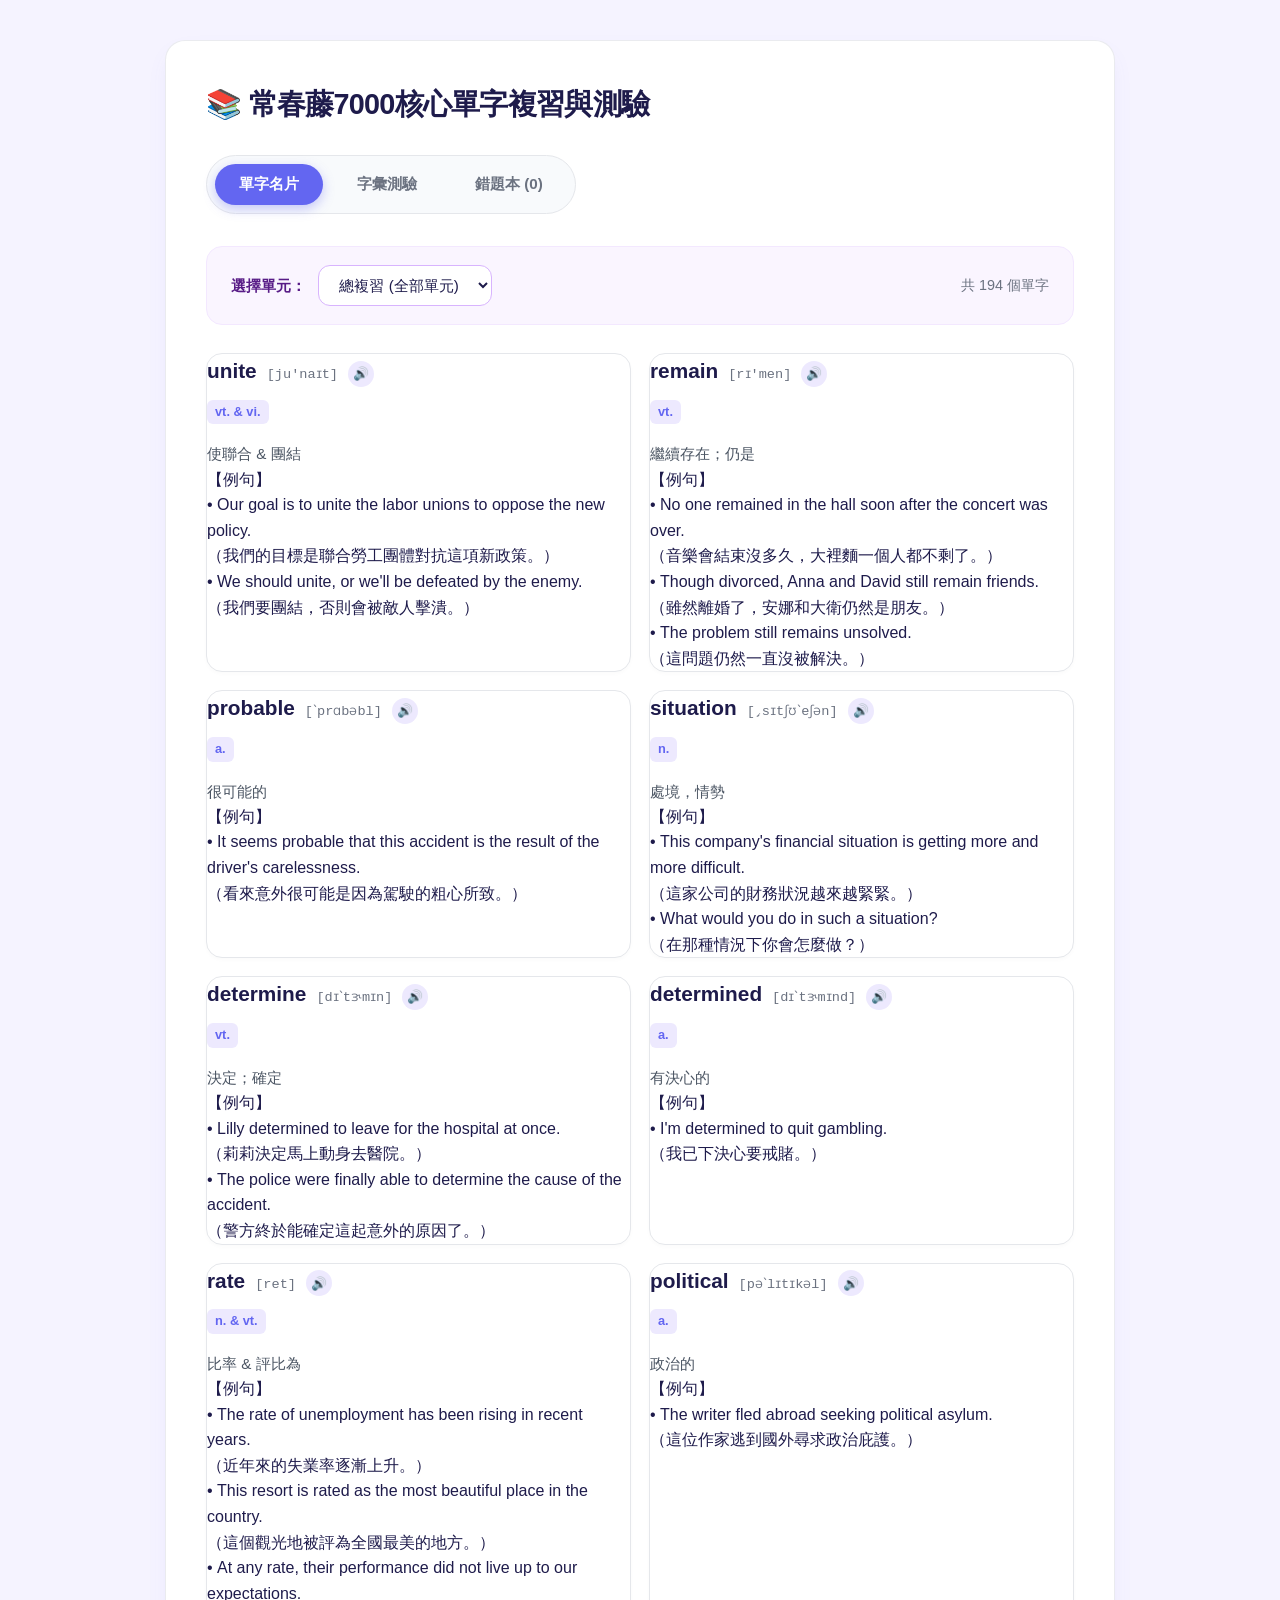
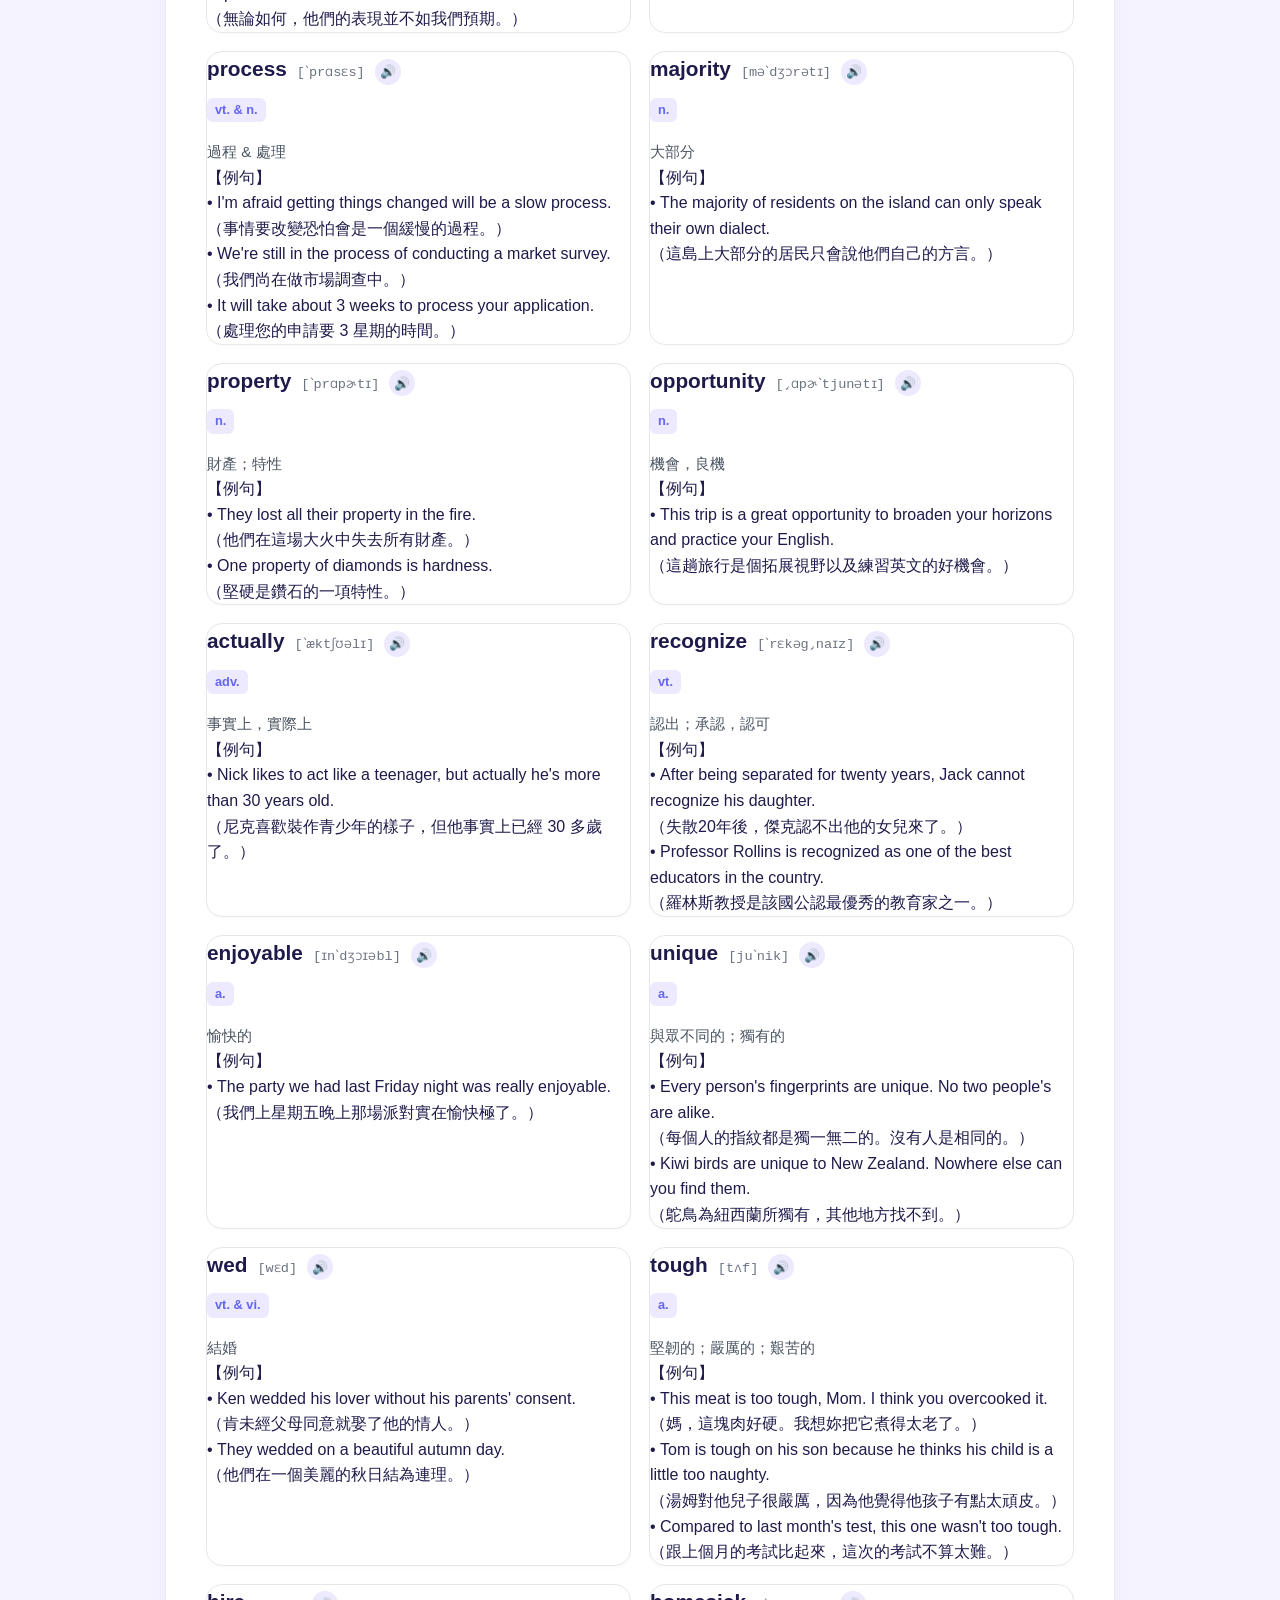
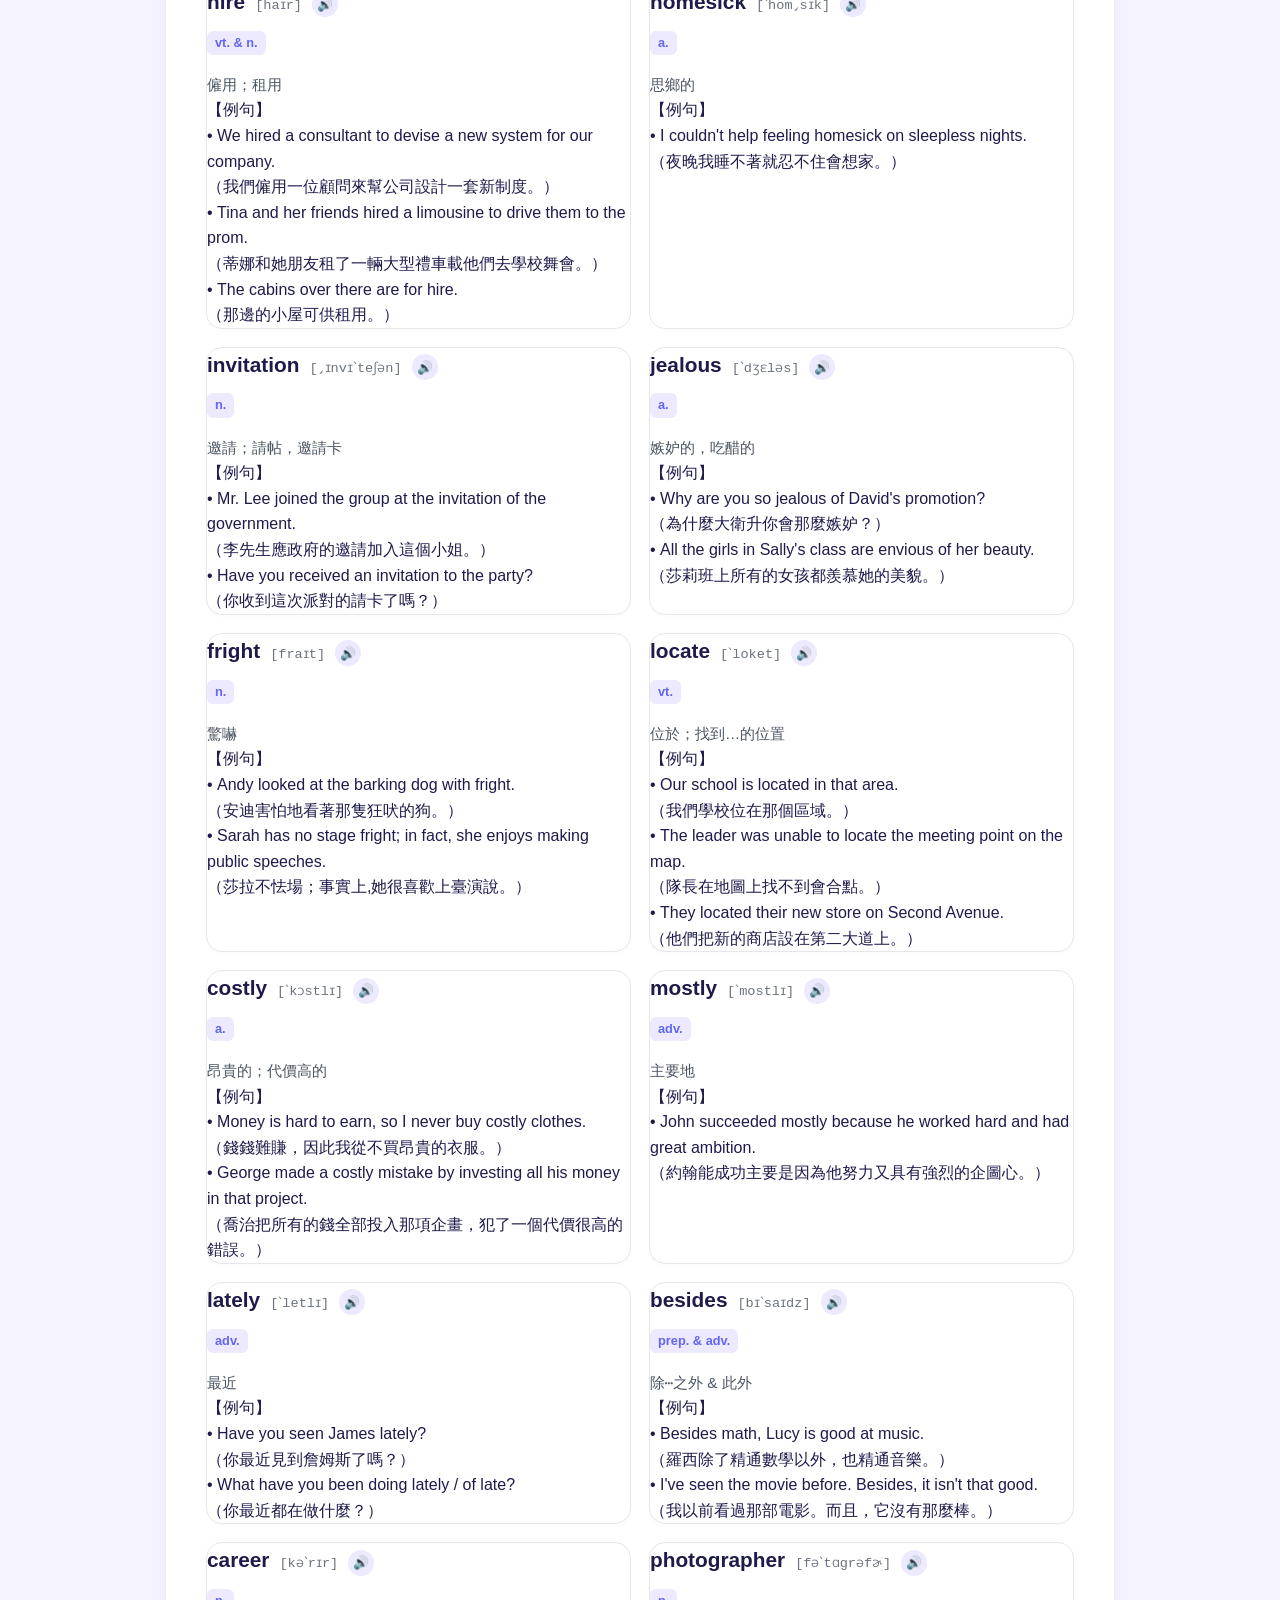
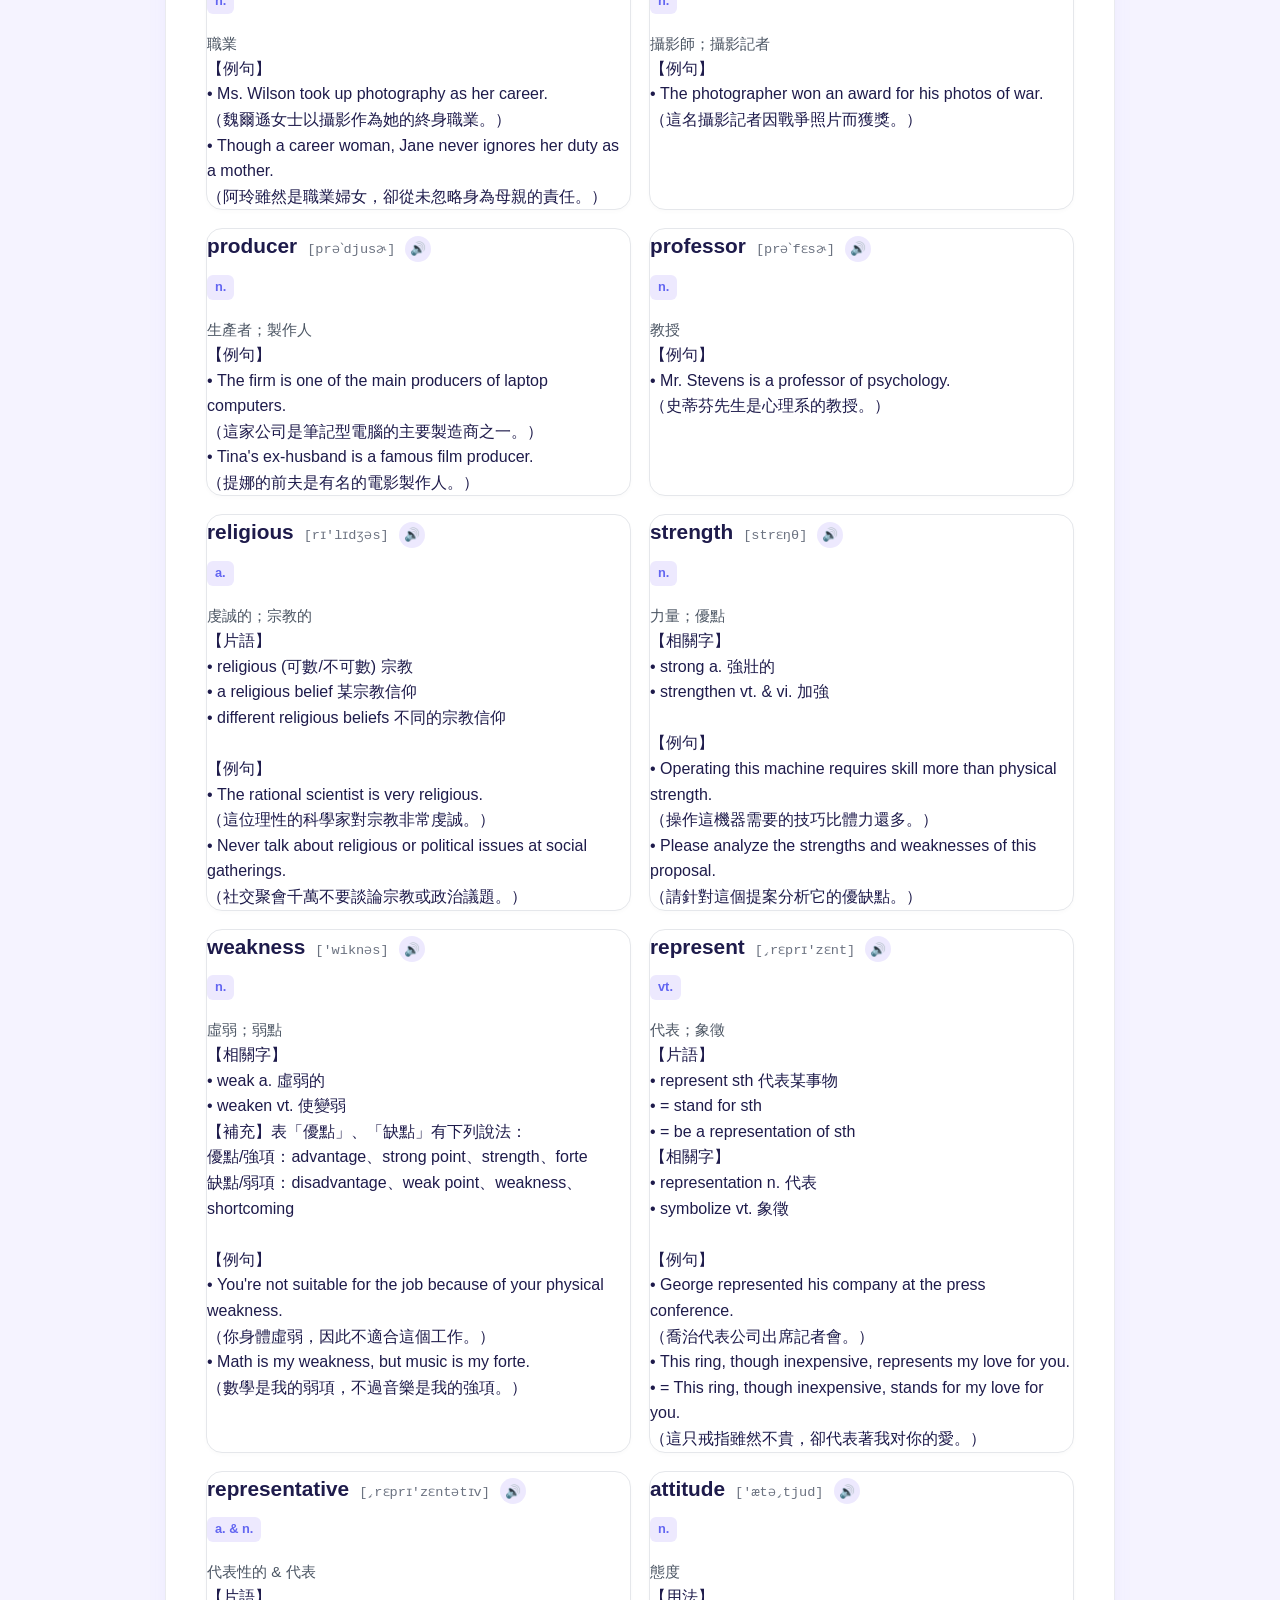
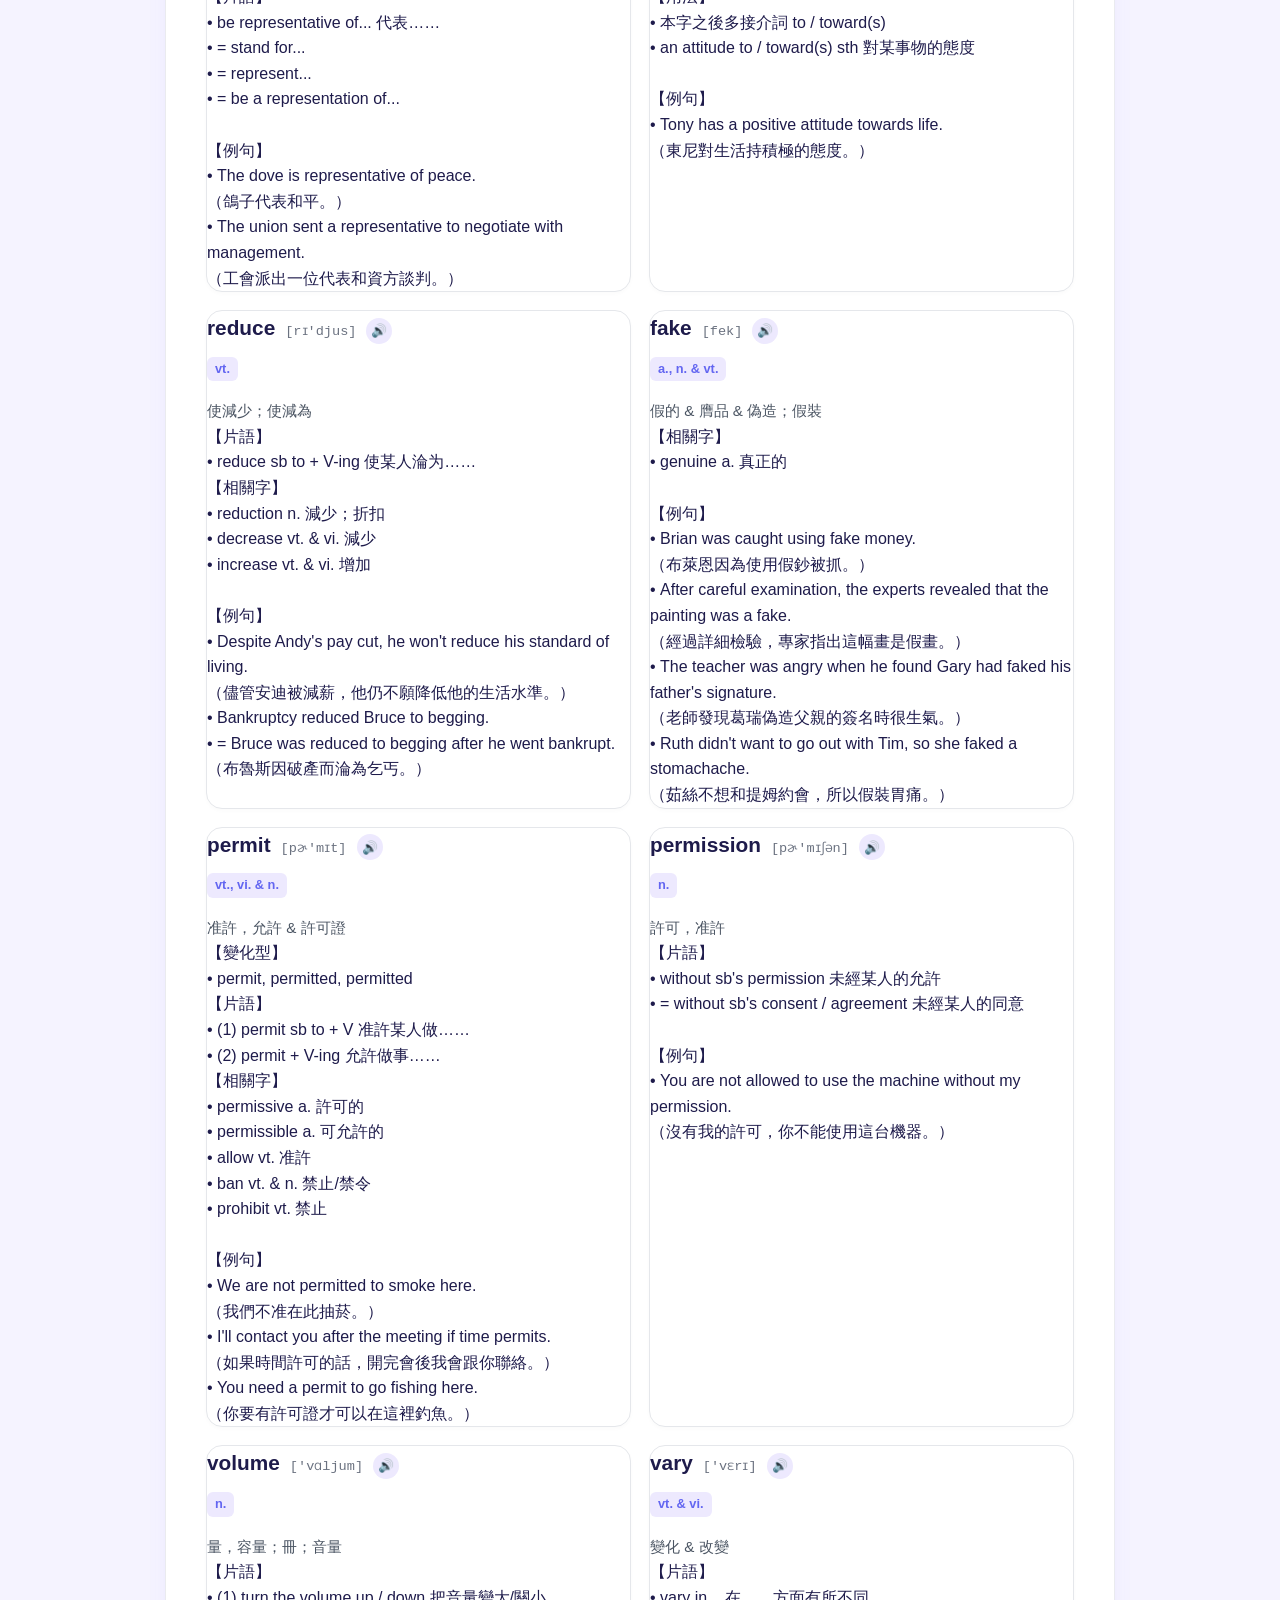
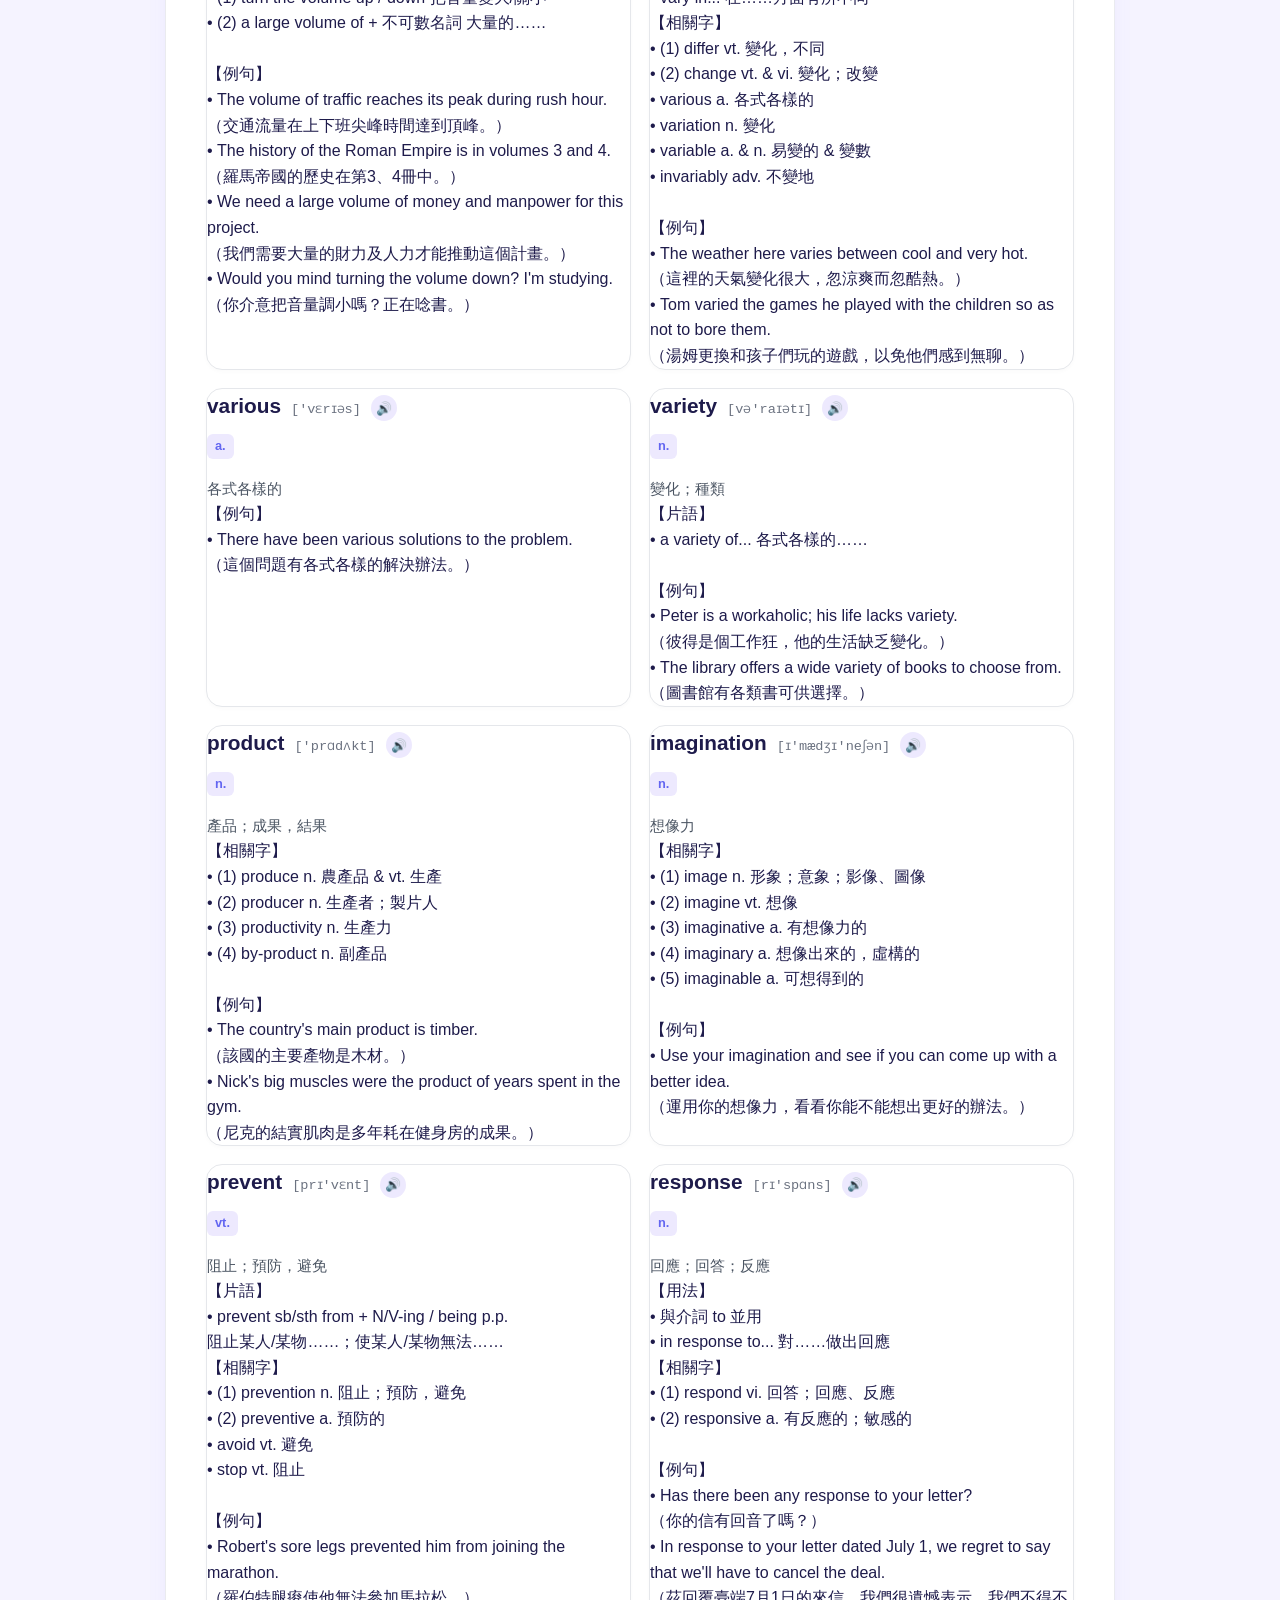
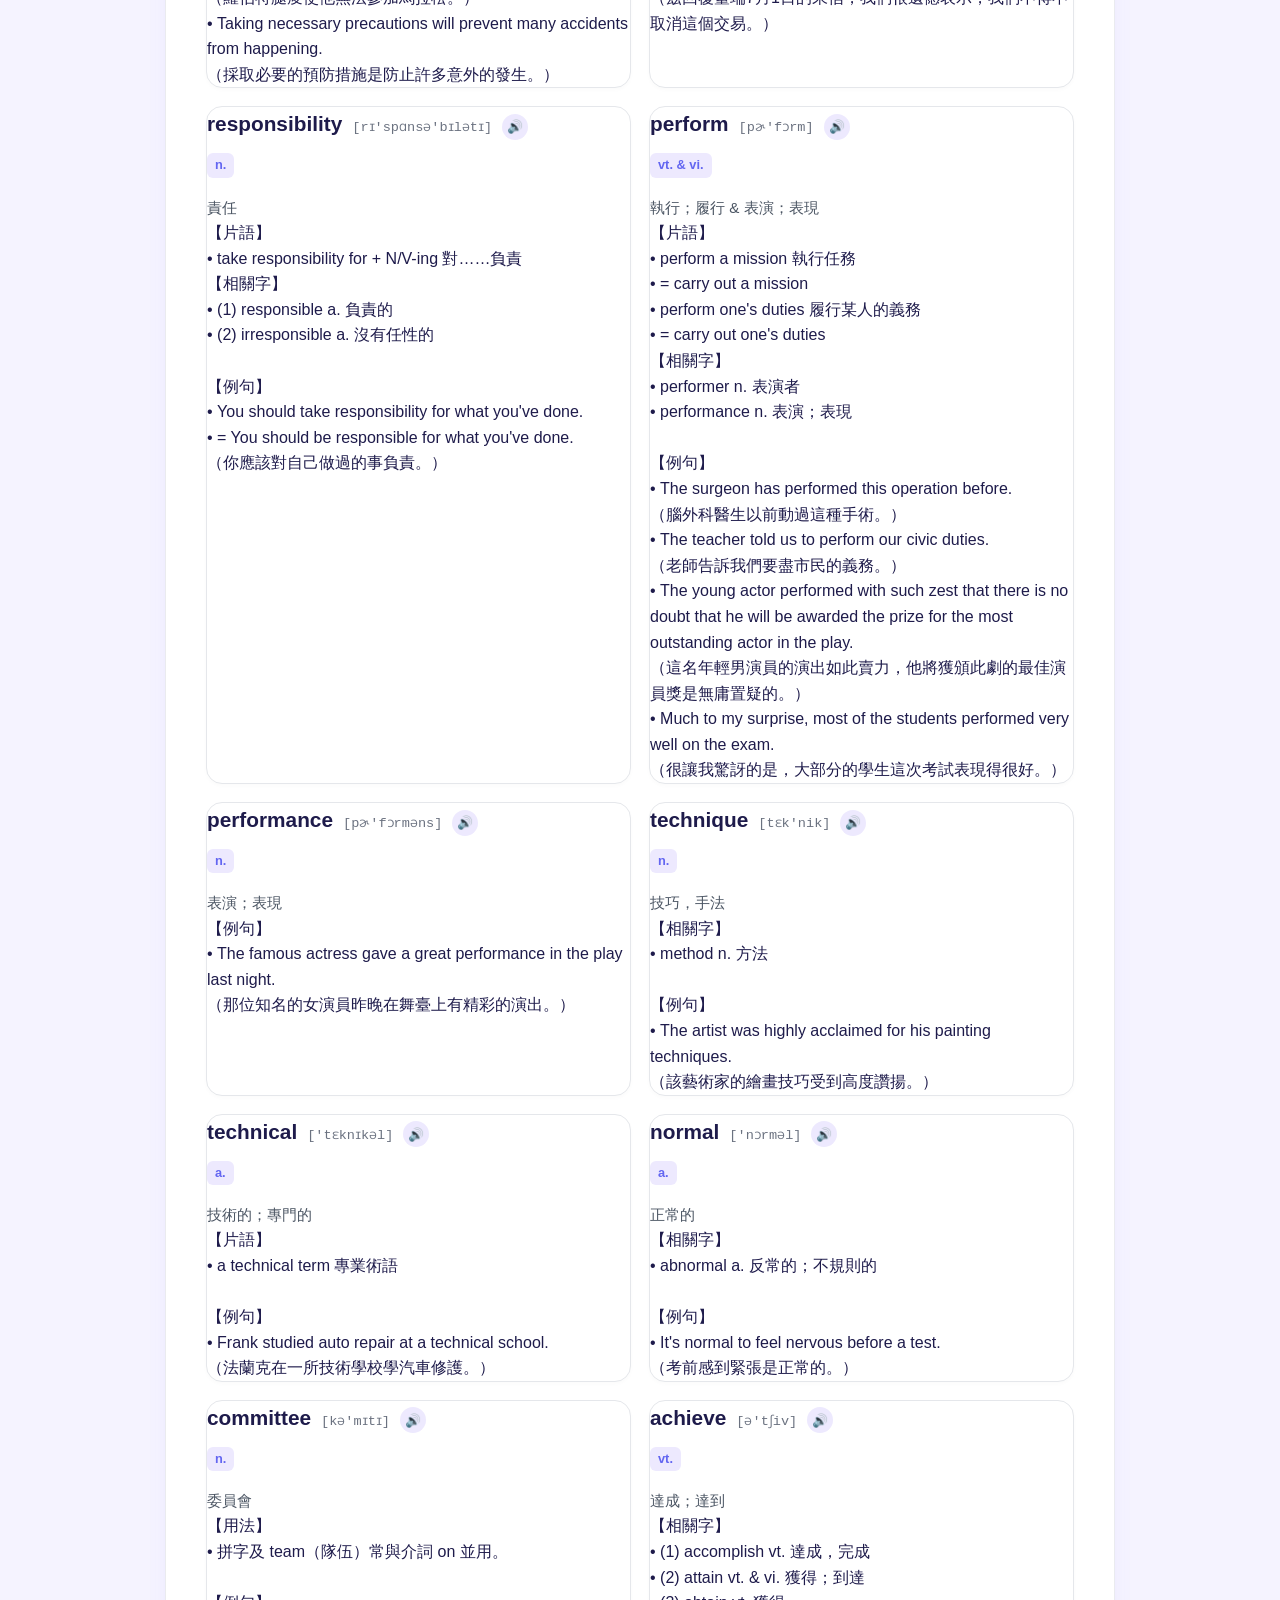
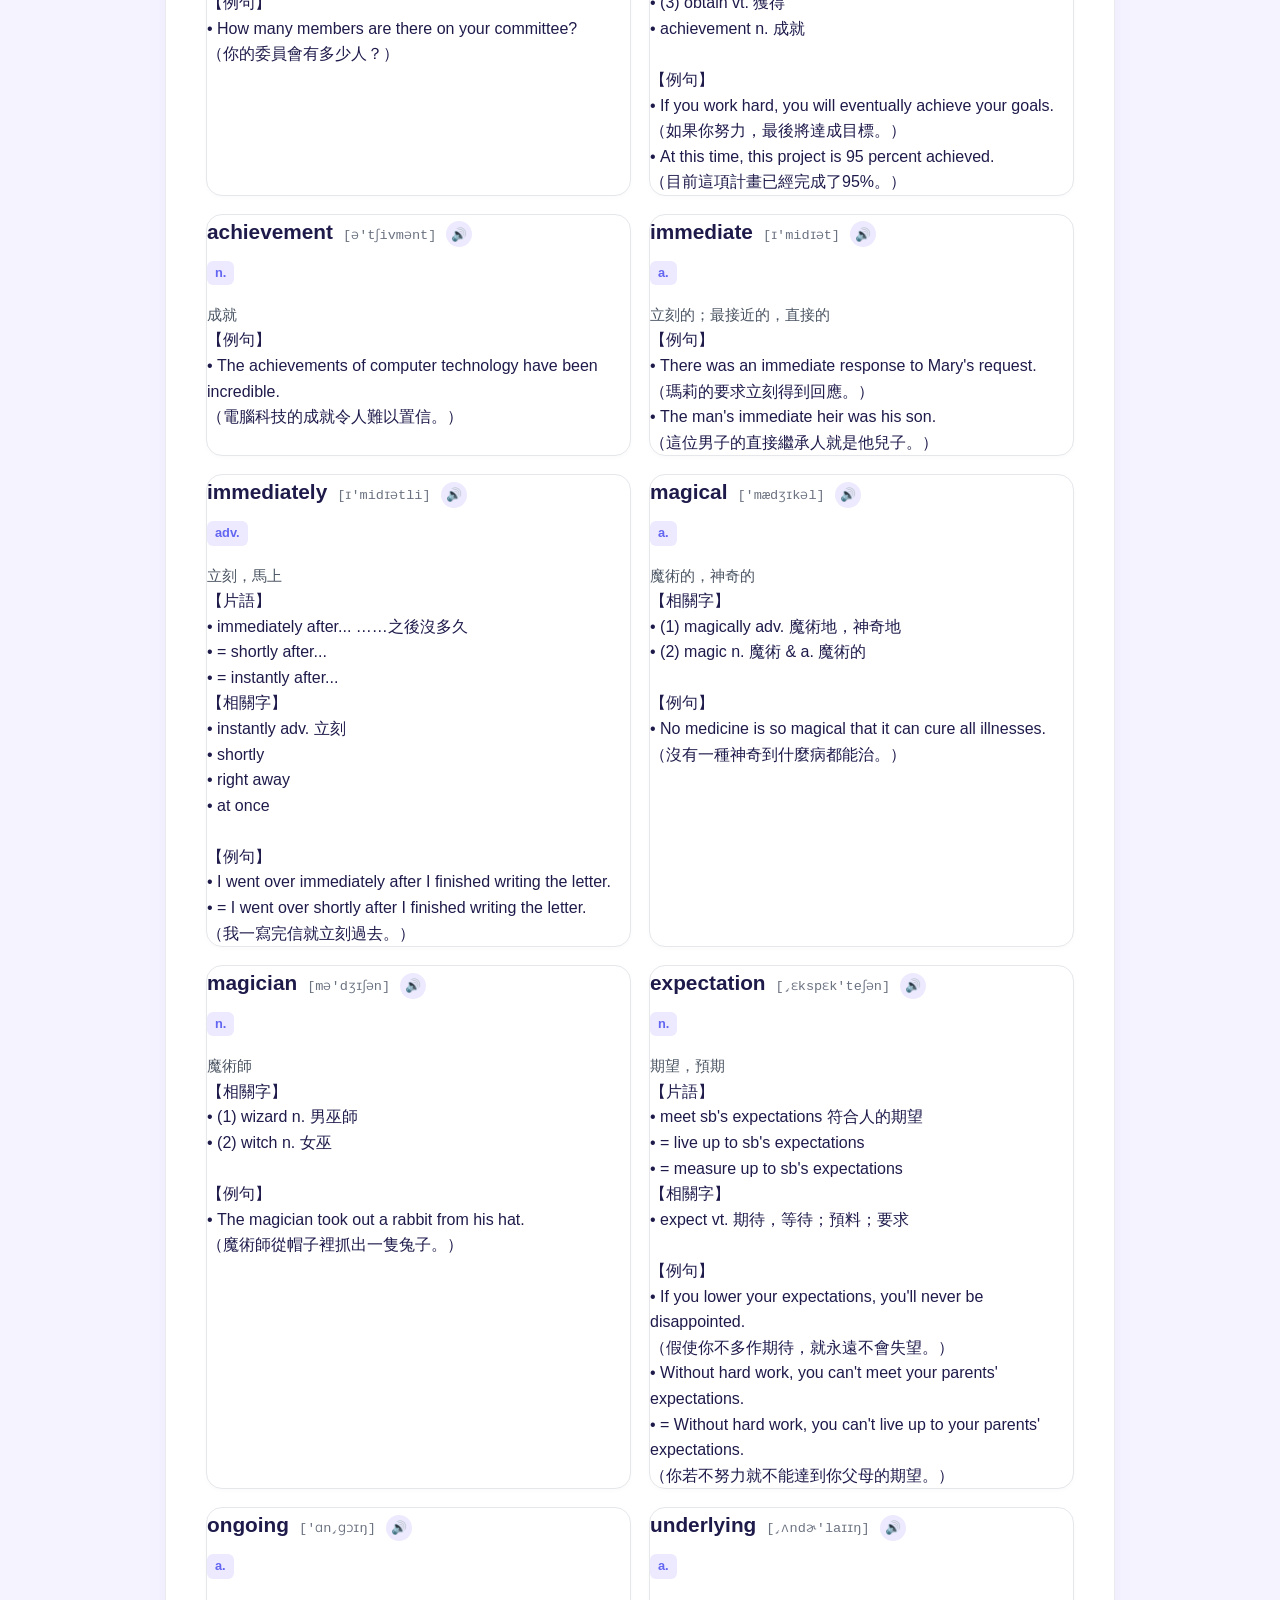
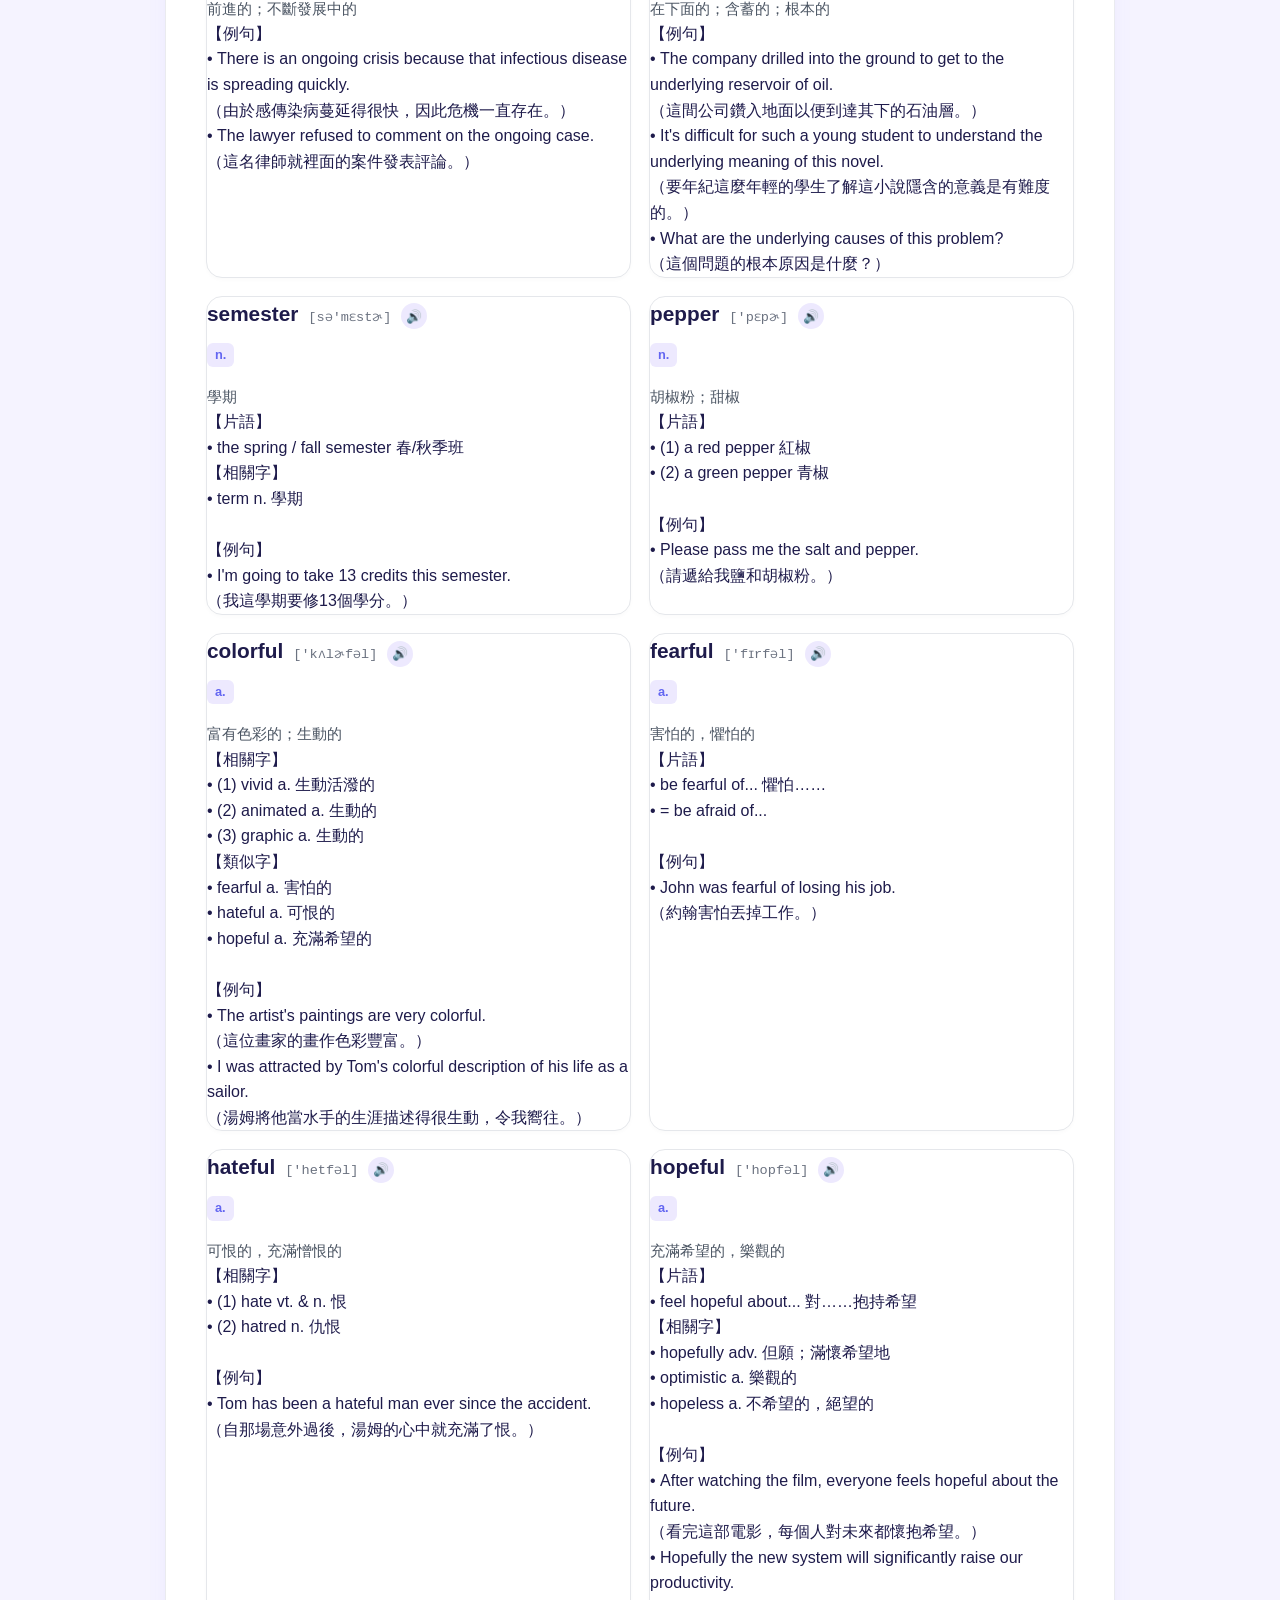
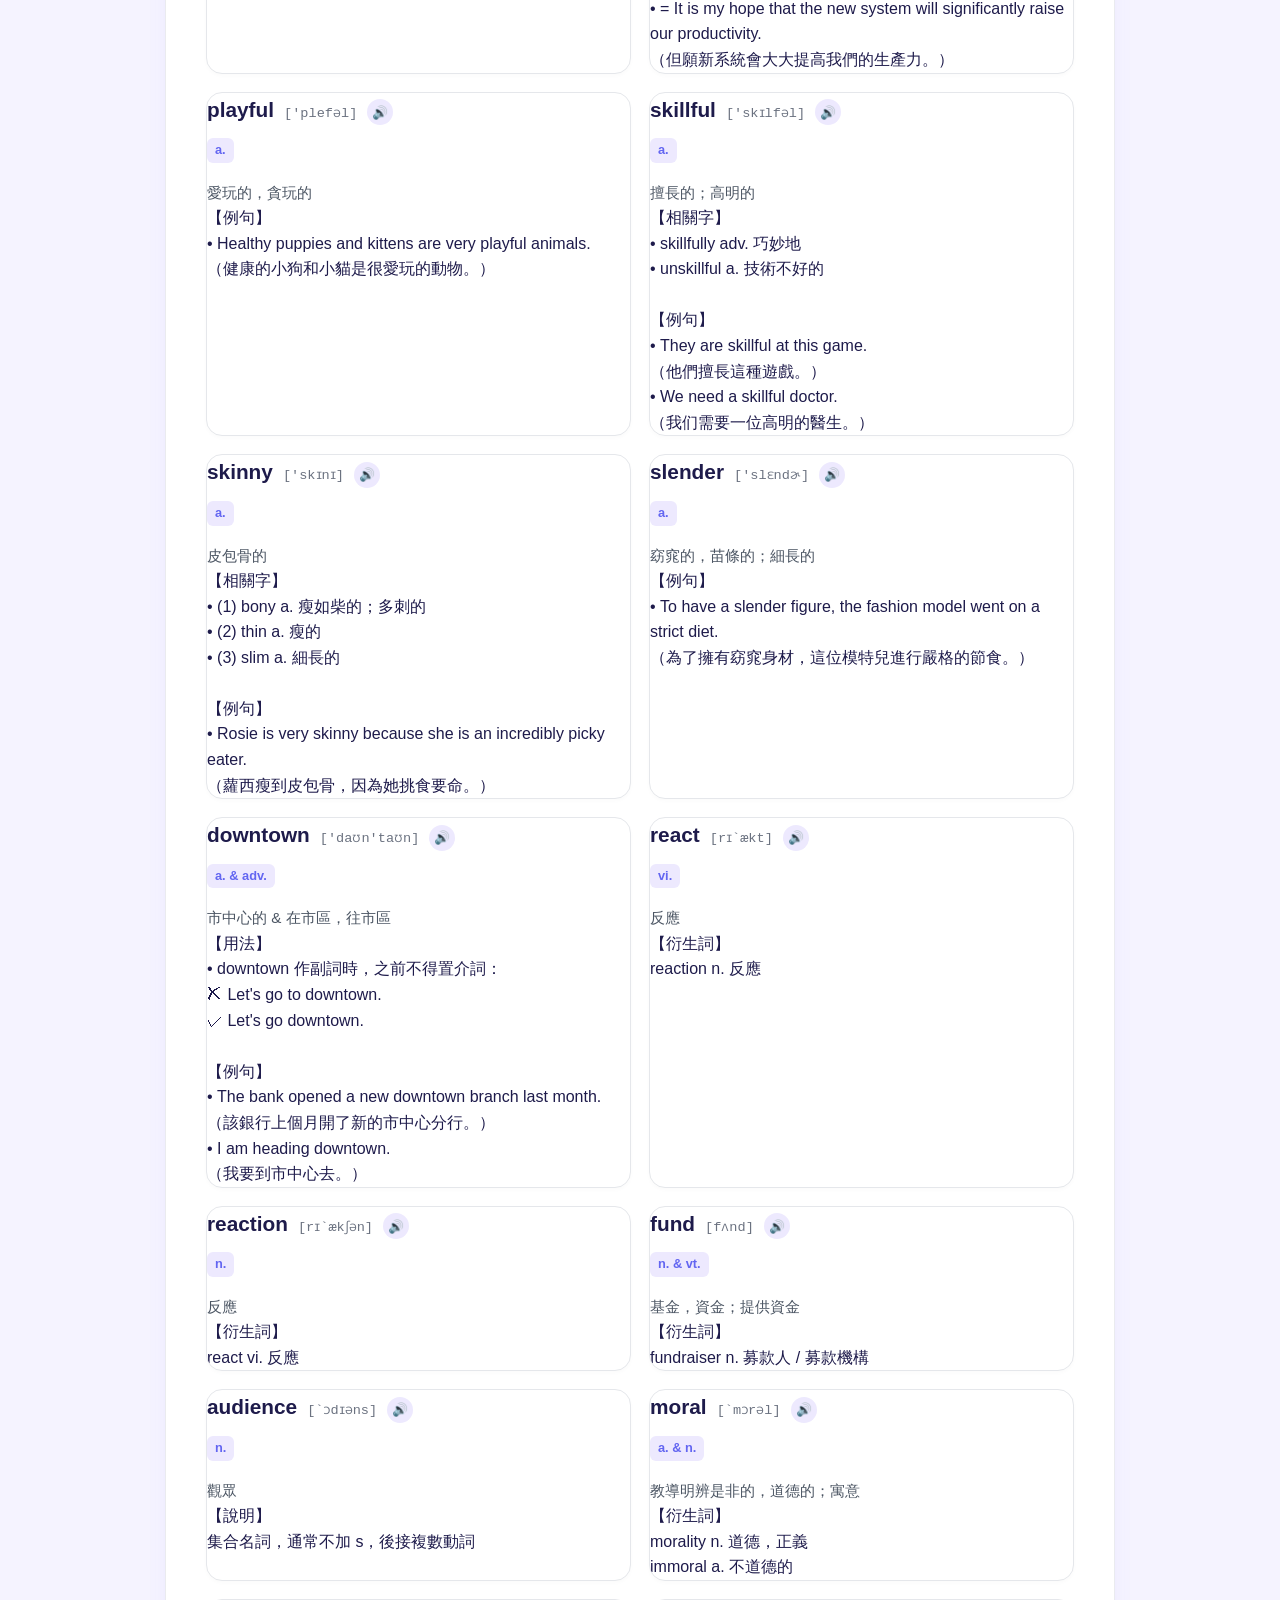
==== index.html @ aaceb828 "Add files 1-5" ====
<!DOCTYPE html>
<html lang="zh-TW">
<head>
    <meta charset="UTF-8">
    <meta name="viewport" content="width=device-width, initial-scale=1.0">
    <title>常春藤核心單字複習與測驗</title>
    <!-- 引入獨立的 CSS 樣式檔 -->
    <link rel="stylesheet" href="style.css">
</head>
<body>

<div class="container">
    <h1>📚 常春藤7000核心單字複習與測驗</h1>

    <!-- 導覽頁籤 -->
    <div class="nav-tabs">
        <button class="nav-btn active" onclick="switchTab('cards')">單字名片</button>
        <button class="nav-btn" onclick="switchTab('quiz')">字彙測驗</button>
        <button class="nav-btn" onclick="switchTab('mistakes')">錯題本 (<span id="mistakeCount">0</span>)</button>
    </div>

    <!-- 1. 單字名片區 -->
    <div id="cards-section" class="section active">
        <div class="controls">
            <div>
                <label>選擇單元：</label>
                <select id="cardUnitSelect" onchange="renderCards()">
                    <option value="all">總複習 (全部單元)</option>
                    <option value="1">第一單元</option>
                    <option value="2">第二單元</option>
                    <option value="3">第三單元</option>
                    <option value="4">第四單元</option>
                    <option value="5">第五單元</option>
                </select>
            </div>
            <span id="cardCountInfo" style="font-size: 0.9rem; color: #6b7280;"></span>
        </div>
        <div class="card-grid" id="cardGrid"></div>
    </div>

    <!-- 2. 測驗區 -->
    <div id="quiz-section" class="section">
        <div class="controls">
            <div>
                <label>測驗範圍：</label>
                <select id="quizUnitSelect">
                    <option value="all">總複習 (全部單元)</option>
                    <option value="1">第一單元</option>
                    <option value="2">第二單元</option>
                    <option value="3">第三單元</option>
                    <option value="4">第四單元</option>
                    <option value="5">第五單元</option>
                </select>
            </div>
            <div>
                <label>題型：</label>
                <select id="quizTypeSelect">
                    <option value="en2ch">英選中</option>
                    <option value="ch2en">中選英</option>
                    <option value="spell">拼字填空</option>
                </select>
            </div>
            <div>
                <label>題數模式：</label>
                <select id="quizCountSelect">
                    <option value="10">10 題</option>
                    <option value="all">全部隨機</option>
                </select>
            </div>
            <button class="btn-primary" onclick="startQuiz()">開始測驗</button>
        </div>

        <div id="quizContainer" style="display: none;">
            <div style="display: flex; justify-content: space-between; margin-bottom: 15px; font-weight: 600; color: #4b5563;">
                <span id="quizProgress">第 1 題 / 共 10 題</span>
                <span id="quizScore">得分：0</span>
            </div>
            <div class="quiz-box">
                <div class="quiz-question" id="quizQuestionText">Question</div>
                
                <!-- 選擇題選項 -->
                <div id="choiceContainer" class="options-grid"></div>

                <!-- 拼字題輸入框 -->
                <div id="spellContainer" style="display: none;">
                    <input type="text" id="spellInput" class="spell-input" placeholder="請輸入英文單字..." autocomplete="off">
                    <button class="btn-primary" onclick="submitSpellAnswer()">送出答案</button>
                </div>

                <div class="feedback" id="quizFeedback"></div>
            </div>
            <div style="text-align: right; margin-top: 20px;">
                <button id="nextBtn" class="btn-primary" style="display: none;" onclick="nextQuestion()">下一題</button>
            </div>
        </div>

        <div id="quizStartPrompt" style="text-align: center; padding: 40px; color: #6b7280;">
            請設定上方範圍、題型與題數，並點擊「開始測驗」！
        </div>
    </div>

    <!-- 3. 錯題本區 -->
    <div id="mistakes-section" class="section">
        <div class="controls">
            <span>紀錄您在測驗中答錯的單字與時間</span>
            <button onclick="clearMistakes()" style="background: #fee2e2; color: #991b1b; border: 1px solid #f87171; border-radius: 6px; cursor: pointer; padding: 6px 12px;">清空錯題本</button>
        </div>
        <div id="mistakeTableContainer"></div>
    </div>
</div>

<!-- 優先引入獨立的單字資料庫檔案 -->
<script src="7000.js"></script>

<!-- 主系統邏輯 -->
<script>

// 發音功能的 JavaScript 程式碼
function speakWord(wordText) {
    if ('speechSynthesis' in window) {
        // 停止先前正在唸的語音
        window.speechSynthesis.cancel();
        
        const utterance = new SpeechSynthesisUtterance(wordText);
        utterance.lang = 'en-US'; // 設定美式英文發音
        utterance.rate = 0.9;     // 語速稍微放慢一點，適合學習
        window.speechSynthesis.speak(utterance);
    } else {
        alert('您的瀏覽器不支援語音朗讀功能');
    }
}


// 全域狀態
let mistakes = JSON.parse(localStorage.getItem('vocab_mistakes') || '[]');

// 頁籤切換
function switchTab(tabId) {
    document.querySelectorAll('.section').forEach(el => el.classList.remove('active'));
    document.querySelectorAll('.nav-btn').forEach(el => el.classList.remove('active'));
    
    if (tabId === 'cards') {
        document.getElementById('cards-section').classList.add('active');
        event.target.classList.add('active');
        renderCards();
    } else if (tabId === 'quiz') {
        document.getElementById('quiz-section').classList.add('active');
        event.target.classList.add('active');
    } else if (tabId === 'mistakes') {
        document.getElementById('mistakes-section').classList.add('active');
        event.target.classList.add('active');
        renderMistakes();
    }
}

// 取得全部單字總集合
function getAllWords() {
    return [
        ...unit1WordsData,
        ...unit2WordsData,
        ...unit3WordsData,
        ...unit4WordsData,
        ...unit5WordsData
    ];
}

// 取得目前選取的單字清單
function getSelectedWords(unitVal) {
    if (unitVal === '1') return unit1WordsData;
    if (unitVal === '2') return unit2WordsData;
    if (unitVal === '3') return unit3WordsData;
    if (unitVal === '4') return unit4WordsData;
    if (unitVal === '5') return unit5WordsData;
    return getAllWords(); // 總複習
}

// 1. 渲染名片（精準排版：單字與詞性靠左，音標旁緊跟發音按鈕）
function renderCards() {
    const unitVal = document.getElementById('cardUnitSelect').value;
    const words = getSelectedWords(unitVal);
    const grid = document.getElementById('cardGrid');
    document.getElementById('cardCountInfo').innerText = `共 ${words.length} 個單字`;
    
    grid.innerHTML = words.map(w => `
        <div class="vocab-card">
            <!-- 第一行：單字與詞性靠左並排 -->
            <div class="word-row">
                <span class="word">${w.vocab}</span>
                
                 <span class="kk">${w.kk || ''}</span>
                <button class="speak-btn-inline" onclick="speakWord('${w.vocab}')" title="發音">🔊</button>
            </div>
            
            <!-- 第二行：音標旁邊緊跟著小喇叭 -->
            <div class="kk-row">
             <span class="pos">${w.pos}</span>  
                
            </div>

            <div class="def">${w.definition}</div>
            ${w.extension ? `<div class="ext">${w.extension}</div>` : ''}
        </div>
    `).join('');
}



// 音效系統 (Web Audio API)
function playSound(type) {
    try {
        const audioCtx = new (window.AudioContext || window.webkitAudioContext)();
        const osc = audioCtx.createOscillator();
        const gain = audioCtx.createGain();
        osc.connect(gain);
        gain.connect(audioCtx.destination);

        const now = audioCtx.currentTime;
        if (type === 'correct') {
            osc.frequency.setValueAtTime(587.33, now); // D5
            osc.frequency.setValueAtTime(880, now + 0.1); // A5
            gain.gain.setValueAtTime(0.1, now);
            gain.gain.exponentialRampToValueAtTime(0.001, now + 0.3);
            osc.start(now);
            osc.stop(now + 0.3);
        } else {
            osc.type = 'sawtooth';
            osc.frequency.setValueAtTime(150, now);
            osc.frequency.setValueAtTime(100, now + 0.15);
            gain.gain.setValueAtTime(0.15, now);
            gain.gain.exponentialRampToValueAtTime(0.001, now + 0.4);
            osc.start(now);
            osc.stop(now + 0.4);
        }
    } catch (e) {
        console.log("Audio not supported or blocked");
    }
}

// 2. 測驗邏輯
let quizList = [];
let currentIdx = 0;
let score = 0;
let currentQuestionData = null;

function startQuiz() {
    const unitVal = document.getElementById('quizUnitSelect').value;
    const typeVal = document.getElementById('quizTypeSelect').value;
    const countVal = document.getElementById('quizCountSelect').value;
    
    let pool = getSelectedWords(unitVal);
    if (pool.length < 4 && typeVal !== 'spell') {
        alert("單字數量不足 4 個，無法產生選擇題選項！");
        return;
    }

    // 隨機打散全部單字
    let shuffledPool = [...pool].sort(() => 0.5 - Math.random());

    // 依照選擇的題數模式決定測驗清單
    if (countVal === '10') {
        quizList = shuffledPool.slice(0, Math.min(10, shuffledPool.length));
    } else {
        quizList = shuffledPool; // 全部隨機
    }

    currentIdx = 0;
    score = 0;

    document.getElementById('quizStartPrompt').style.display = 'none';
    document.getElementById('quizContainer').style.display = 'block';
    loadQuestion();
}

function loadQuestion() {
    if (currentIdx >= quizList.length) {
        document.getElementById('quizContainer').innerHTML = `
            <div style="text-align: center; padding: 40px;">
                <h2>🎉 測驗結束！</h2>
                <p style="font-size: 1.5rem; margin: 20px 0;">您的最終得分：<strong>${score} / ${quizList.length}</strong></p>
                <button class="btn-primary" onclick="location.reload()">重新開始</button>
            </div>
        `;
        return;
    }

    currentQuestionData = quizList[currentIdx];
    document.getElementById('quizProgress').innerText = `第 ${currentIdx + 1} 題 / 共 ${quizList.length} 題`;
    document.getElementById('quizScore').innerText = `得分：${score}`;
    document.getElementById('quizFeedback').innerText = '';
    document.getElementById('nextBtn').style.display = 'none';

    const typeVal = document.getElementById('quizTypeSelect').value;
    const choiceContainer = document.getElementById('choiceContainer');
    const spellContainer = document.getElementById('spellContainer');

    if (typeVal === 'en2ch') {
        choiceContainer.style.display = 'grid';
        spellContainer.style.display = 'none';
        document.getElementById('quizQuestionText').innerText = `請問 "${currentQuestionData.vocab}" 的意思為何？`;
        
        let options = [currentQuestionData.definition];
        let otherPool = getAllWords().filter(w => w.vocab !== currentQuestionData.vocab);
        while (options.length < 4 && otherPool.length > 0) {
            let randWord = otherPool.splice(Math.floor(Math.random() * otherPool.length), 1)[0];
            if (!options.includes(randWord.definition)) options.push(randWord.definition);
        }
        options.sort(() => 0.5 - Math.random());

        choiceContainer.innerHTML = options.map(opt => `
            <button class="option-btn" onclick="checkChoiceAnswer('${opt.replace(/'/g, "\\'")}')">${opt}</button>
        `).join('');

    } else if (typeVal === 'ch2en') {
        choiceContainer.style.display = 'grid';
        spellContainer.style.display = 'none';
        document.getElementById('quizQuestionText').innerText = `下列何者代表 "${currentQuestionData.definition}"？`;
        
        let options = [currentQuestionData.vocab];
        let otherPool = getAllWords().filter(w => w.vocab !== currentQuestionData.vocab);
        while (options.length < 4 && otherPool.length > 0) {
            let randWord = otherPool.splice(Math.floor(Math.random() * otherPool.length), 1)[0];
            if (!options.includes(randWord.vocab)) options.push(randWord.vocab);
        }
        options.sort(() => 0.5 - Math.random());

        choiceContainer.innerHTML = options.map(opt => `
            <button class="option-btn" onclick="checkChoiceAnswer('${opt}')">${opt}</button>
        `).join('');

    } else if (typeVal === 'spell') {
        choiceContainer.style.display = 'none';
        spellContainer.style.display = 'block';
        document.getElementById('quizQuestionText').innerText = `請拼出符合以下定義的單字：\n【${currentQuestionData.definition}】`;
        document.getElementById('spellInput').value = '';
        document.getElementById('spellInput').focus();
    }
}

function checkChoiceAnswer(selected) {
    const isCorrect = (selected === currentQuestionData.definition || selected === currentQuestionData.vocab);
    handleAnswerResult(isCorrect);
}

function submitSpellAnswer() {
    const userVal = document.getElementById('spellInput').value.trim().toLowerCase();
    const isCorrect = (userVal === currentQuestionData.vocab.toLowerCase());
    handleAnswerResult(isCorrect);
}

function handleAnswerResult(isCorrect) {
    const fb = document.getElementById('quizFeedback');
    document.querySelectorAll('.option-btn').forEach(btn => btn.disabled = true);

    if (isCorrect) {
        score++;
        fb.innerText = '答對了！太棒了！';
        fb.className = 'feedback correct';
        playSound('correct');
    } else {
        fb.innerText = `答錯了！正確答案是：${currentQuestionData.vocab} (${currentQuestionData.definition})`;
        fb.className = 'feedback incorrect';
        playSound('incorrect');
        addMistake(currentQuestionData);
    }

    document.getElementById('quizScore').innerText = `得分：${score}`;
    document.getElementById('nextBtn').style.display = 'inline-block';
}

function nextQuestion() {
    currentIdx++;
    loadQuestion();
}

// 3. 錯題本管理
function addMistake(wordObj) {
    const now = new Date();
    const timestamp = `${now.getFullYear()}-${String(now.getMonth()+1).padStart(2,'0')}-${String(now.getDate()).padStart(2,'0')} ${String(now.getHours()).padStart(2,'0')}:${String(now.getMinutes()).padStart(2,'0')}:${String(now.getSeconds()).padStart(2,'0')}`;
    
    mistakes = mistakes.filter(m => m.vocab !== wordObj.vocab);
    mistakes.unshift({ ...wordObj, timestamp });
    
    localStorage.setItem('vocab_mistakes', JSON.stringify(mistakes));
    updateMistakeCount();
}

function updateMistakeCount() {
    document.getElementById('mistakeCount').innerText = mistakes.length;
}

function renderMistakes() {
    const container = document.getElementById('mistakeTableContainer');
    updateMistakeCount();

    if (mistakes.length === 0) {
        container.innerHTML = `<div class="empty-msg">太棒了！目前沒有錯題紀錄。</div>`;
        return;
    }

    container.innerHTML = `
        <table>
            <thead>
                <tr>
                    <th>單字</th>
                    <th>KK / 詞性</th>
                    <th>中文定義</th>
                    <th>錯題時間</th>
                </tr>
            </thead>
            <tbody>
                ${mistakes.map(m => `
                    <tr>
                        <td><strong>${m.vocab}</strong></td>
                        <td>${m.kk}<br><span style="font-size:0.75rem; color:#6b7280">${m.pos}</span></td>
                        <td>${m.definition}</td>
                        <td class="timestamp">${m.timestamp}</td>
                    </tr>
                `).join('')}
            </tbody>
        </table>
    `;
}

function clearMistakes() {
    if (confirm("確定要清空所有錯題紀錄嗎？")) {
        mistakes = [];
        localStorage.removeItem('vocab_mistakes');
        renderMistakes();
    }
}

// 初始化
updateMistakeCount();
renderCards();
</script>

</body>
</html>
---- style.css ----
/* 全域變數與粉紫質感色彩定義 */
:root {
    --primary: #6366f1;         /* 質感主色：柔和亮紫 */
    --primary-hover: #4f46e5;   /* 按鈕hover色 */
    --primary-light: #ede9fe;   /* 淺紫背景裝飾 */
    --bg-color: #f5f3ff;        /* 頁面背景：極淡粉薰衣草白 */
    --card-bg: #ffffff;         /* 卡片背景：純白 */
    --text-main: #1e1b4b;       /* 主要文字：深紫灰（柔和不刺眼） */
    --text-muted: #6b7280;      /* 次要文字：灰色 */
    --border-color: #e5e7eb;    /* 邊框色 */
    --success: #10b981;         /* 成功綠 */
    --danger: #ef4444;          /* 錯誤紅 */
    --radius: 20px;             /* 大圓角，更溫潤 */
    --shadow: 0 10px 25px -5px rgb(99 102 241 / 0.08), 0 8px 10px -6px rgb(99 102 241 / 0.08); /* 柔和紫色暈影 */
}

/* 基礎設定與字體最佳化 */
* {
    box-sizing: border-box;
    margin: 0;
    padding: 0;
}

body {
    font-family: -apple-system, BlinkMacSystemFont, "Segoe UI", Roboto, "Helvetica Neue", Arial, "Microsoft JhengHei", "微軟正黑體", sans-serif;
    background-color: var(--bg-color);
    color: var(--text-main);
    line-height: 1.6;
    padding: 40px 20px;
    min-height: 100vh;
}

/* 主容器 */
.container {
    max-width: 950px;
    margin: 0 auto;
    background: var(--card-bg);
    padding: 40px;
    border-radius: var(--radius);
    box-shadow: var(--shadow);
    border: 1px solid rgba(229, 231, 235, 0.8);
}

/* 標題優化 */
h1 {
    margin-bottom: 28px;
    color: var(--text-main);
    font-size: 1.8rem;
    font-weight: 700;
    display: flex;
    align-items: center;
    gap: 12px;
    letter-spacing: -0.025em;
}

/* 頁籤導覽列 (膠囊風格) */
.nav-tabs {
    display: flex;
    gap: 10px;
    margin-bottom: 32px;
    background: #f8fafc;
    padding: 8px;
    border-radius: 50px;
    border: 1px solid var(--border-color);
    width: fit-content;
}

.nav-btn {
    background: transparent;
    border: none;
    padding: 10px 24px;
    font-size: 0.95rem;
    font-weight: 600;
    color: var(--text-muted);
    cursor: pointer;
    border-radius: 50px;
    transition: all 0.25s ease;
}

.nav-btn:hover {
    color: var(--primary);
    background-color: var(--primary-light);
}

.nav-btn.active {
    background: var(--primary);
    color: white;
    box-shadow: 0 4px 12px rgb(99 102 241 / 0.35);
}

/* 區塊顯示切換 */
.section {
    display: none;
}

.section.active {
    display: block;
}

/* 控制列 (下拉選單與按鈕區) */
.controls {
    display: flex;
    justify-content: space-between;
    align-items: center;
    background: #faf5ff;
    padding: 18px 24px;
    border-radius: 16px;
    margin-bottom: 28px;
    border: 1px solid #f3e8ff;
    flex-wrap: wrap;
    gap: 15px;
}

.controls label {
    font-weight: 600;
    font-size: 0.95rem;
    color: #581c87;
    margin-right: 8px;
}

select {
    padding: 10px 16px;
    border-radius: 12px;
    border: 1px solid #d8b4fe;
    background: white;
    font-size: 0.95rem;
    color: var(--text-main);
    font-family: inherit;
    outline: none;
    cursor: pointer;
    transition: all 0.2s;
}

select:focus {
    border-color: var(--primary);
    box-shadow: 0 0 0 3px rgb(99 102 241 / 0.15);
}

/* 按鈕樣式 (膠囊圓角) */
.btn-primary {
    background: var(--primary);
    color: white;
    border: none;
    padding: 12px 24px;
    border-radius: 50px;
    font-size: 0.95rem;
    font-weight: 600;
    cursor: pointer;
    transition: all 0.2s;
    box-shadow: 0 4px 12px rgb(99 102 241 / 0.25);
}

.btn-primary:hover {
    background: var(--primary-hover);
    transform: translateY(-1px);
    box-shadow: 0 6px 15px rgb(99 102 241 / 0.35);
}

.btn-primary:active {
    transform: scale(0.98);
}

/* 單字卡片網格 */
.card-grid {
    display: grid;
    grid-template-columns: repeat(auto-fill, minmax(280px, 1fr));
    gap: 18px;
}

/* 單字卡片本體 */
.vocab-card {
    background: white;
    border: 1px solid var(--border-color);
    border-radius: 16px;
    overflow: hidden;
    box-shadow: 0 2px 4px rgb(0 0 0 / 0.02);
    transition: all 0.25s ease;
    display: flex;
    flex-direction: column;
}

.vocab-card:hover {
    transform: translateY(-3px);
    box-shadow: 0 12px 20px -5px rgb(99 102 241 / 0.1);
    border-color: #cbd5e1;
}


.vocab-card .word {
    font-size: 1.3rem;
    font-weight: 700;
    color: var(--text-main);
    margin-bottom: 4px;
}

.vocab-card .kk {
    font-size: 0.85rem;
    color: var(--text-muted);
    font-family: monospace;
    margin-bottom: 10px;
}

.vocab-card .pos {
    display: inline-block;
    background: var(--primary-light);
    color: var(--primary);
    font-size: 0.75rem;
    font-weight: 600;
    padding: 4px 10px;
    border-radius: 50px;
    margin-bottom: 10px;
}

.vocab-card .def {
    font-size: 0.95rem;
    color: #4b5563;
}


/* 卡片上方圖片區 */
.card-image-box {
    width: 100%;
    height: 130px;
    background: #f8fafc;
    overflow: hidden;
    border-bottom: 1px solid var(--border-color);
}

.card-image-box img {
    width: 100%;
    height: 100%;
    object-fit: cover;
}


/* 讓單字列左右對齊 */
.word-header {
    display: flex;
    justify-content: space-between;
    align-items: center;
    margin-bottom: 6px;
}

/* 左側群組：包含單字與詞性 */
.word-left {
    display: flex;
    align-items: baseline;
    gap: 12px; /* 單字與詞性之間的距離 */
}

/* 詞性標籤樣式微調 */
.vocab-card .pos {
    display: inline-block;
    background: var(--primary-light, #ede9fe);
    color: var(--primary, #6366f1);
    font-size: 0.85rem;
    font-weight: 600;
    padding: 2px 8px;
    border-radius: 6px;
}











/* 測驗區卡片 */
.quiz-box {
    background: #faf5ff;
    border: 1px solid #f3e8ff;
    border-radius: 16px;
    padding: 35px;
    margin-top: 15px;
}

.quiz-question {
    font-size: 1.3rem;
    font-weight: 700;
    margin-bottom: 24px;
    color: var(--text-main);
}

.options-grid {
    display: grid;
    grid-template-columns: 1fr 1fr;
    gap: 14px;
}

.option-btn {
    background: white;
    border: 1px solid #e9d5ff;
    padding: 16px 20px;
    border-radius: 14px;
    font-size: 1rem;
    text-align: left;
    cursor: pointer;
    font-family: inherit;
    color: var(--text-main);
    transition: all 0.2s;
    box-shadow: 0 2px 4px rgb(0 0 0 / 0.01);
}

.option-btn:hover:not(:disabled) {
    background: var(--primary-light);
    border-color: var(--primary);
    color: var(--primary-hover);
    transform: translateY(-1px);
}

.spell-input {
    width: 100%;
    padding: 14px 18px;
    font-size: 1.1rem;
    border: 1px solid #d8b4fe;
    border-radius: 14px;
    outline: none;
    margin-bottom: 15px;
    background: white;
}

.spell-input:focus {
    border-color: var(--primary);
    box-shadow: 0 0 0 3px rgb(99 102 241 / 0.15);
}

/* 回饋訊息 */
.feedback {
    margin-top: 20px;
    font-weight: 600;
    font-size: 1rem;
}

.feedback.correct {
    color: var(--success);
}

.feedback.incorrect {
    color: var(--danger);
}

/* 表格樣式 (錯題本) */
table {
    width: 100%;
    border-collapse: collapse;
    margin-top: 10px;
    background: white;
    border-radius: 16px;
    overflow: hidden;
    border: 1px solid var(--border-color);
}

th, td {
    padding: 16px 20px;
    text-align: left;
    border-bottom: 1px solid var(--border-color);
    font-size: 0.95rem;
}

th {
    background: #f8fafc;
    font-weight: 600;
    color: var(--text-muted);
}

tr:last-child td {
    border-bottom: none;
}

.empty-msg {
    text-align: center;
    padding: 40px;
    color: var(--text-muted);
    font-size: 1rem;
}


/* 圓形發音按鈕 */
.speak-btn {
    background: var(--primary-light);
    border: none;
    width: 36px;
    height: 36px;
    border-radius: 50%;
    cursor: pointer;
    display: flex;
    align-items: center;
    justify-content: center;
    font-size: 1rem;
    transition: all 0.2s;
}

.speak-btn:hover {
    background: var(--primary);
    transform: scale(1.1);
}







/* 第一行：單字與詞性靠左緊鄰 */
.word-row {
    display: flex;
    align-items: baseline;
    gap: 10px; /* 單字與詞性之間的間距 */
    margin-bottom: 4px;
}

/* 詞性標籤樣式 */
.vocab-card .pos {
    display: inline-block;
    background: var(--primary-light, #ede9fe);
    color: var(--primary, #6366f1);
    font-size: 0.8rem;
    font-weight: 600;
    padding: 2px 8px;
    border-radius: 6px;
}

/* 第二行：音標與發音按鈕並排 */
.kk-row {
    display: flex;
    align-items: center;
    gap: 8px;
    margin-bottom: 8px;
}

/* 內嵌小發音按鈕 */
.speak-btn-inline {
    background: var(--primary-light, #ede9fe);
    border: none;
    width: 26px;
    height: 26px;
    border-radius: 50%;
    cursor: pointer;
    display: inline-flex;
    align-items: center;
    justify-content: center;
    font-size: 0.8rem;
    transition: all 0.2s;
}

.speak-btn-inline:hover {
    background: var(--primary, #6366f1);
    transform: scale(1.1);
}
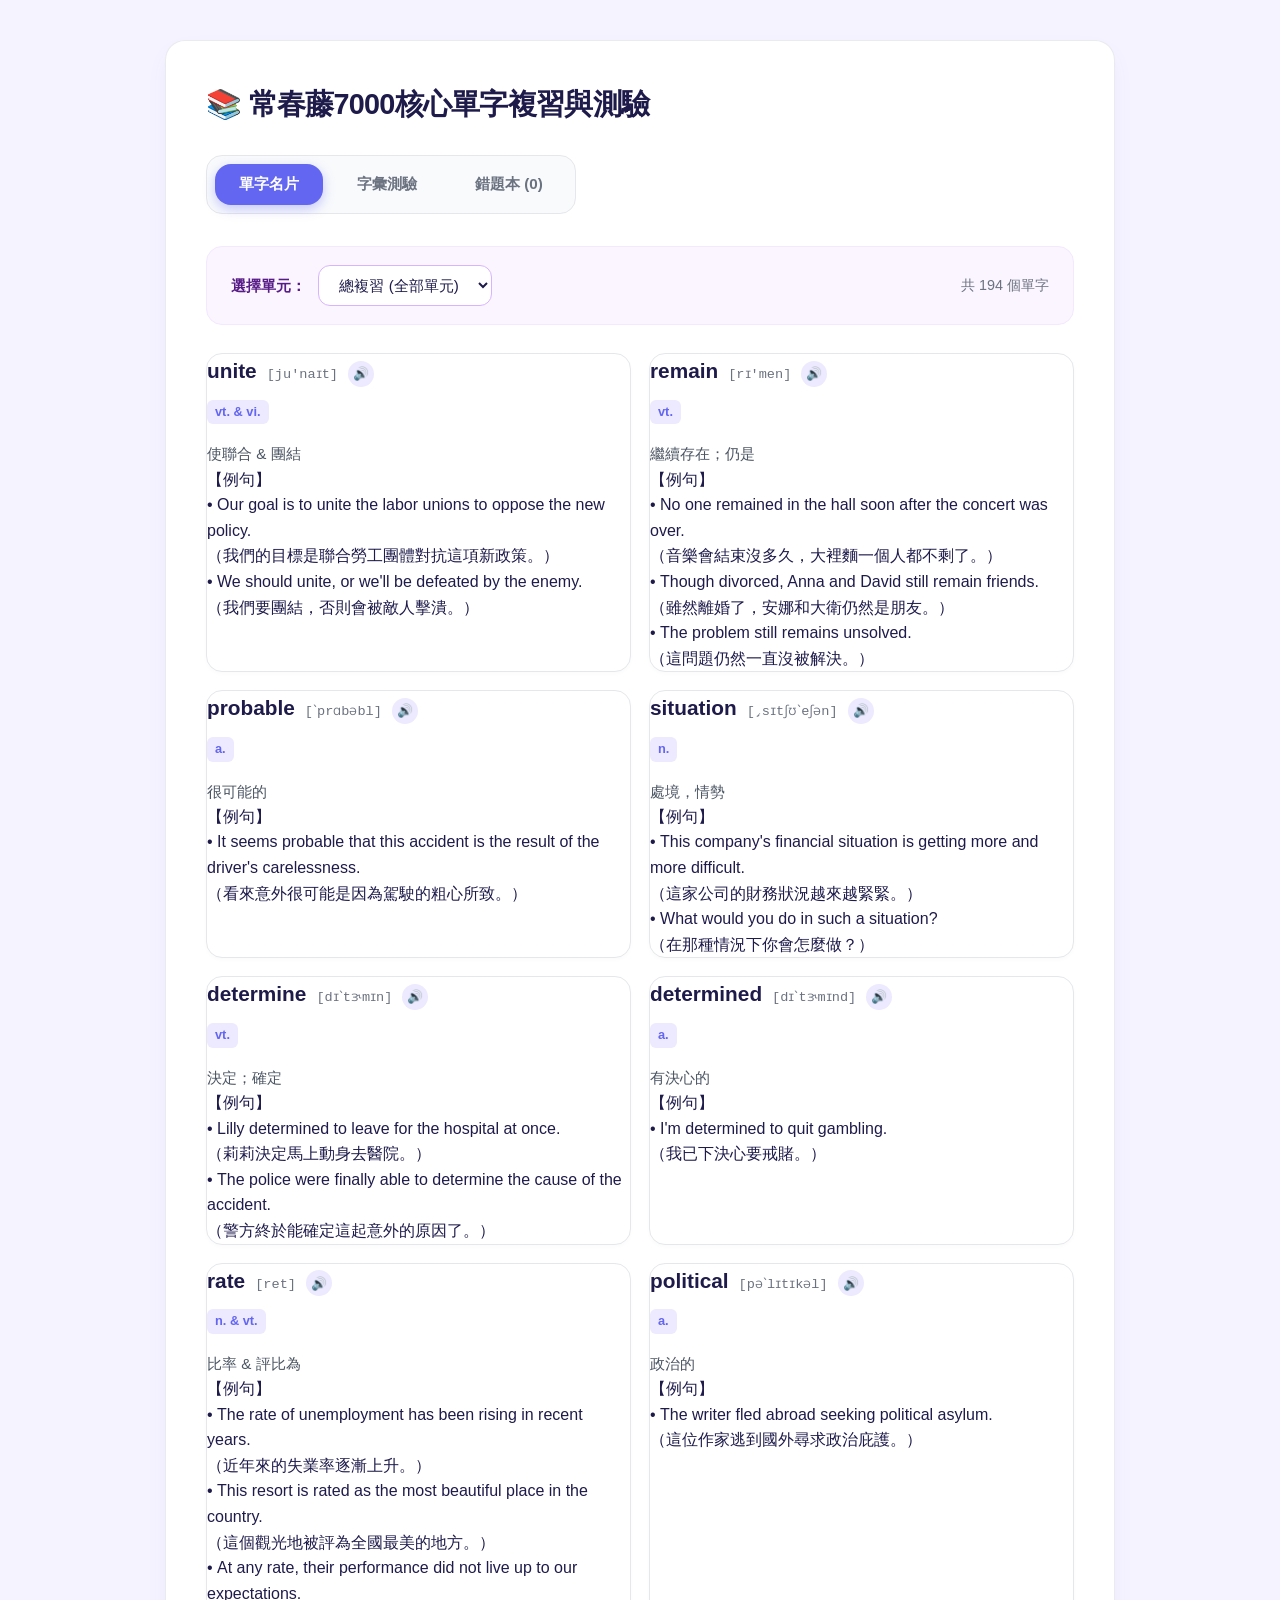
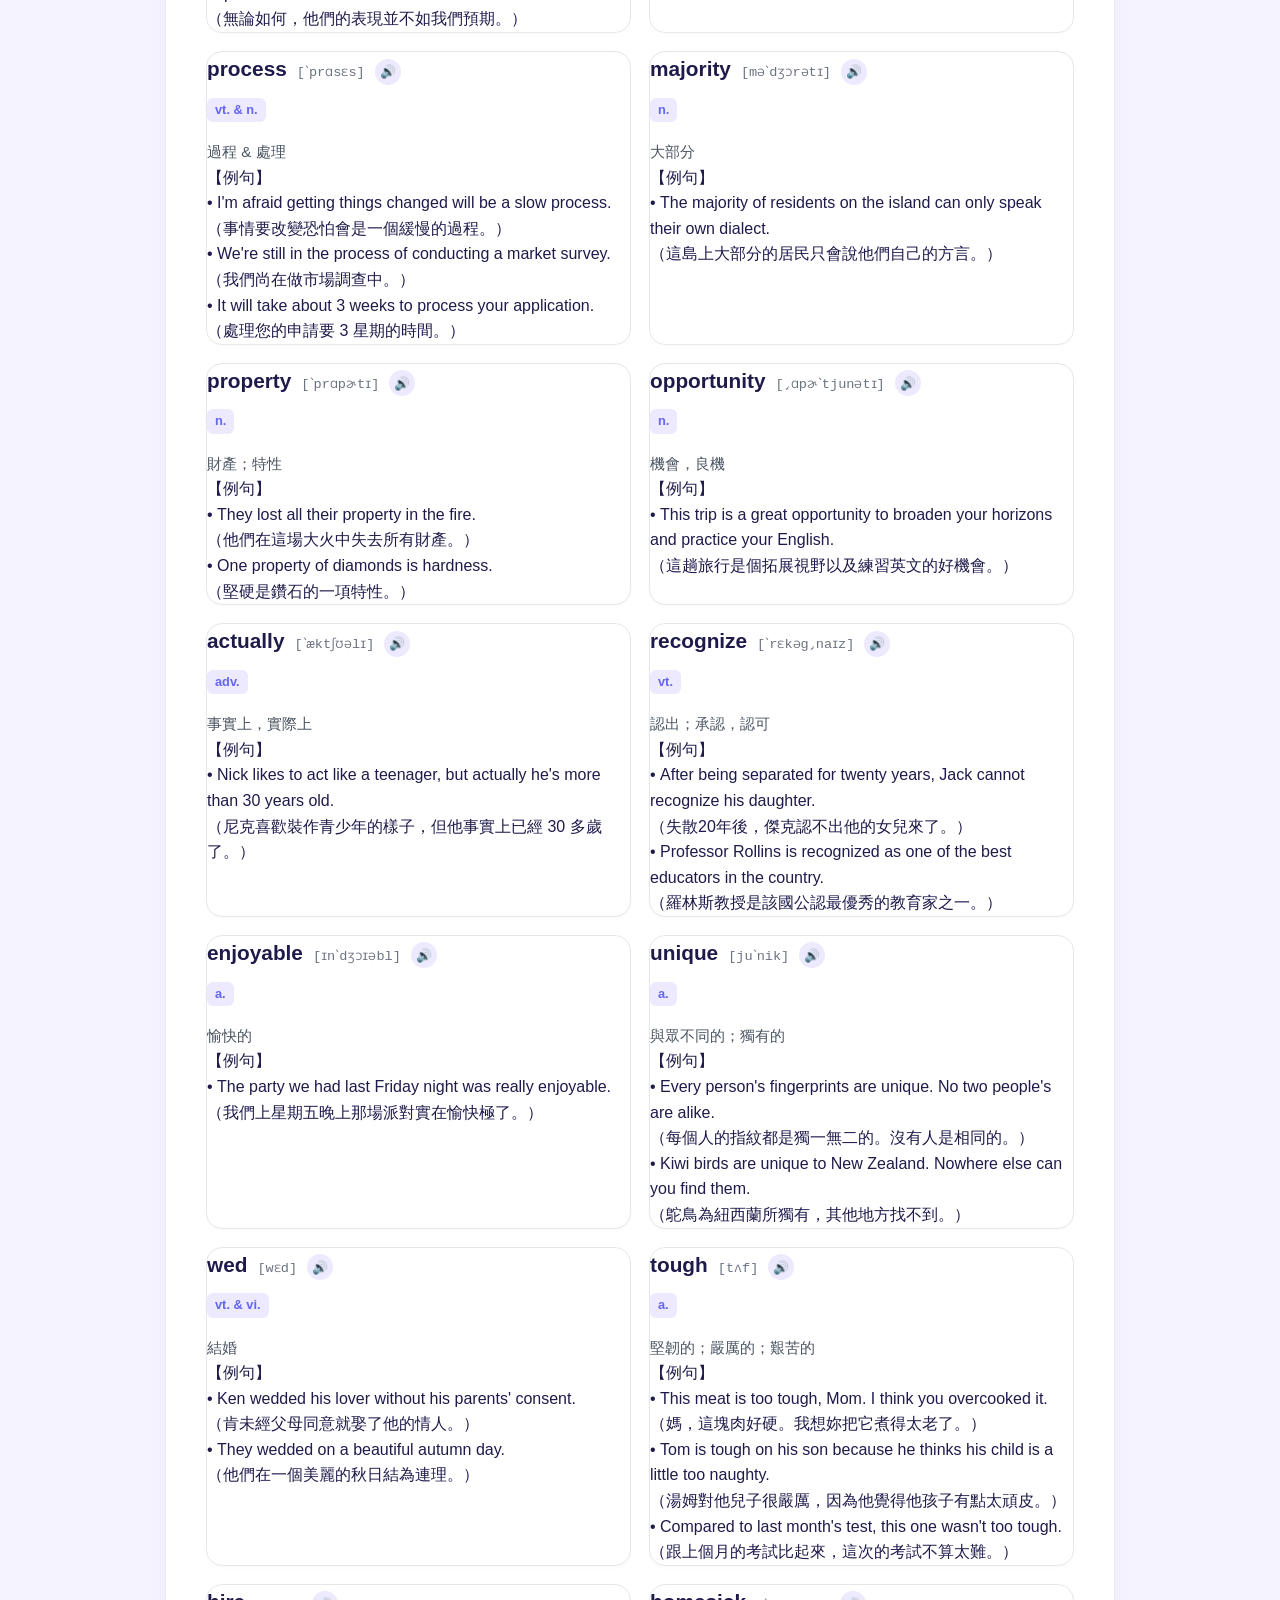
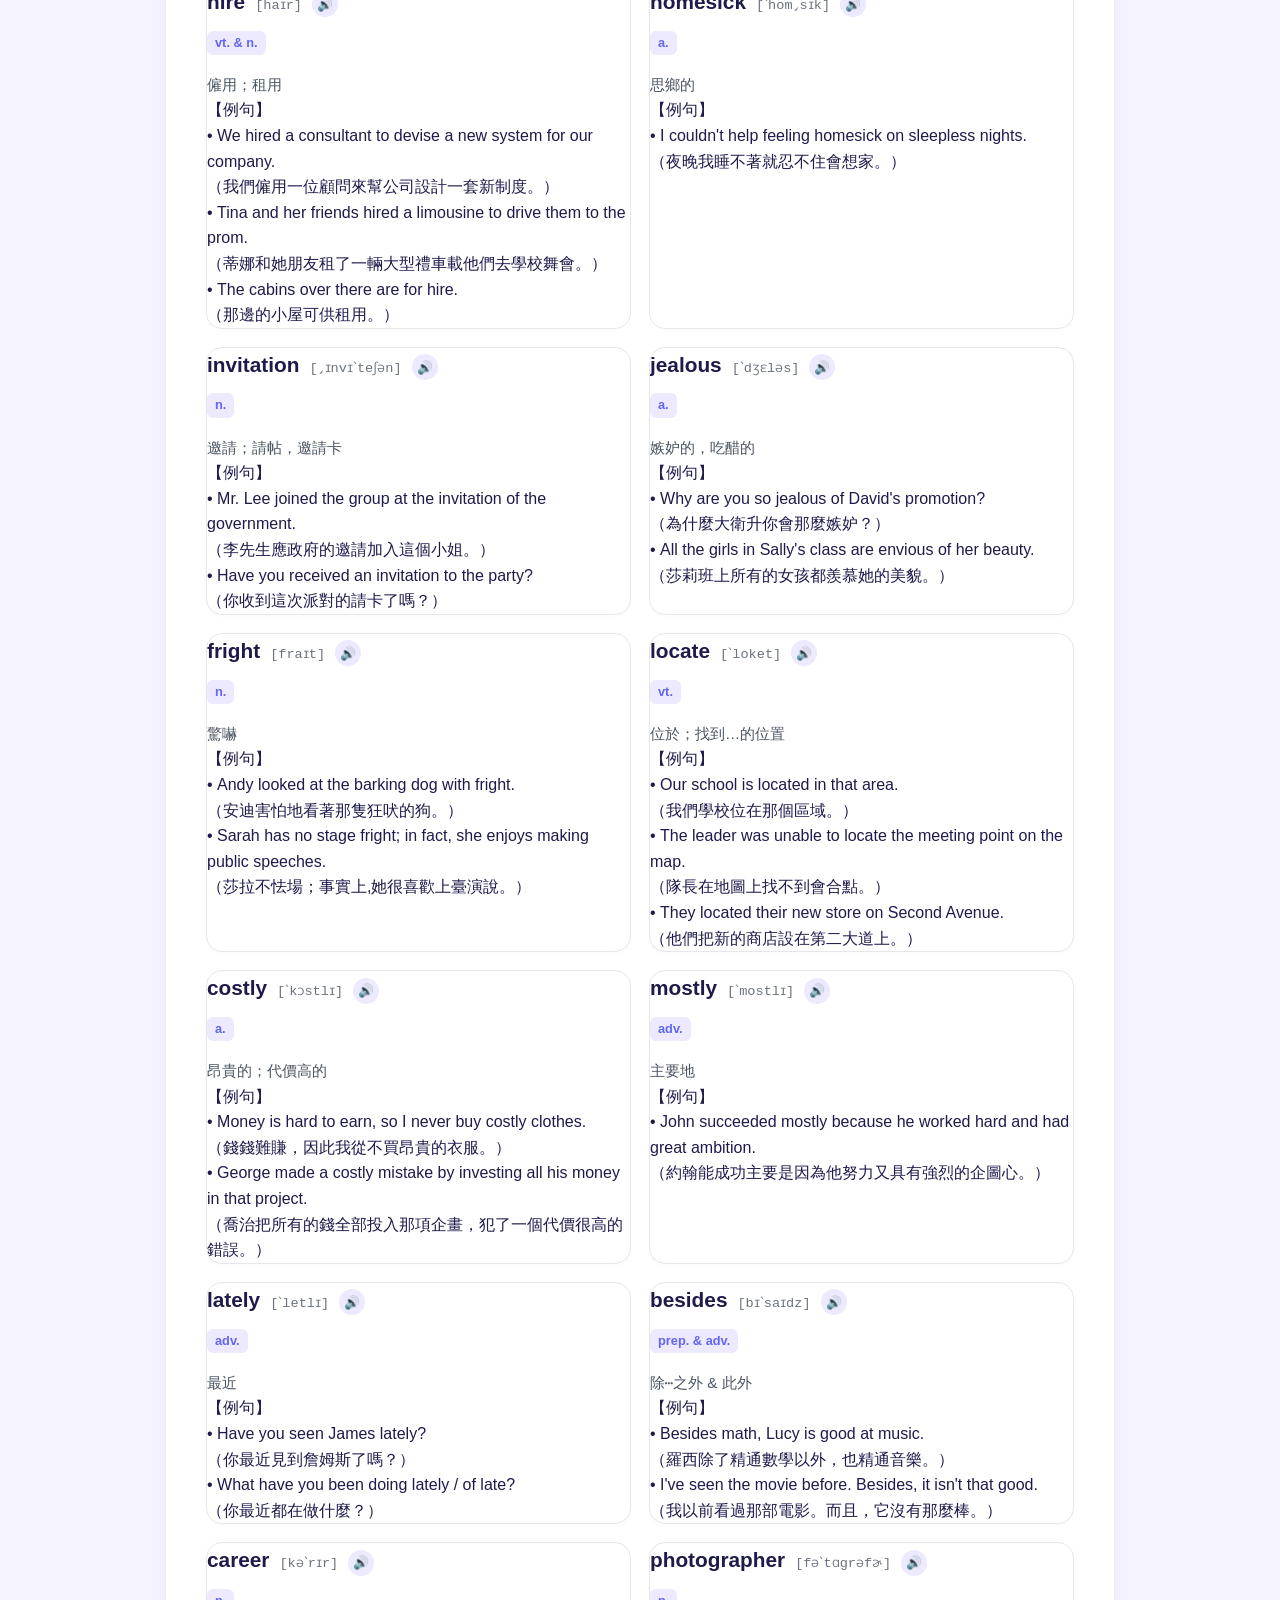
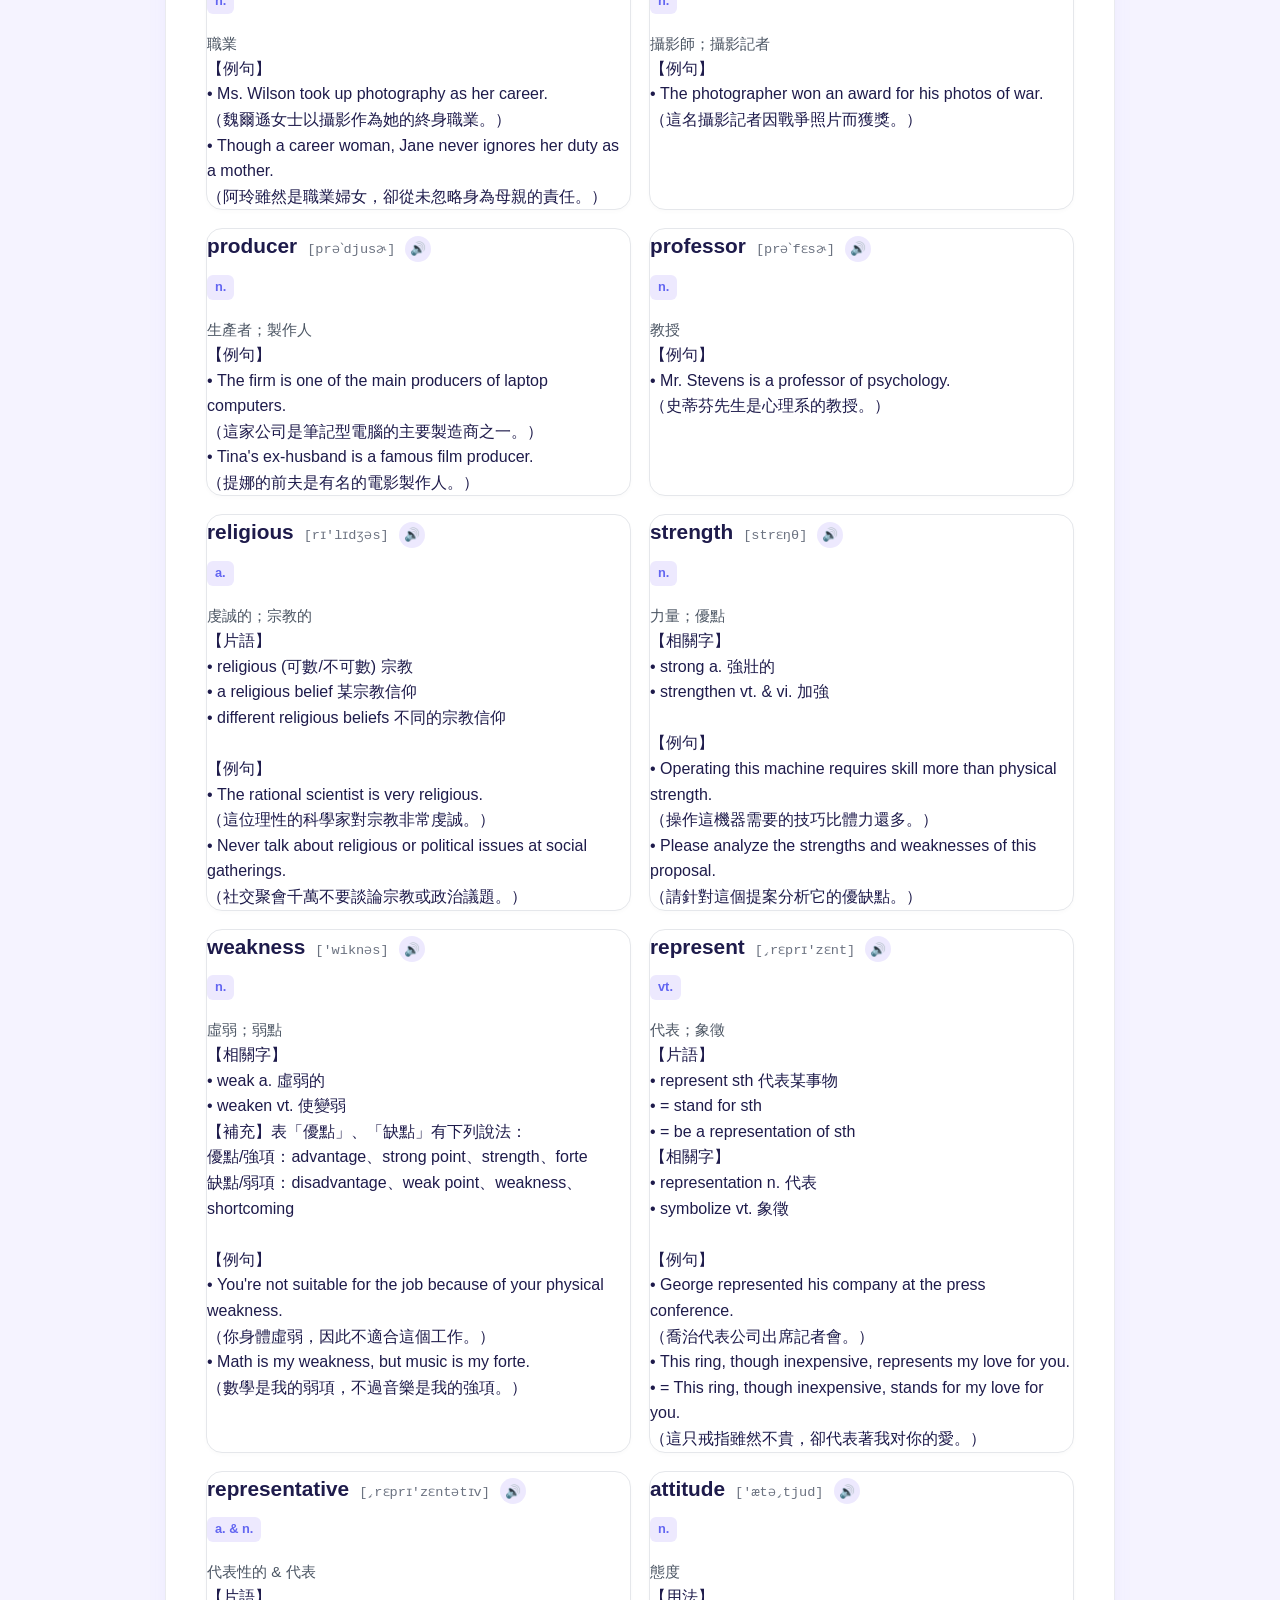
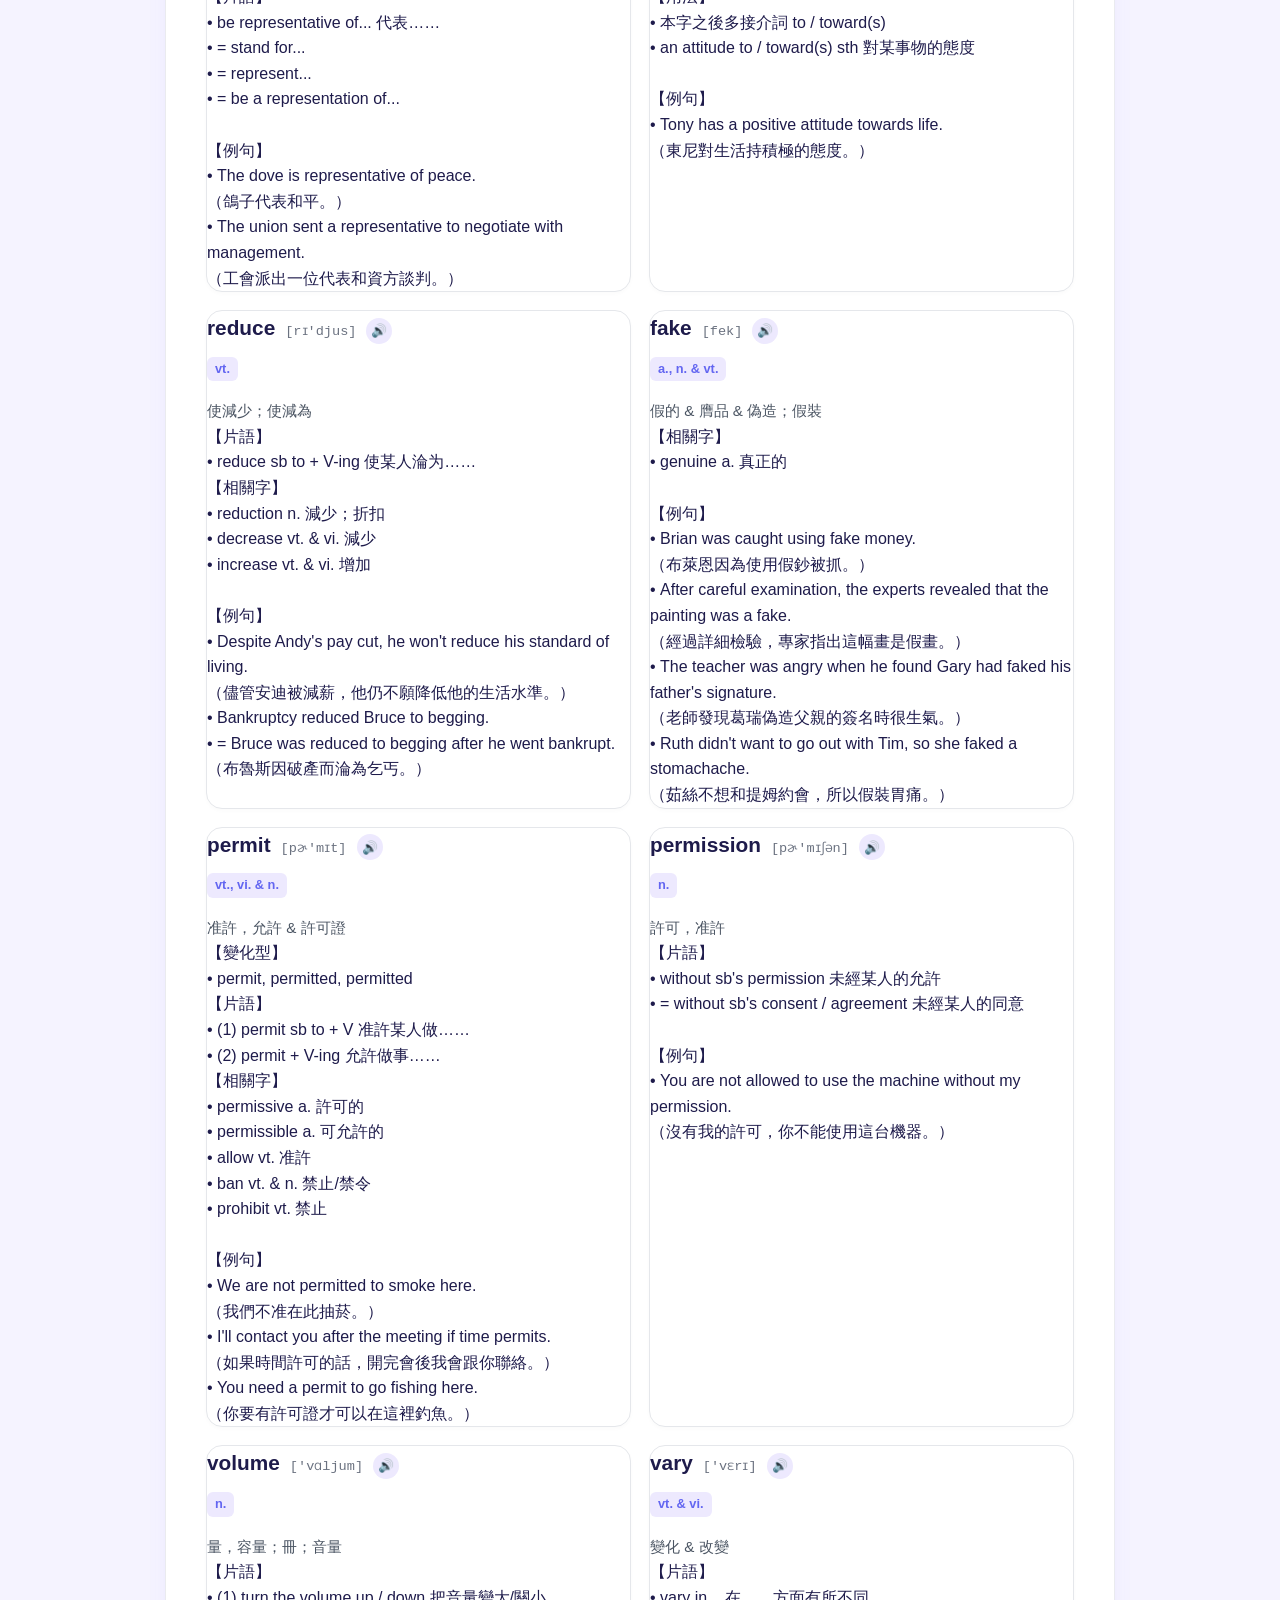
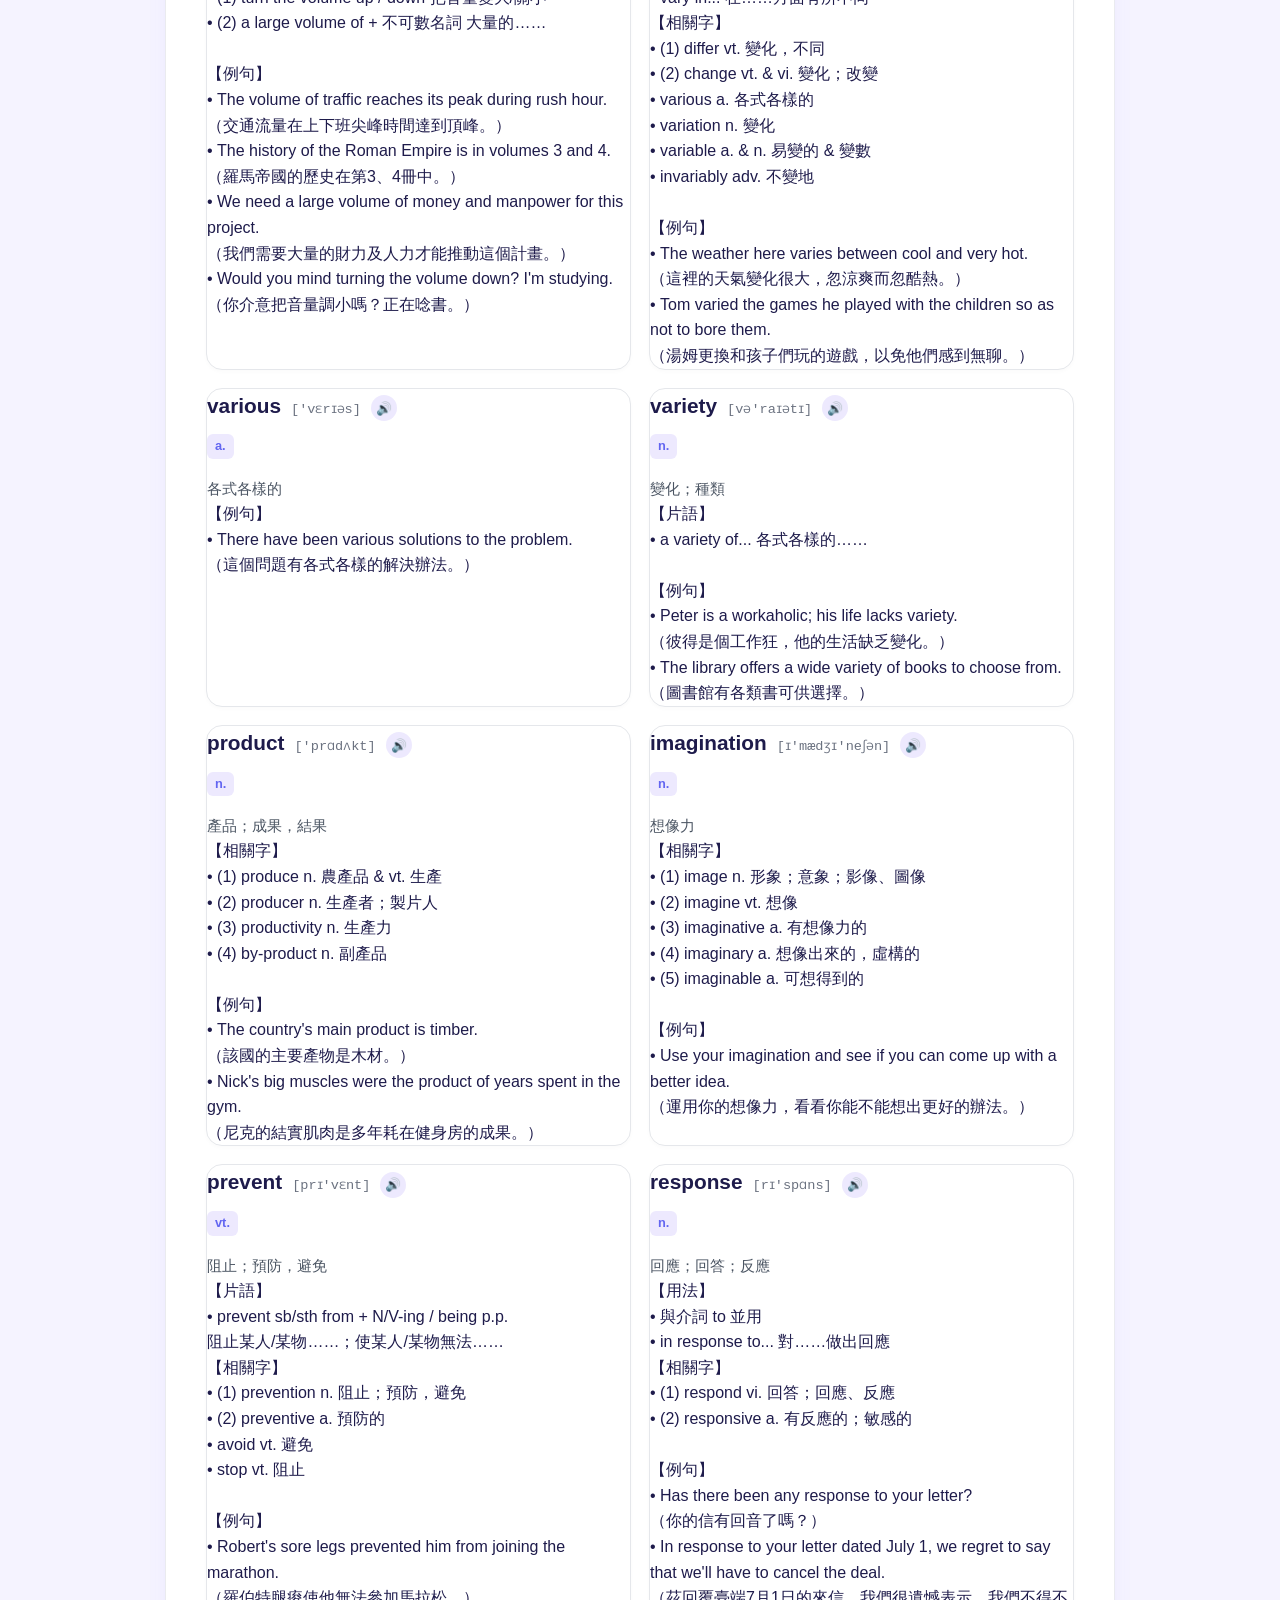
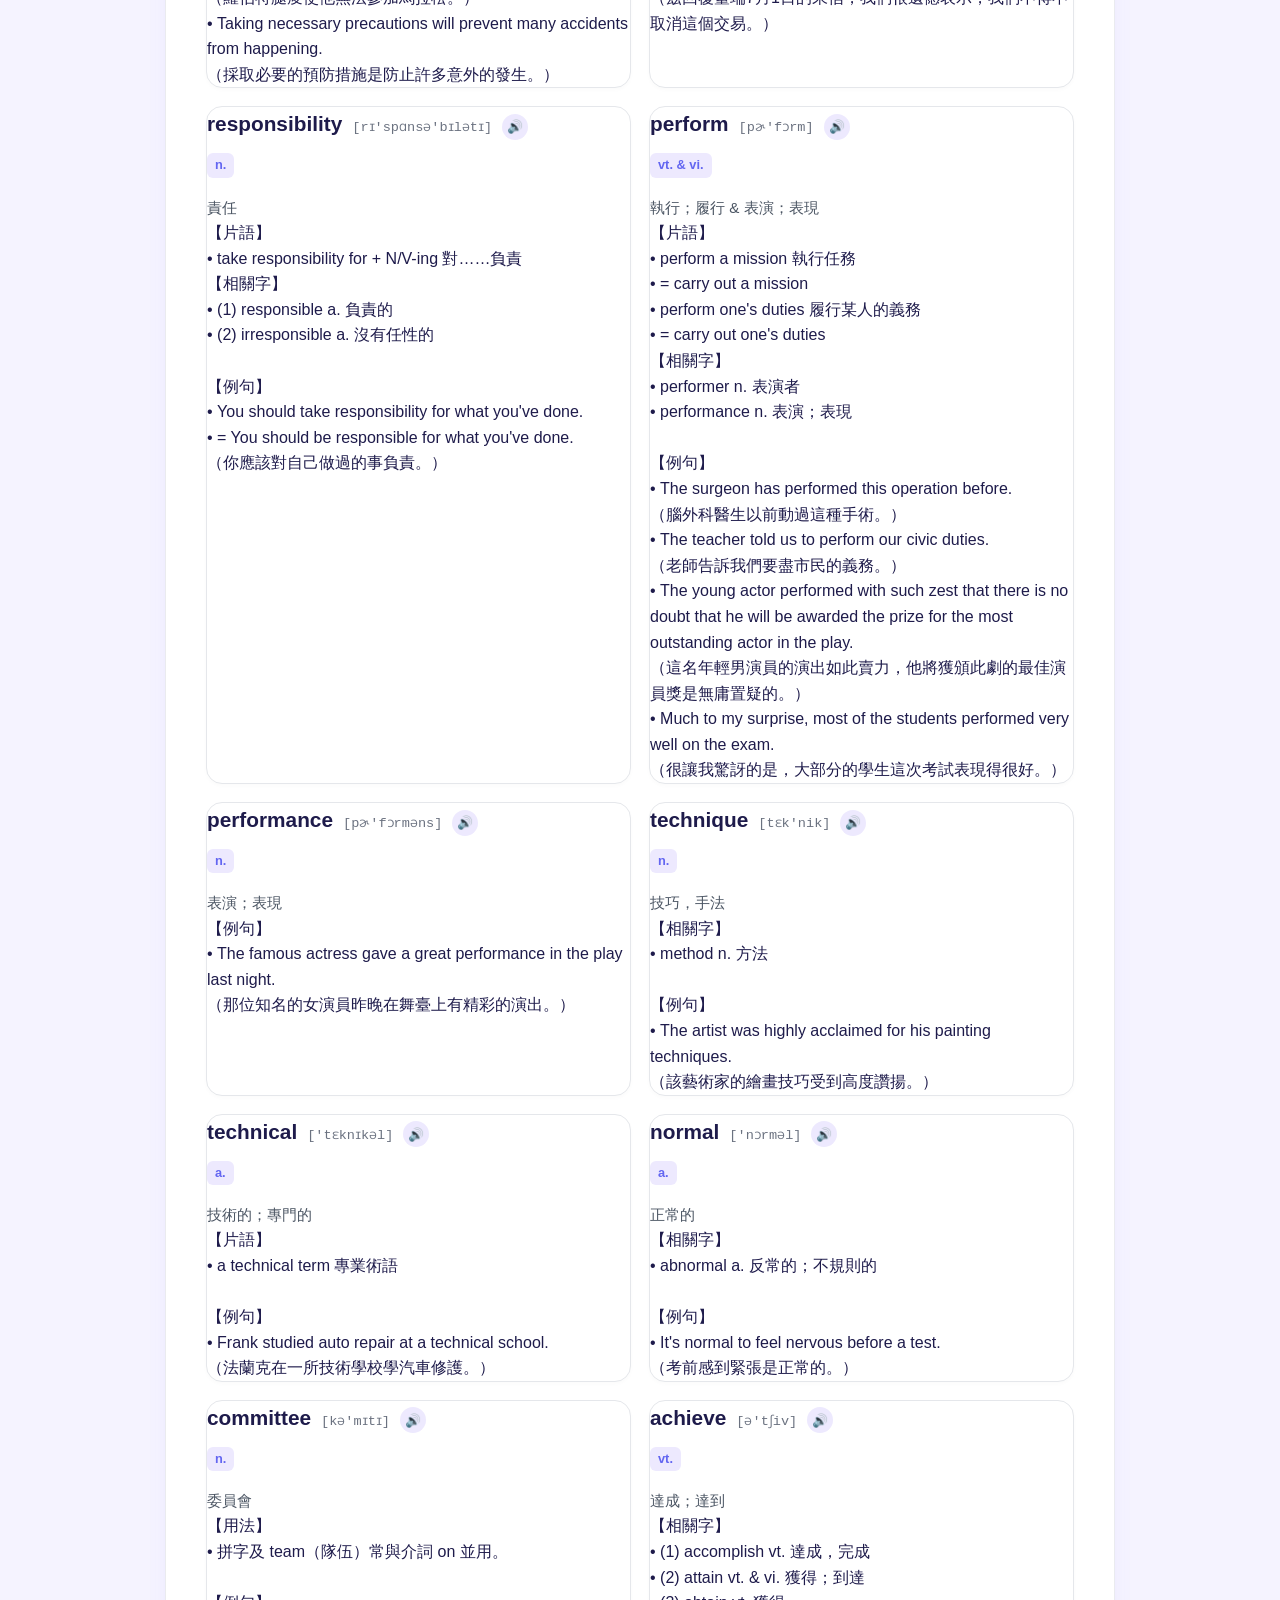
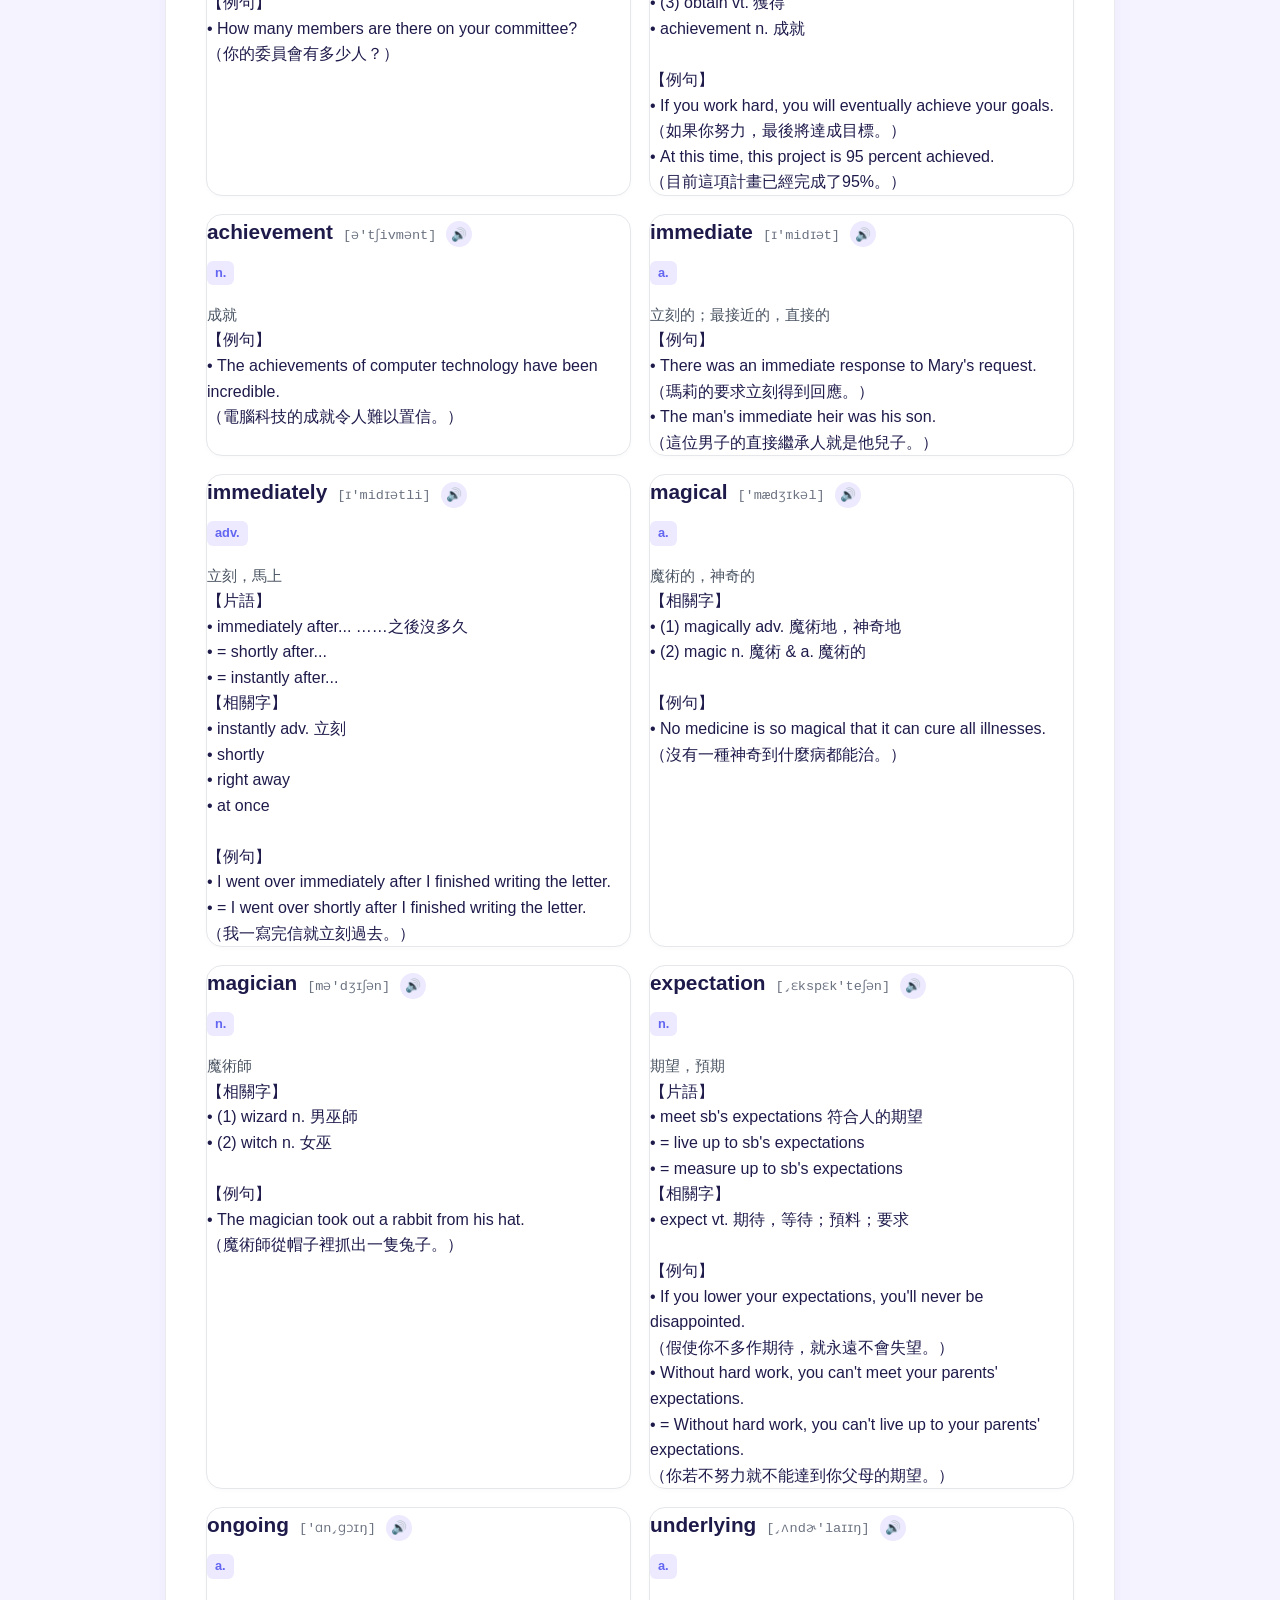
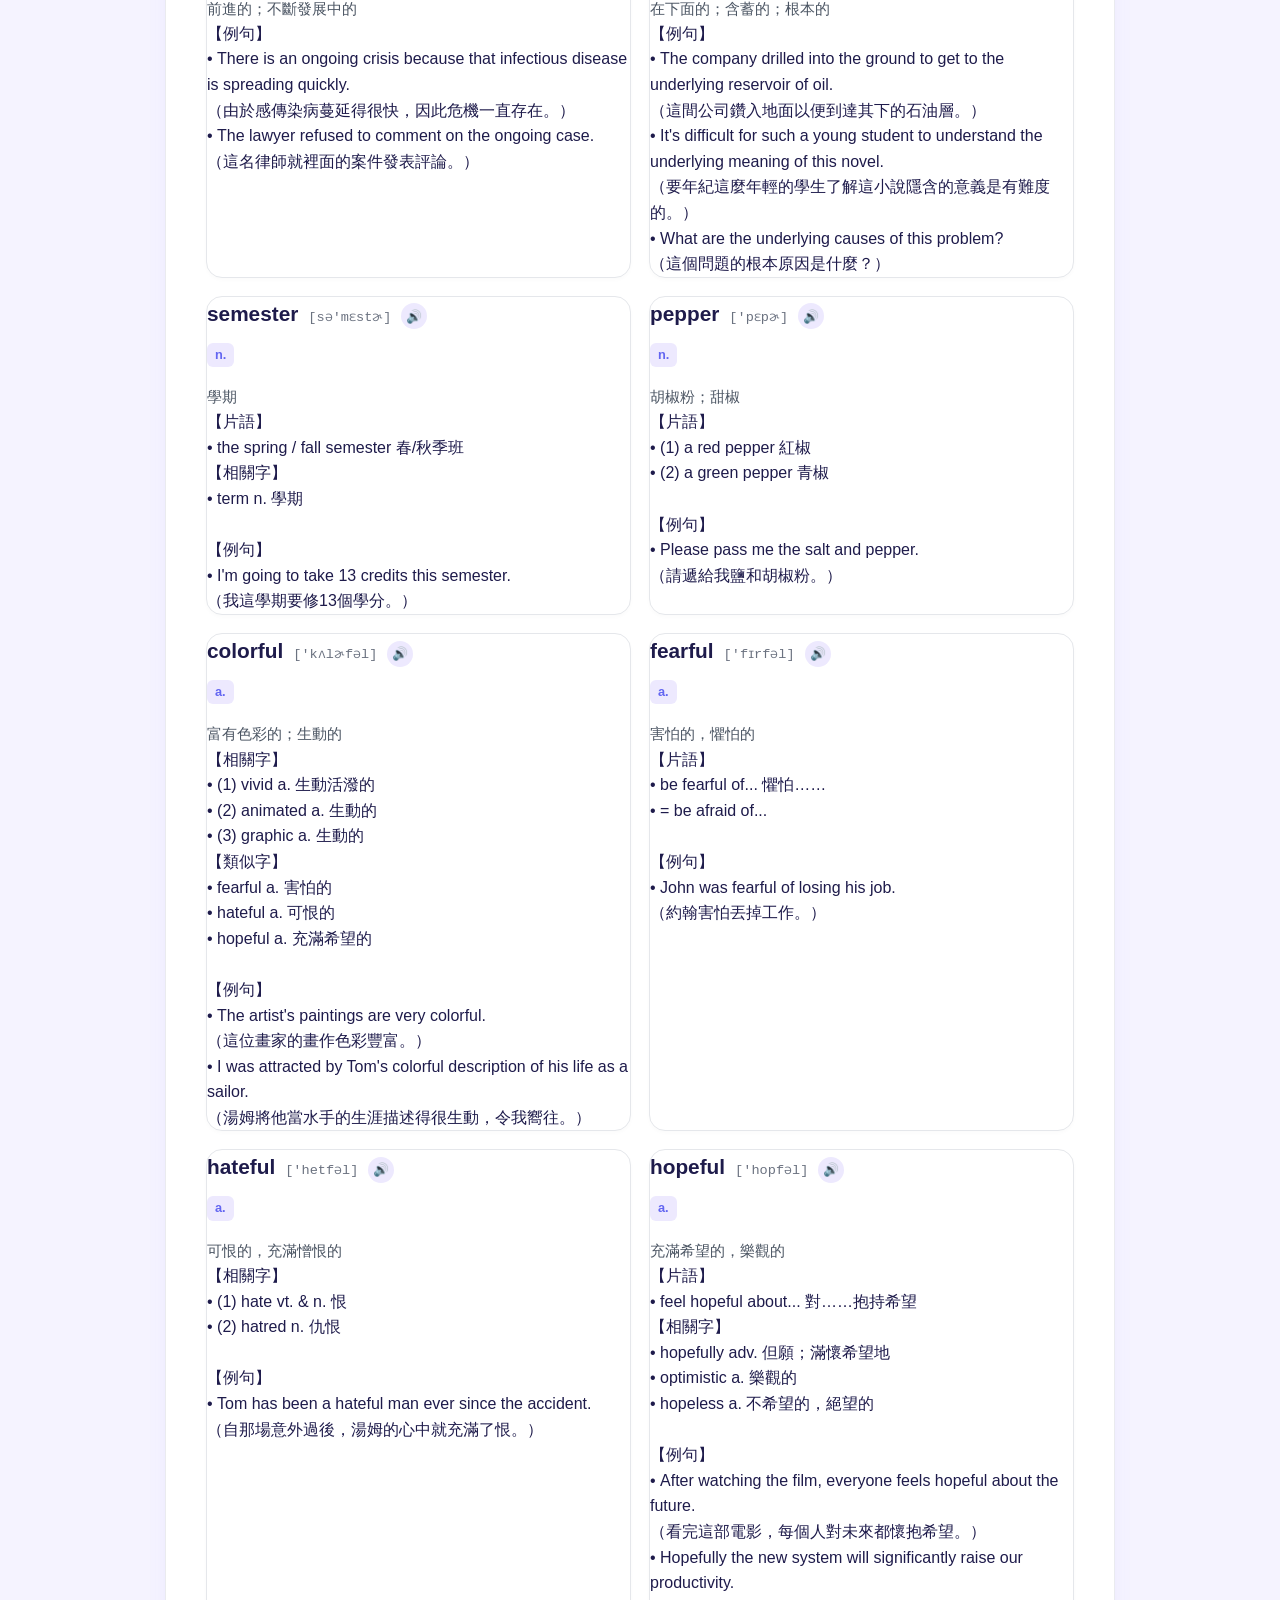
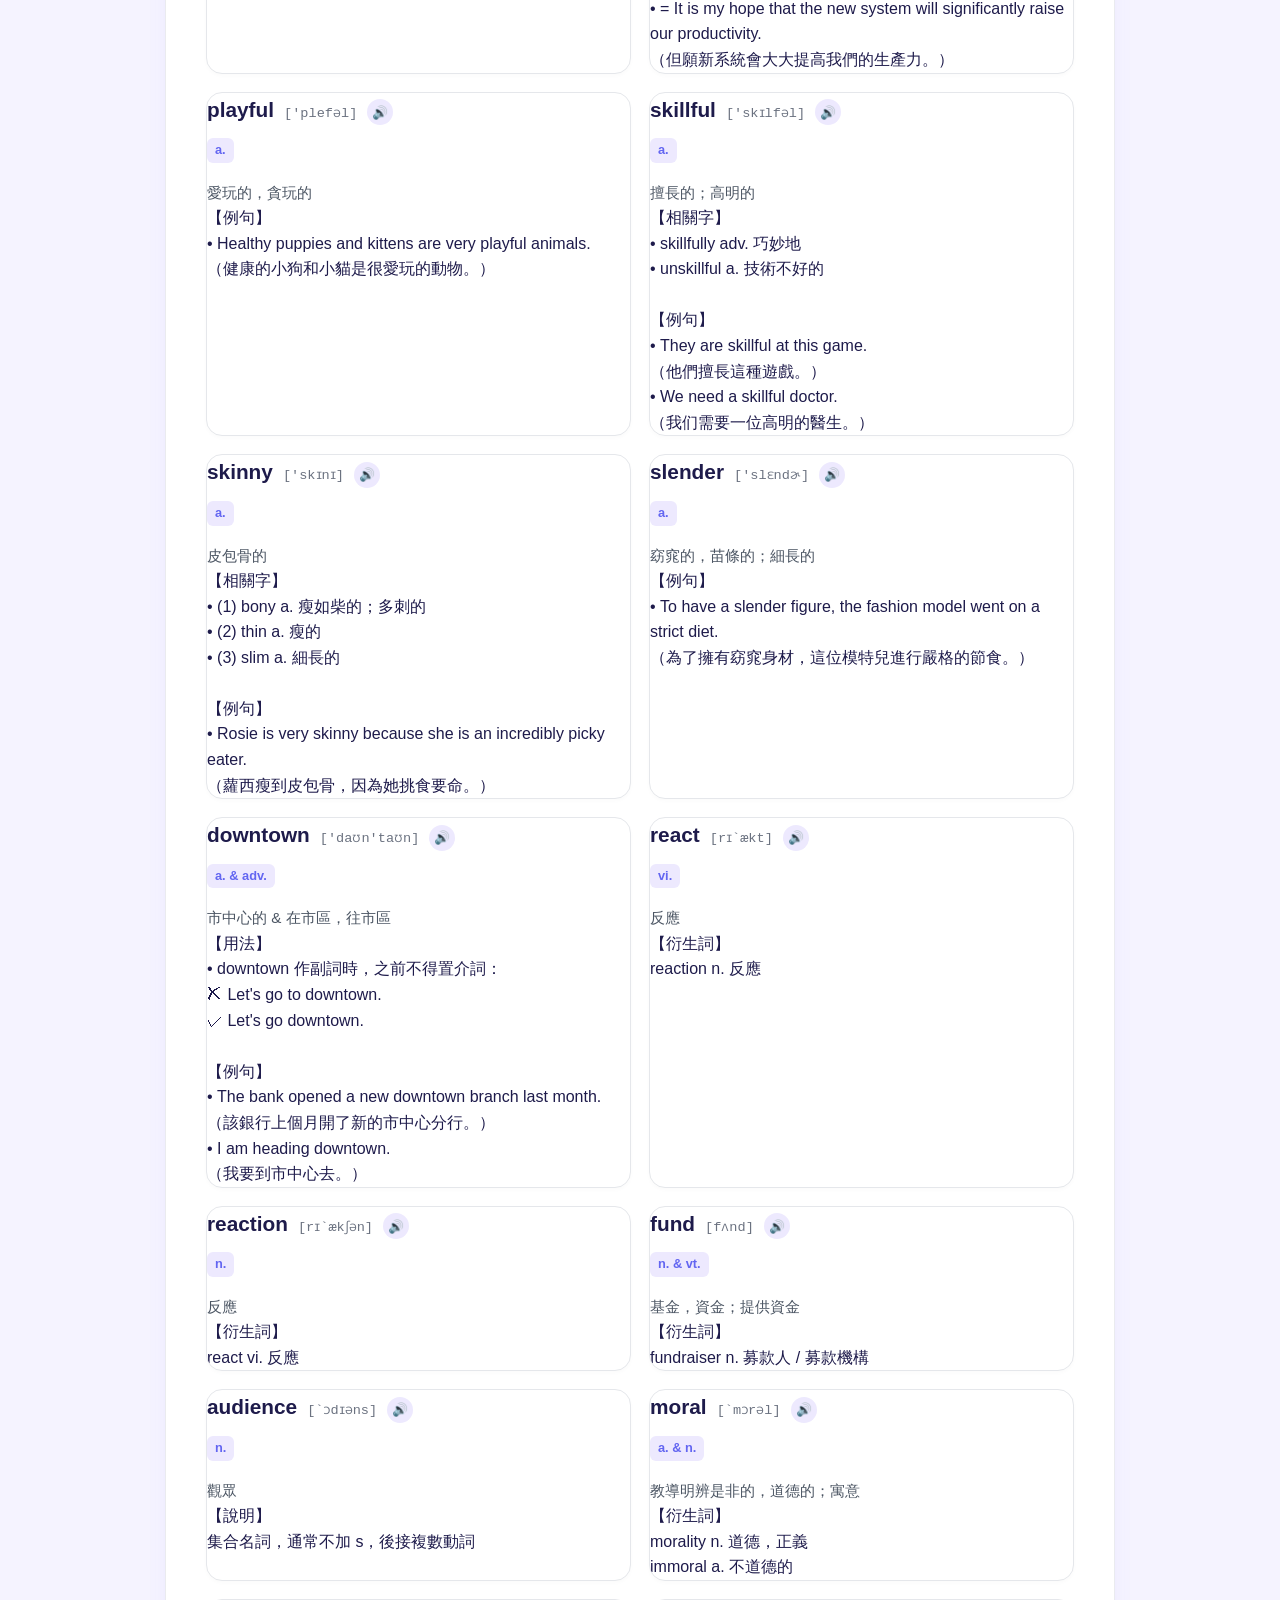
==== commit 35a641c7: "add color button when wrong answer" ====
--- a/index.html
+++ b/index.html
@@ -338,7 +338,37 @@
 
 function checkChoiceAnswer(selected) {
     const isCorrect = (selected === currentQuestionData.definition || selected === currentQuestionData.vocab);
-    handleAnswerResult(isCorrect);
+    const fb = document.getElementById('quizFeedback');
+    
+    // 禁用所有選項按鈕，防止重複點擊
+    const buttons = document.querySelectorAll('.option-btn');
+    buttons.forEach(btn => {
+        btn.disabled = true;
+        // 比對按鈕文字（去除前後空白），標示出正確與錯誤的樣式
+        const btnText = btn.innerText.trim();
+        const targetVal = (currentQuestionData.definition || currentQuestionData.vocab).trim();
+        
+        if (btnText === targetVal || btnText.includes(targetVal)) {
+            btn.classList.add('correct-answer');
+        } else if (btnText === selected.trim() || btnText.includes(selected.trim())) {
+            btn.classList.add('wrong-answer');
+        }
+    });
+
+    if (isCorrect) {
+        score++;
+        fb.innerText = '答對了！太棒了！';
+        fb.className = 'feedback correct';
+        playSound('correct');
+    } else {
+        fb.innerText = `答錯了！正確答案是：${currentQuestionData.vocab} (${currentQuestionData.definition})`;
+        fb.className = 'feedback incorrect';
+        playSound('incorrect');
+        addMistake(currentQuestionData);
+    }
+
+    document.getElementById('quizScore').innerText = `得分：${score}`;
+    document.getElementById('nextBtn').style.display = 'inline-block';
 }
 
 function submitSpellAnswer() {
@@ -435,4 +465,4 @@
 </script>
 
 </body>
-</html>+</html>
--- a/style.css
+++ b/style.css
@@ -60,7 +60,7 @@
     margin-bottom: 32px;
     background: #f8fafc;
     padding: 8px;
-    border-radius: 50px;
+    border-radius: 16px;
     border: 1px solid var(--border-color);
     width: fit-content;
 }
@@ -73,7 +73,7 @@
     font-weight: 600;
     color: var(--text-muted);
     cursor: pointer;
-    border-radius: 50px;
+    border-radius: 16px;
     transition: all 0.25s ease;
 }
 
@@ -450,4 +450,4 @@
 .speak-btn-inline:hover {
     background: var(--primary, #6366f1);
     transform: scale(1.1);
-}+}
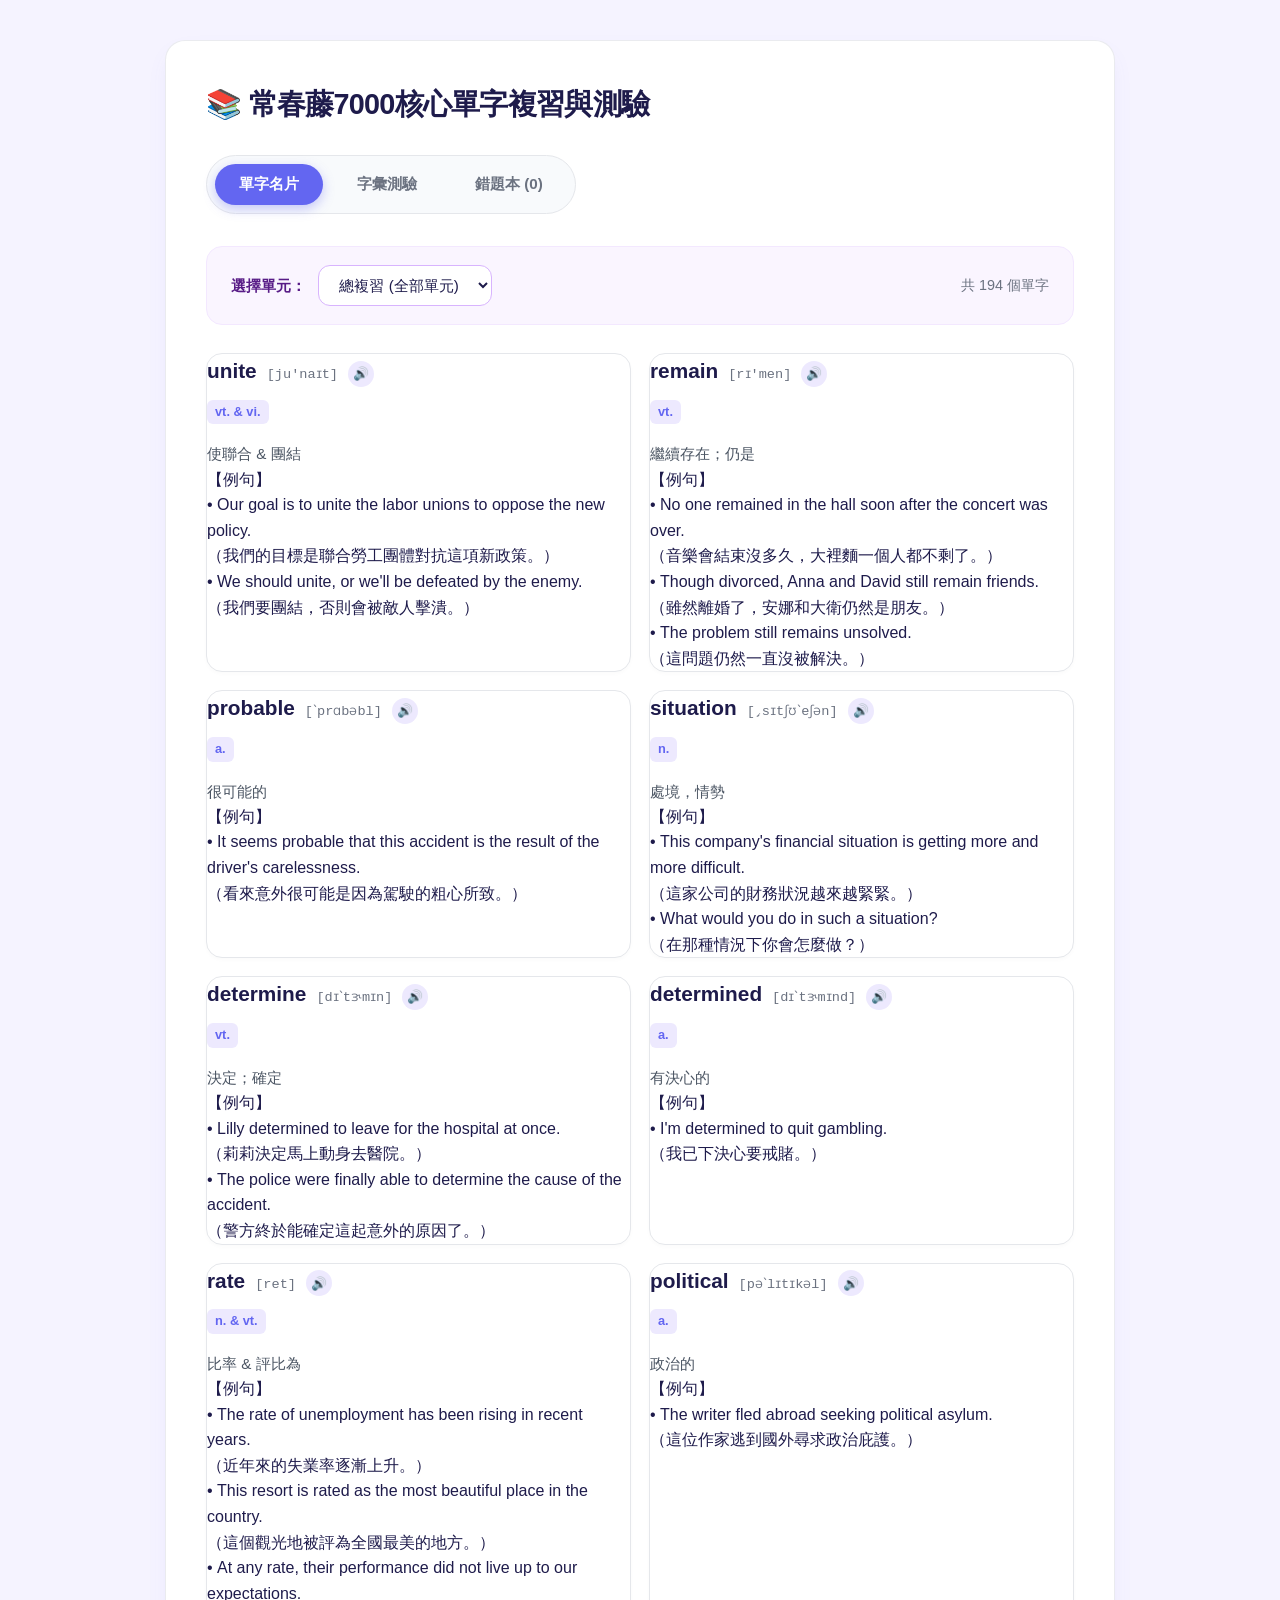
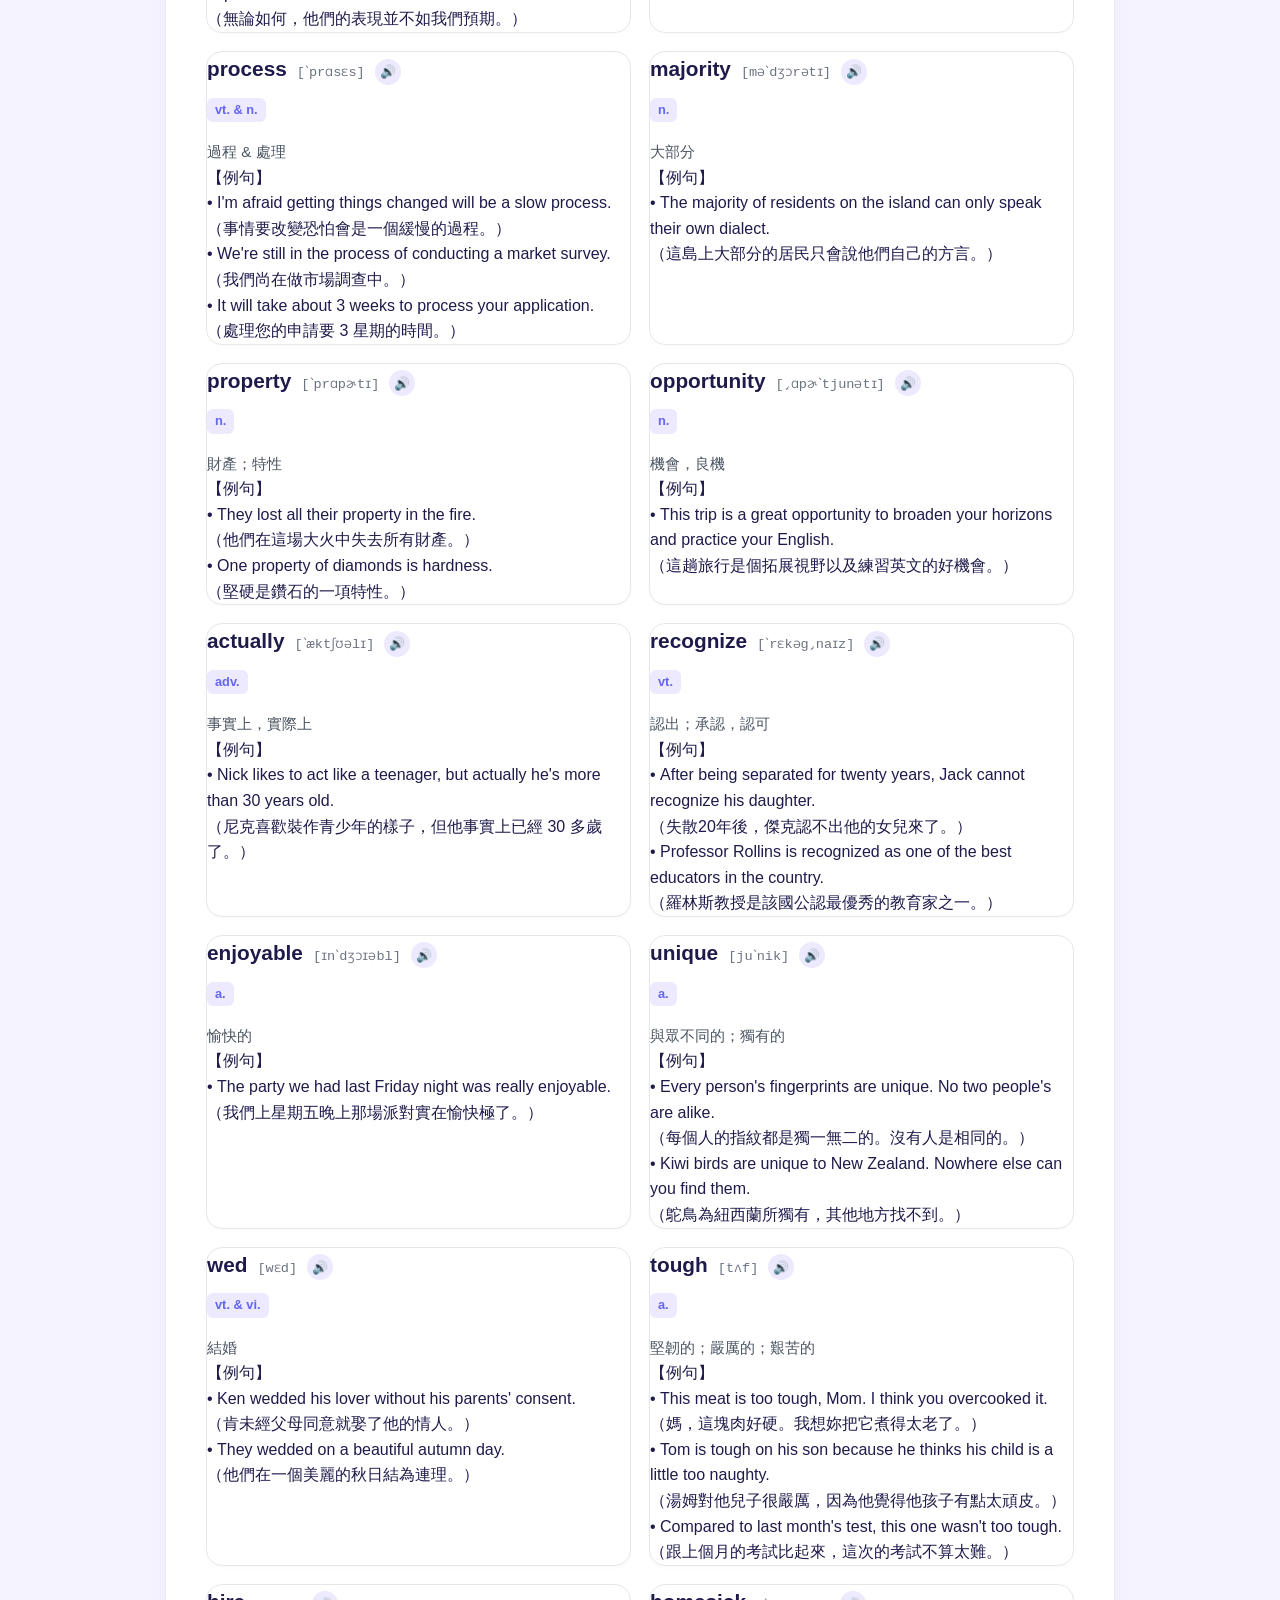
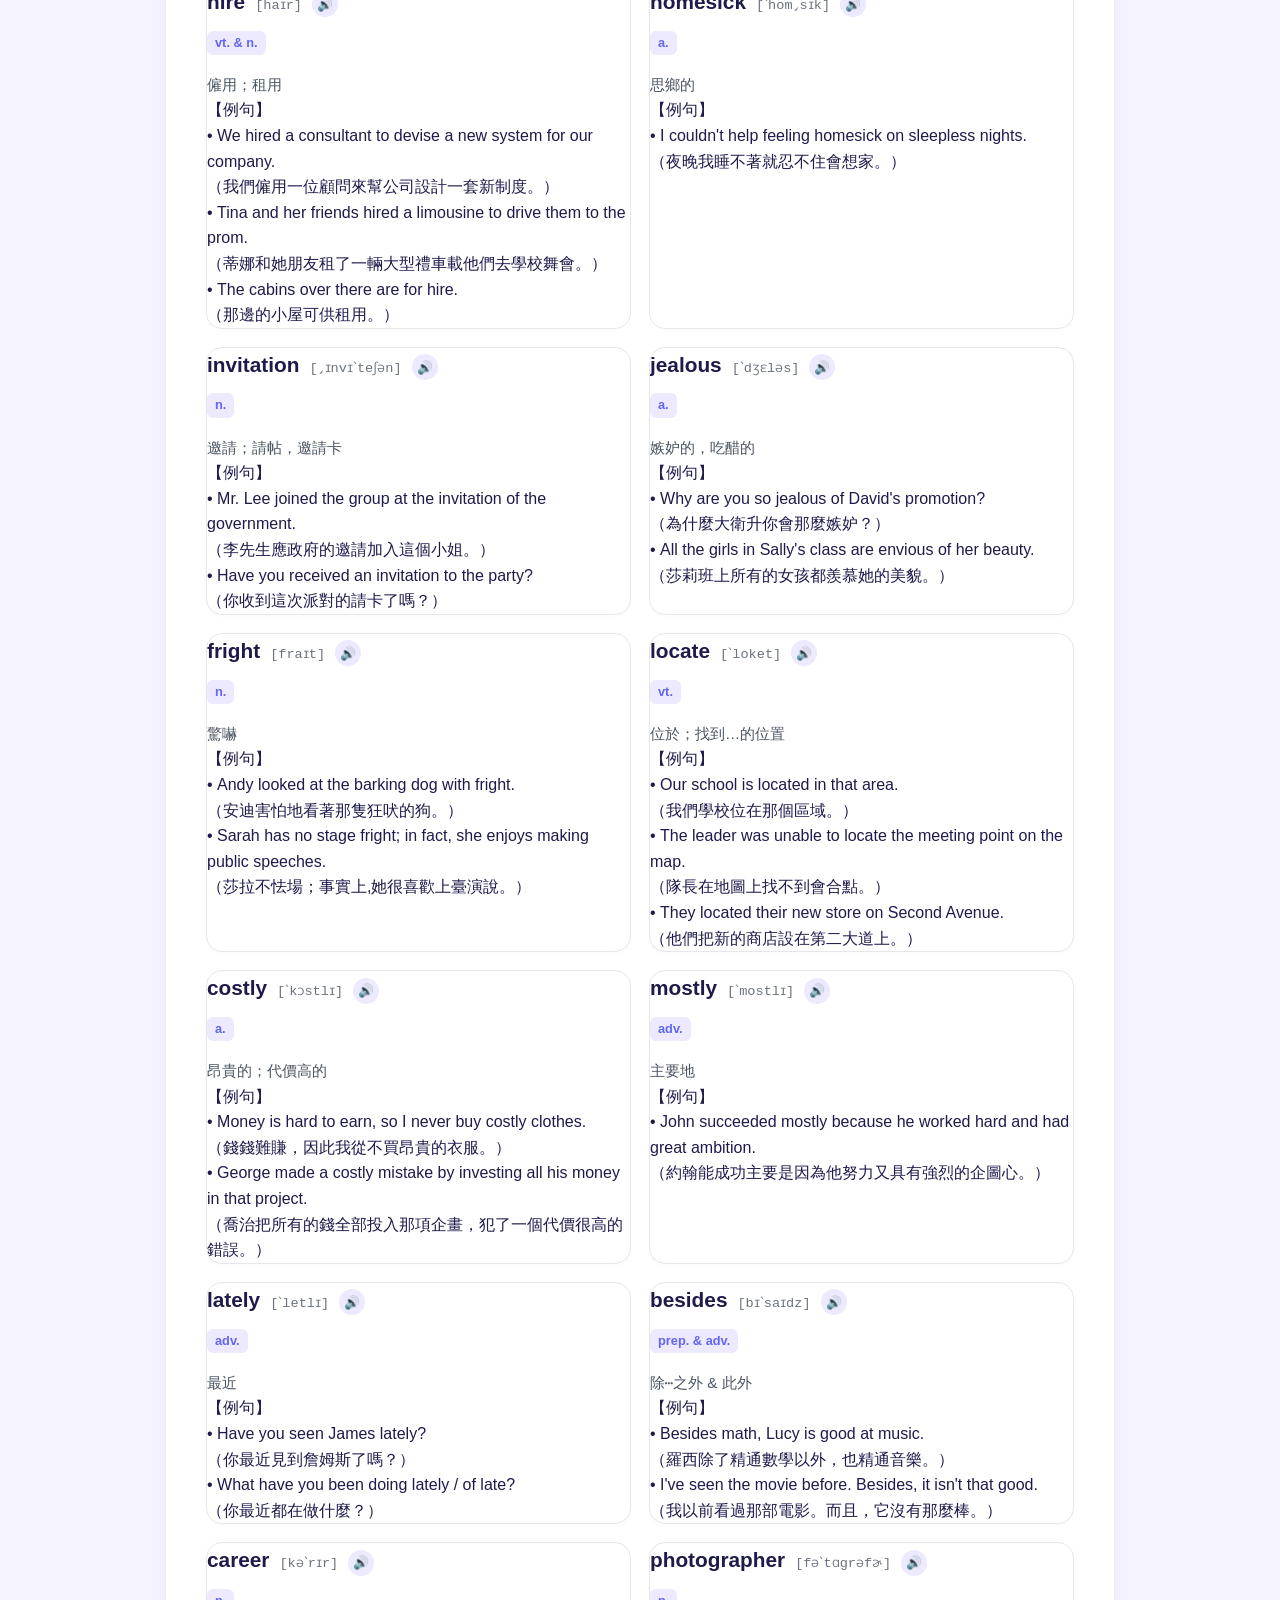
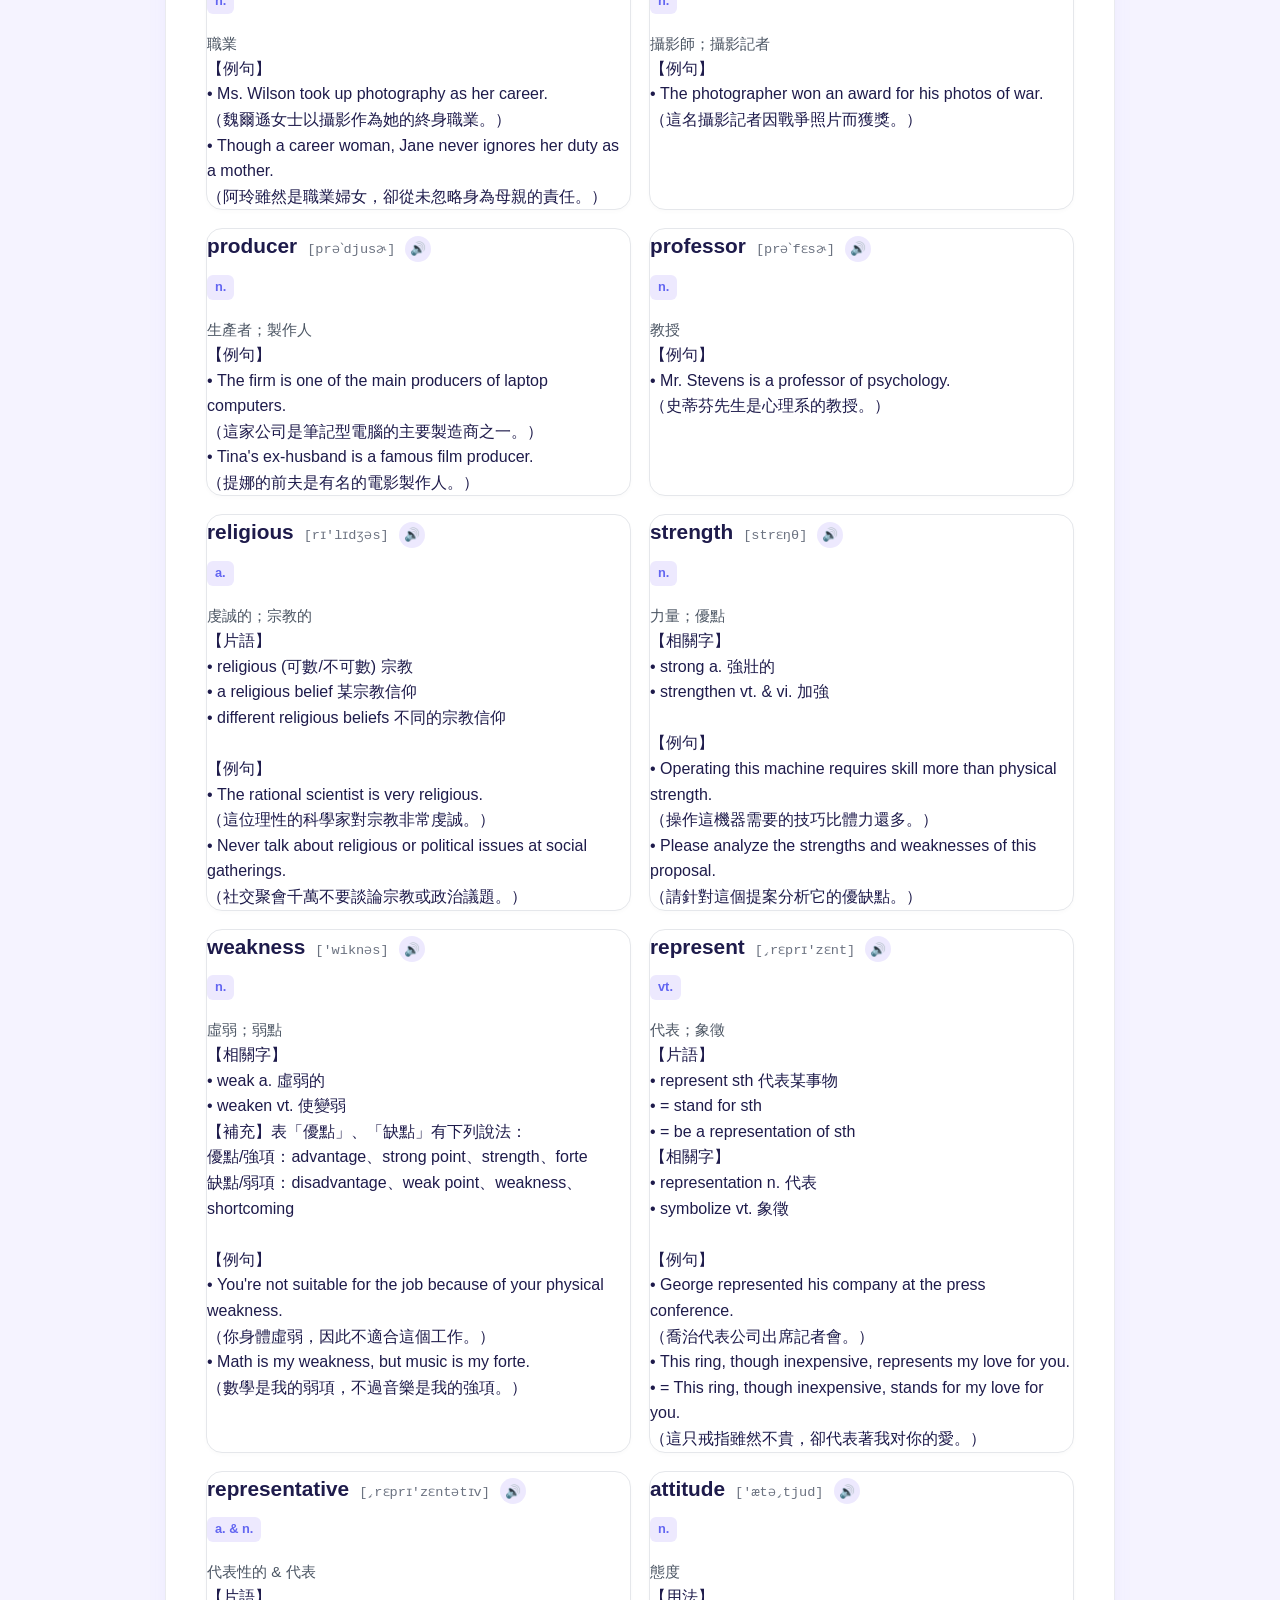
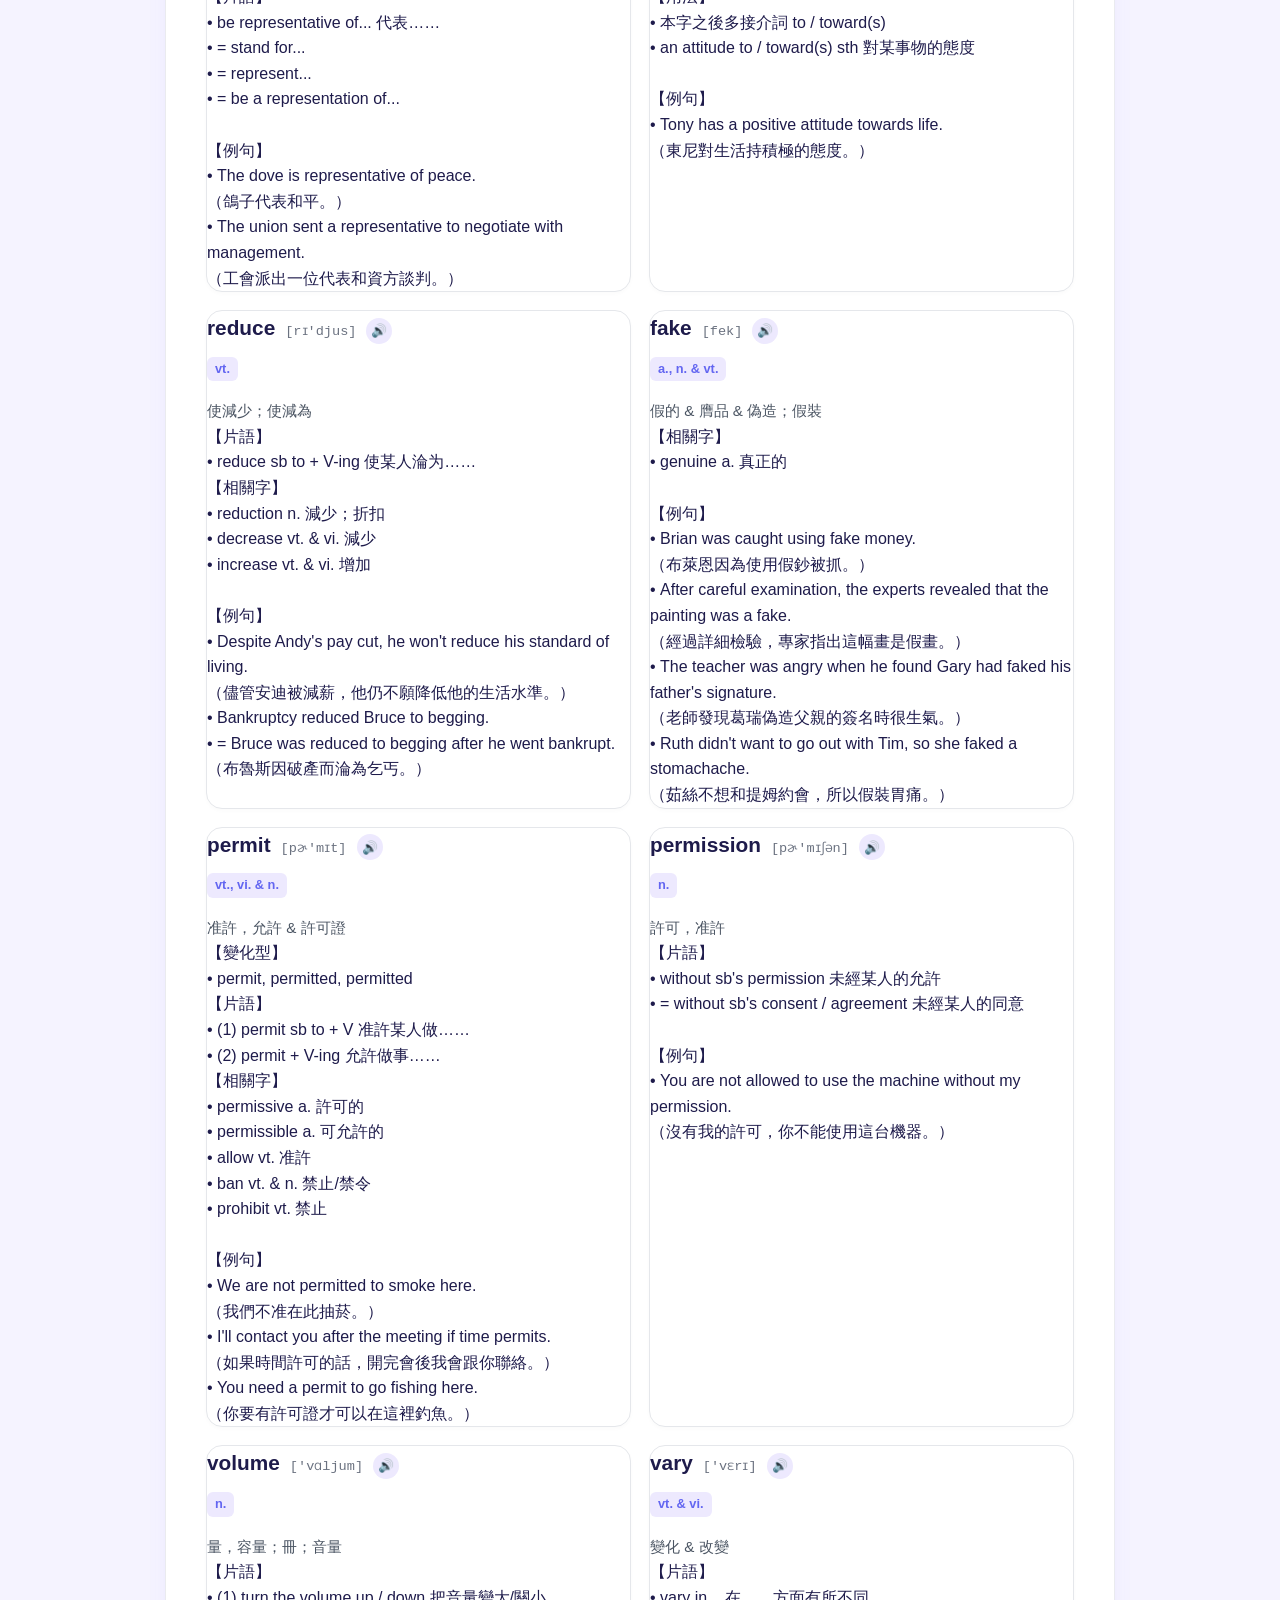
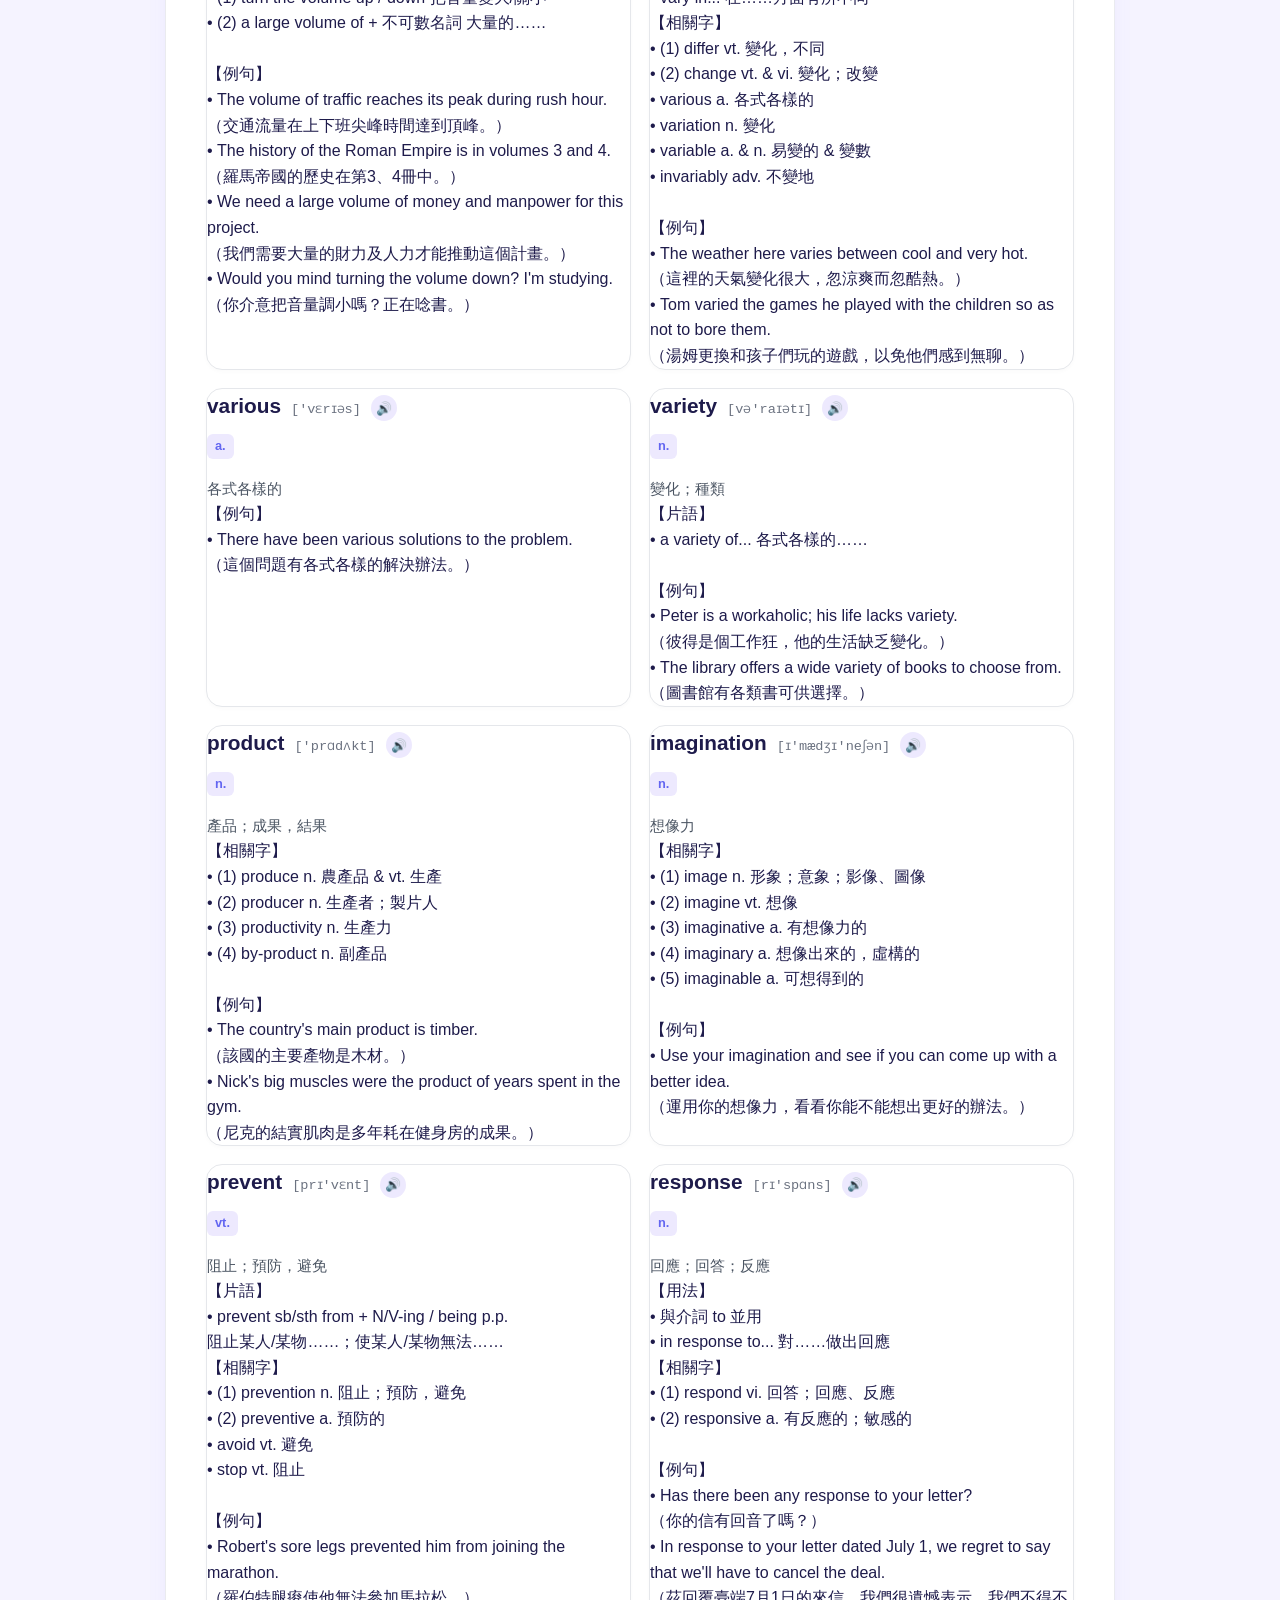
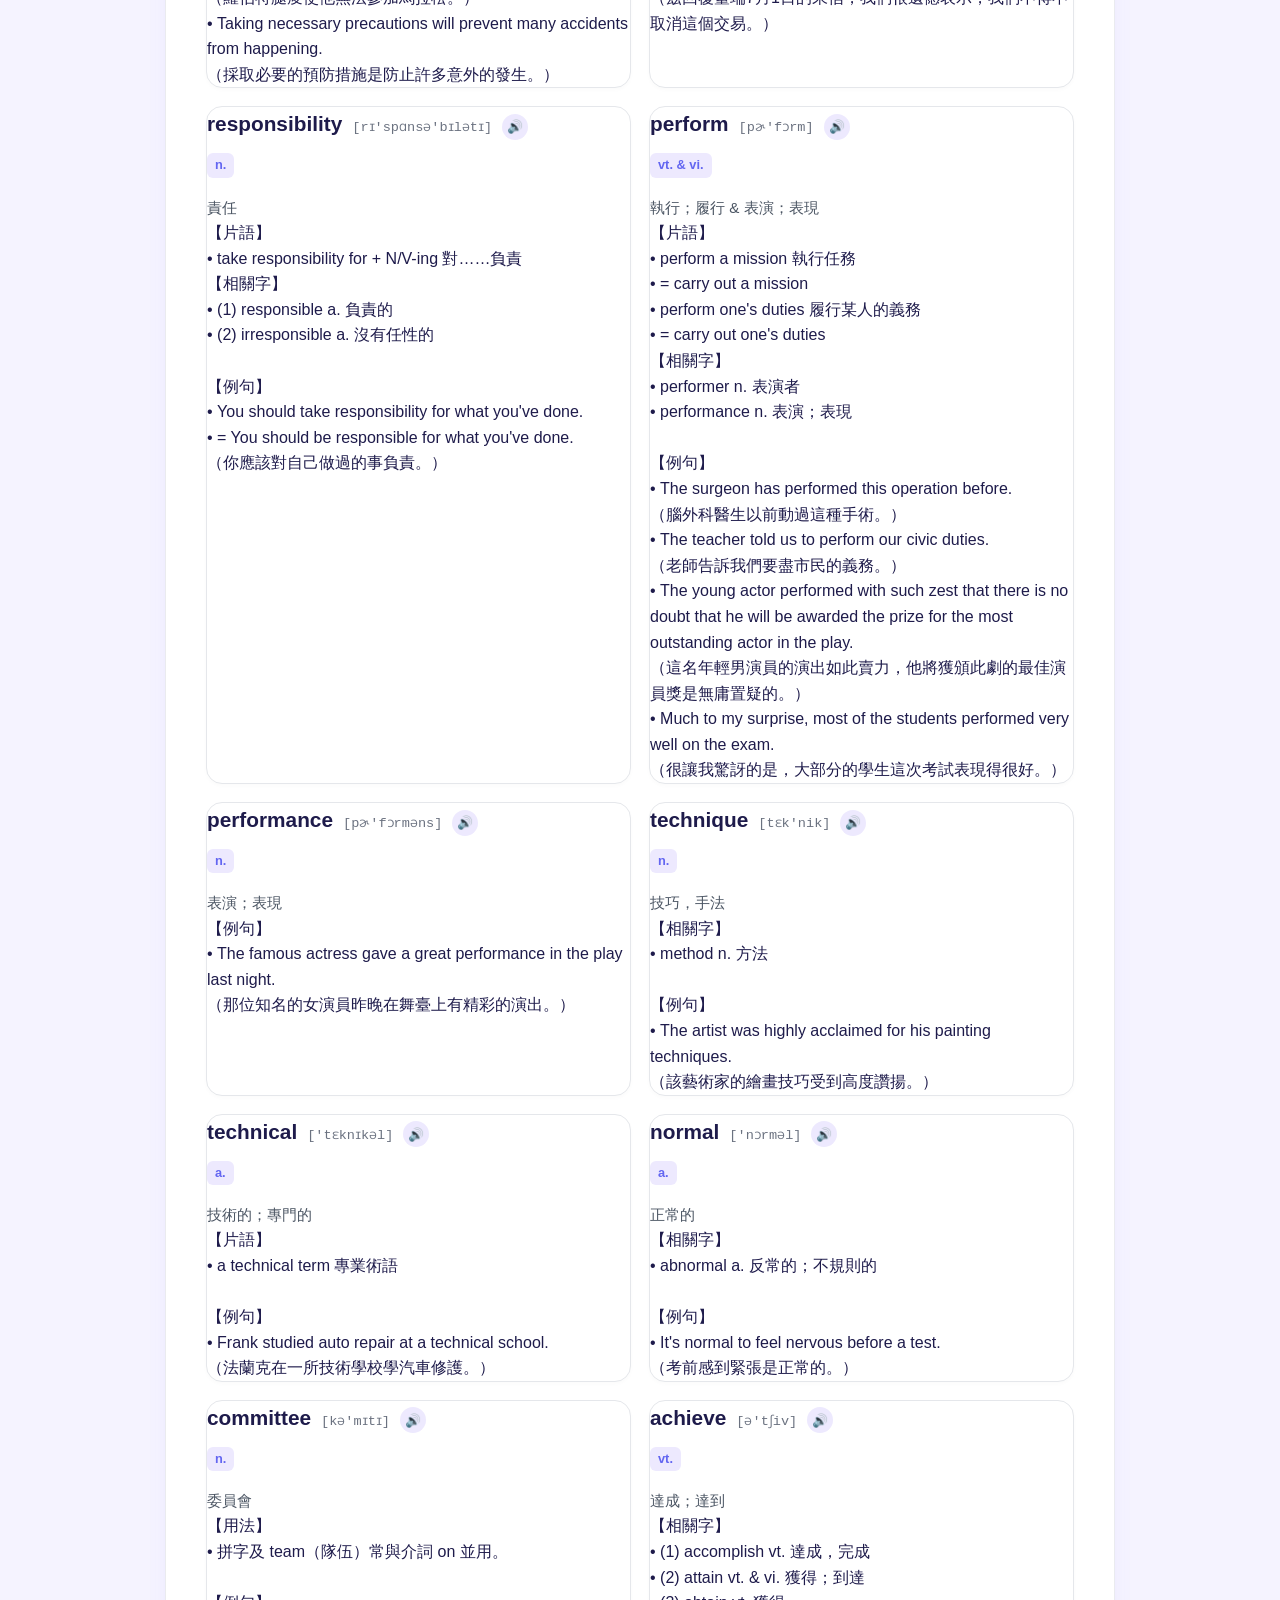
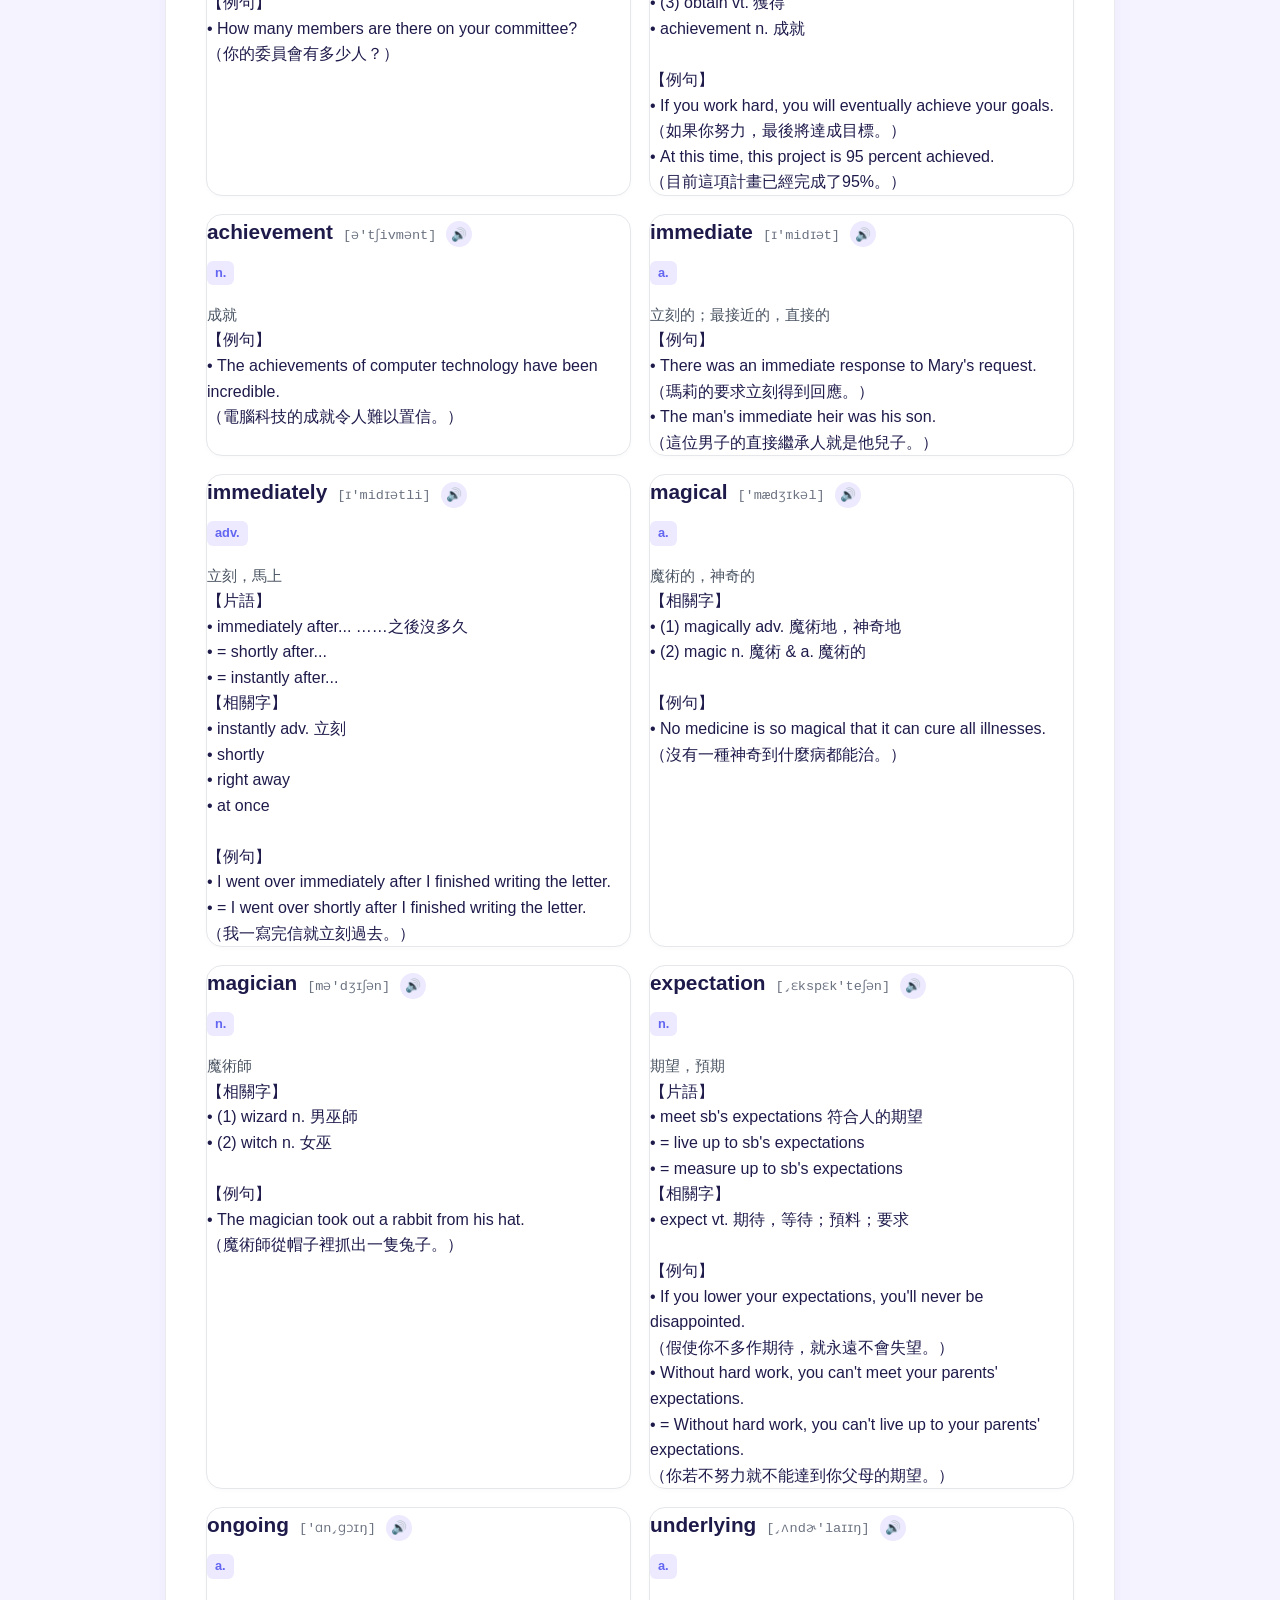
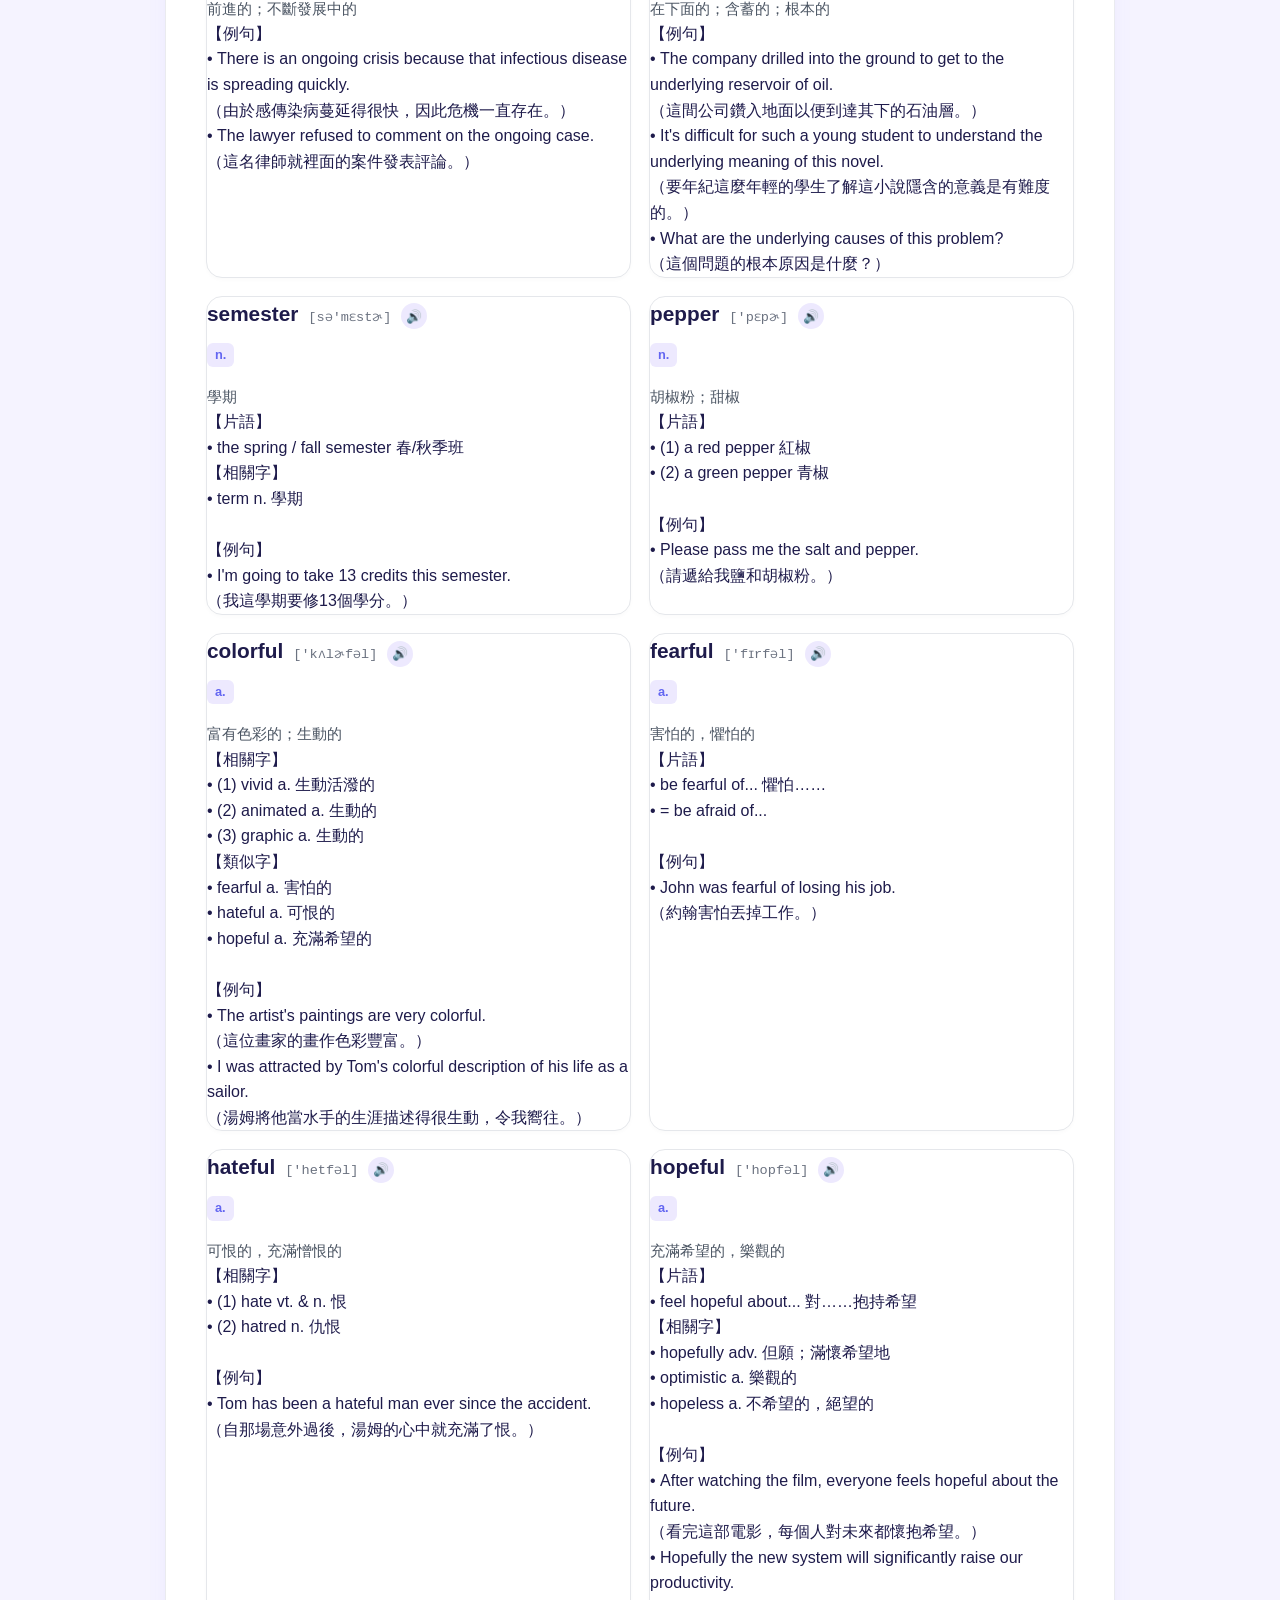
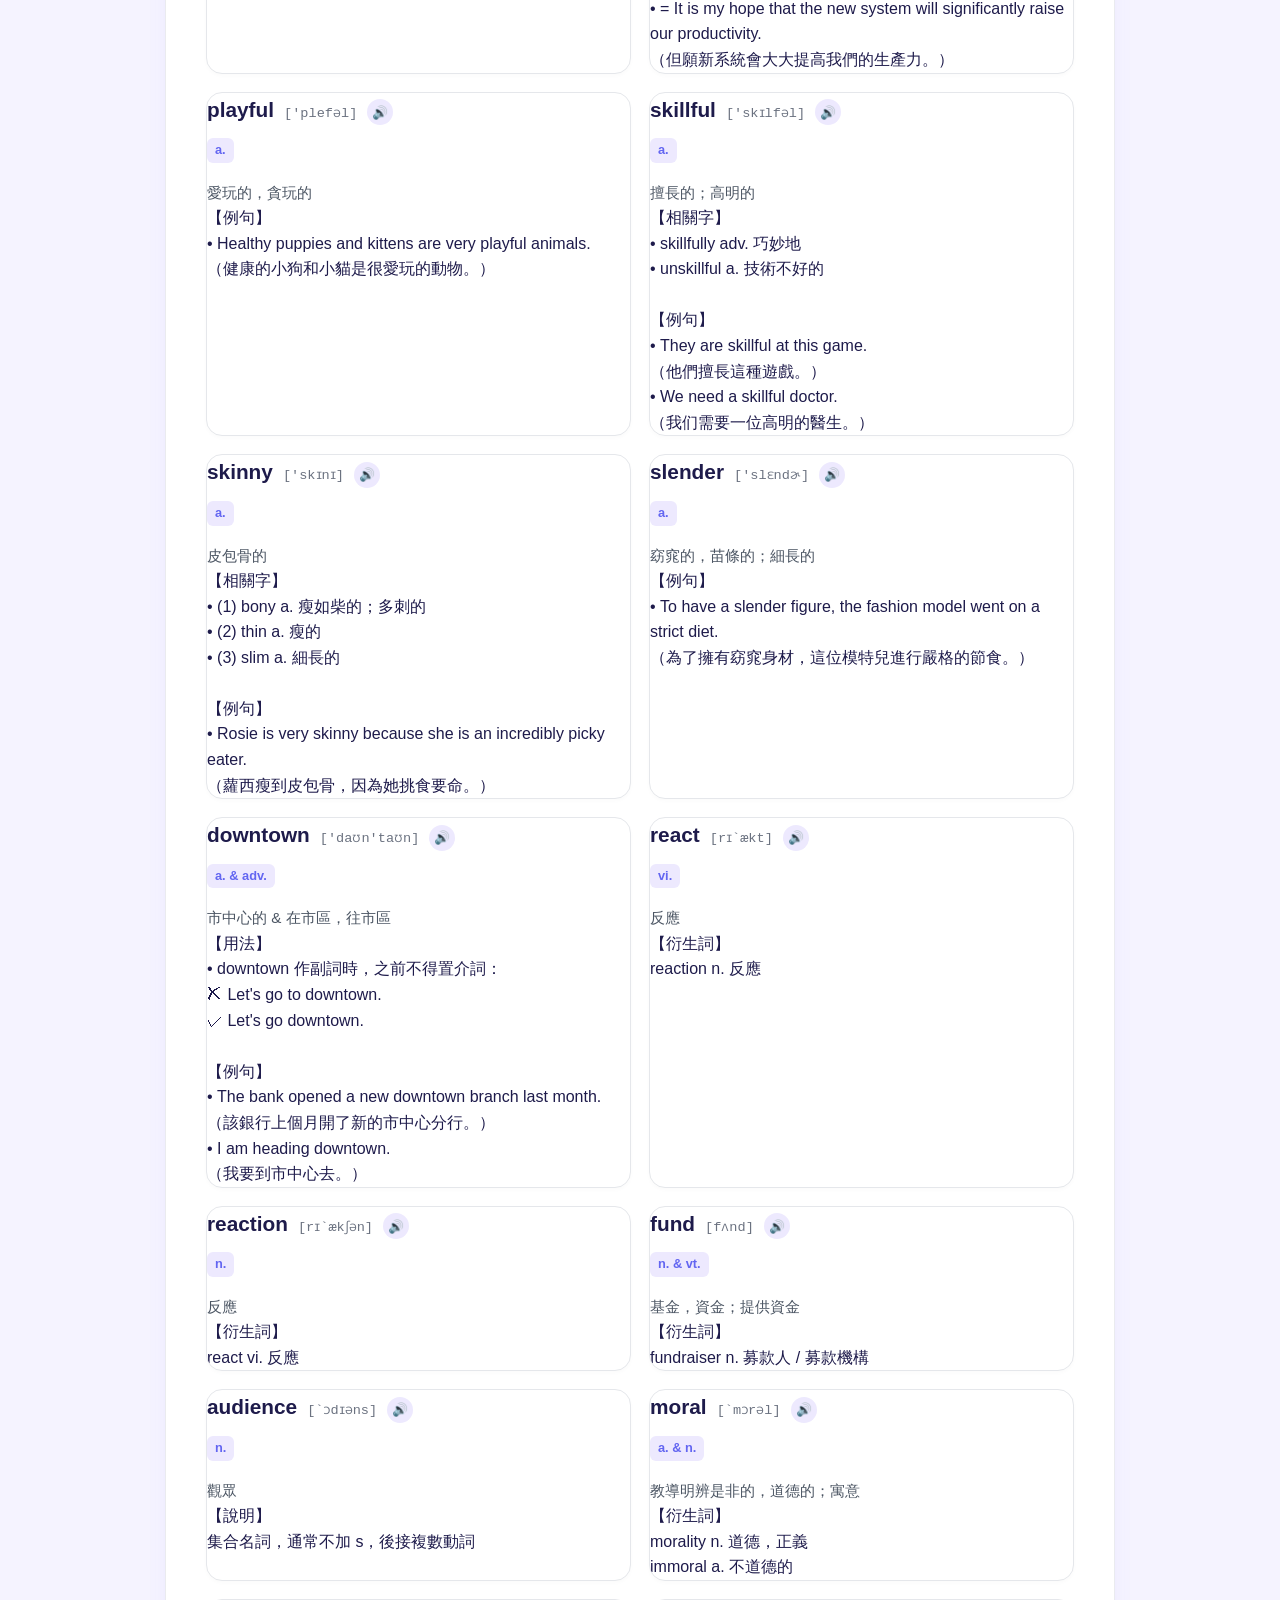
==== commit 382112f3: "revise Chinese to English test" ====
--- a/index.html
+++ b/index.html
@@ -337,16 +337,18 @@
 }
 
 function checkChoiceAnswer(selected) {
-    const isCorrect = (selected === currentQuestionData.definition || selected === currentQuestionData.vocab);
+    const typeVal = document.getElementById('quizTypeSelect').value;
+    // 根據題型決定正確答案是英文單字還是中文定義
+    const targetVal = (typeVal === 'ch2en' ? currentQuestionData.vocab : currentQuestionData.definition).trim();
+    
+    const isCorrect = (selected.trim() === targetVal);
     const fb = document.getElementById('quizFeedback');
     
     // 禁用所有選項按鈕，防止重複點擊
     const buttons = document.querySelectorAll('.option-btn');
     buttons.forEach(btn => {
         btn.disabled = true;
-        // 比對按鈕文字（去除前後空白），標示出正確與錯誤的樣式
         const btnText = btn.innerText.trim();
-        const targetVal = (currentQuestionData.definition || currentQuestionData.vocab).trim();
         
         if (btnText === targetVal || btnText.includes(targetVal)) {
             btn.classList.add('correct-answer');
--- a/style.css
+++ b/style.css
@@ -60,7 +60,7 @@
     margin-bottom: 32px;
     background: #f8fafc;
     padding: 8px;
-    border-radius: 16px;
+    border-radius: 50px;
     border: 1px solid var(--border-color);
     width: fit-content;
 }
@@ -73,7 +73,7 @@
     font-weight: 600;
     color: var(--text-muted);
     cursor: pointer;
-    border-radius: 16px;
+    border-radius: 50px;
     transition: all 0.25s ease;
 }
 
@@ -451,3 +451,27 @@
     background: var(--primary, #6366f1);
     transform: scale(1.1);
 }
+
+.option-btn.correct-answer {
+    background-color: #d1fae5 !important;
+    border-color: #10b981 !important;
+    color: #065f46 !important;
+}
+.option-btn.correct-answer::after {
+    content: "正確答案";
+    float: right;
+    color: #10b981;
+    font-weight: bold;
+}
+
+.option-btn.wrong-answer {
+    background-color: #fee2e2 !important;
+    border-color: #ef4444 !important;
+    color: #991b1b !important;
+}
+.option-btn.wrong-answer::after {
+    content: "✕ 錯誤";
+    float: right;
+    color: #ef4444;
+    font-weight: bold;
+}
